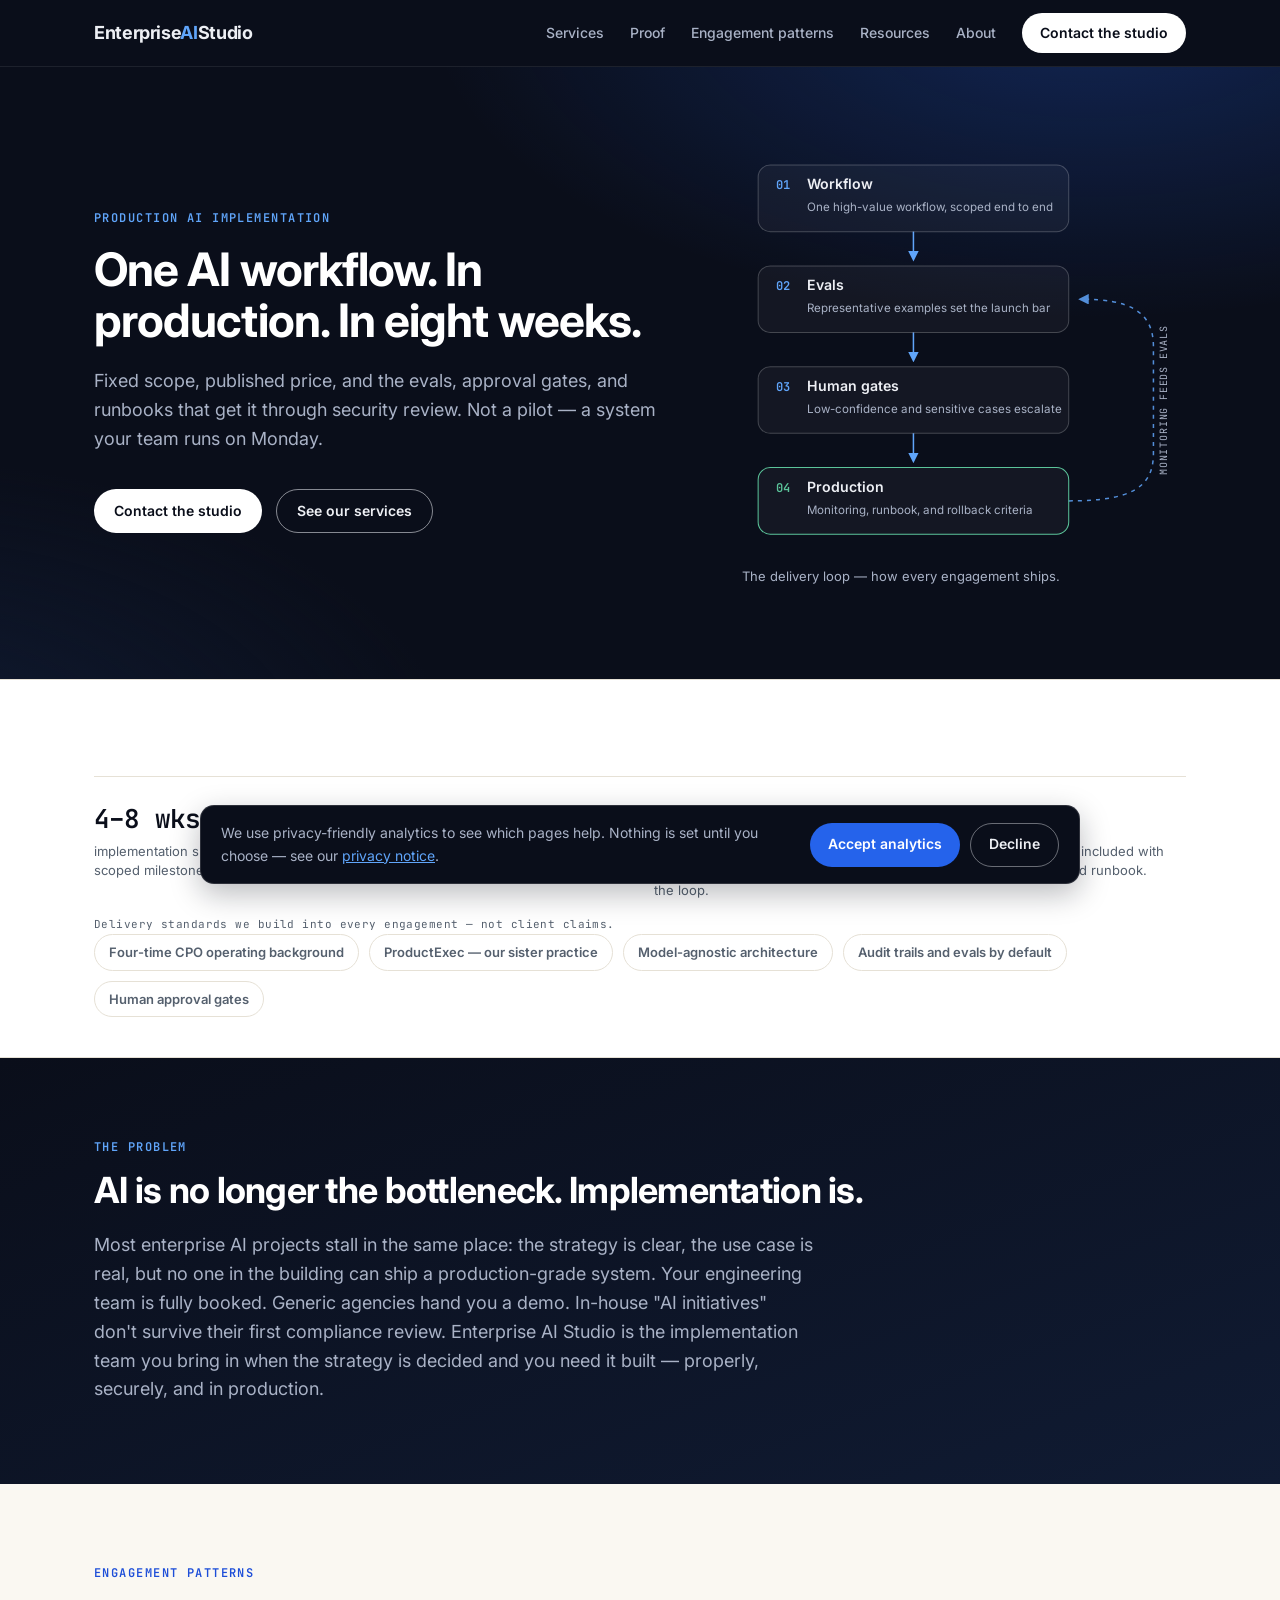
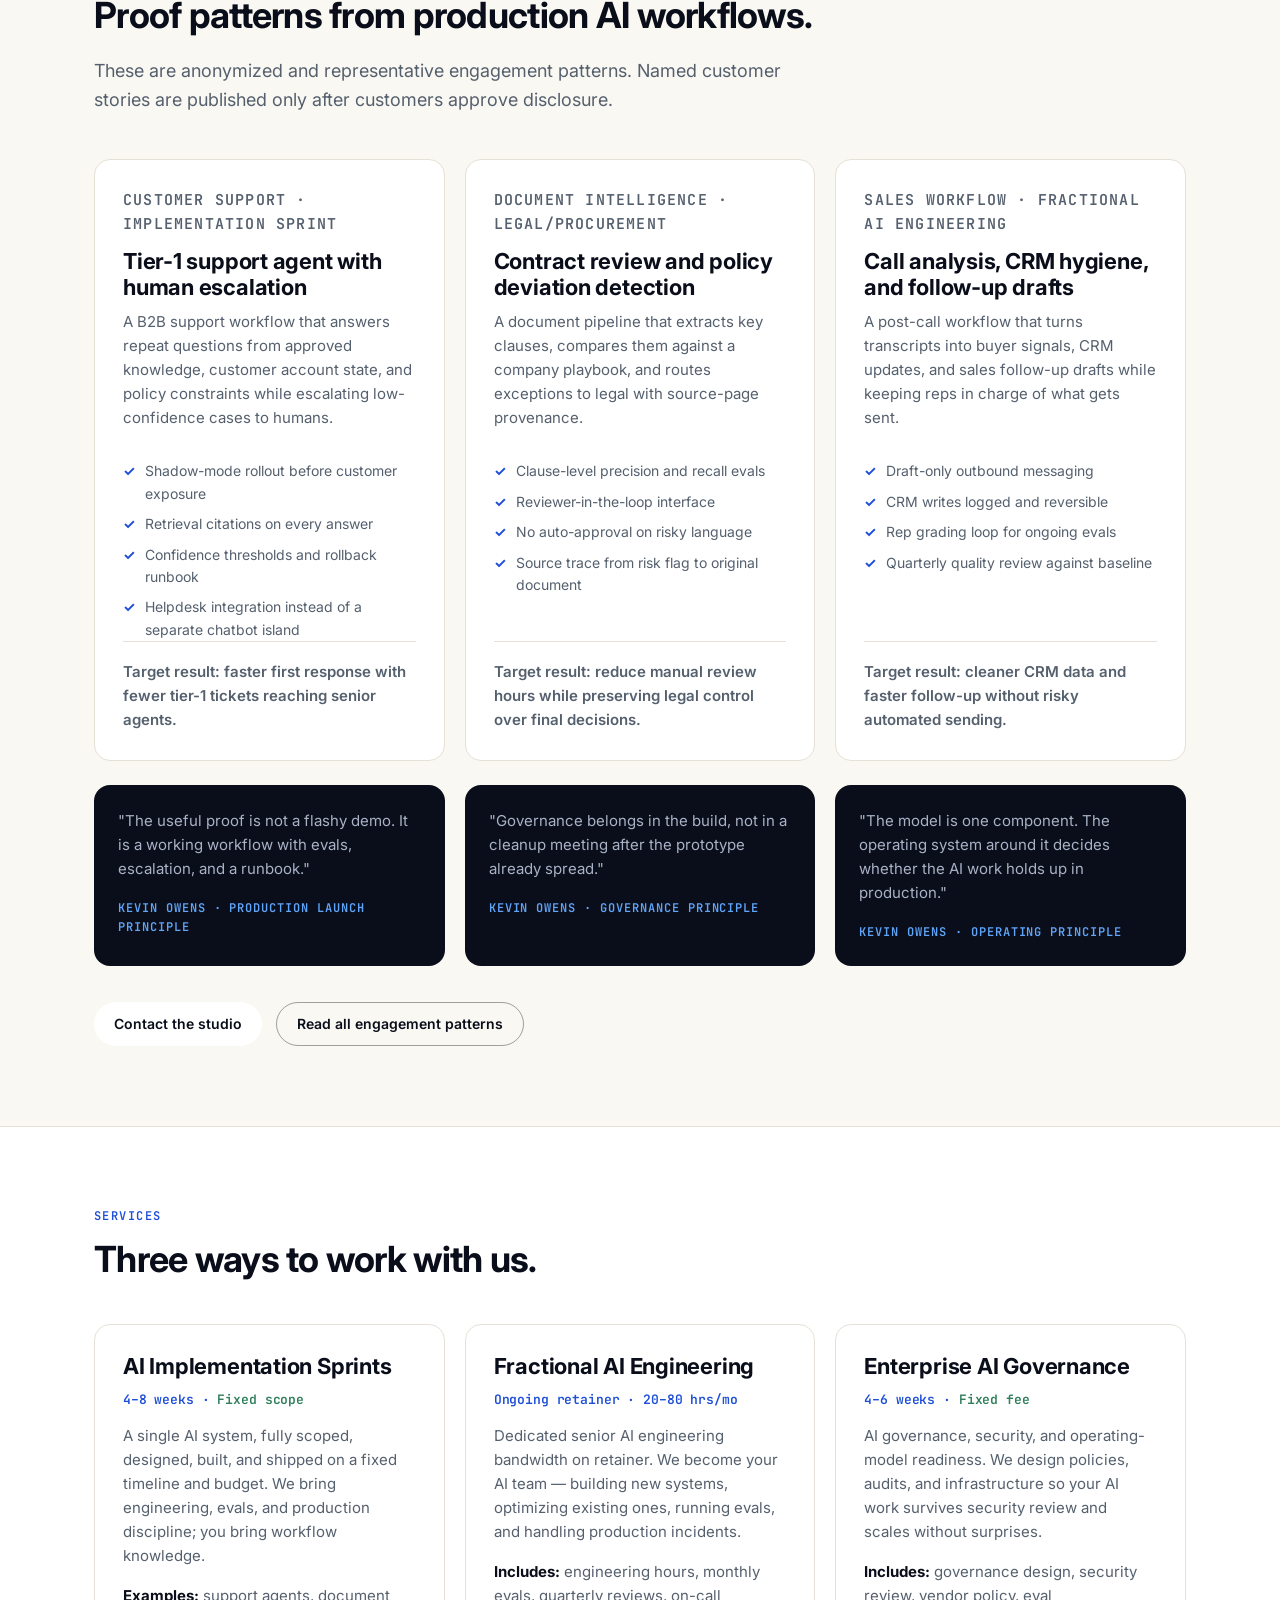
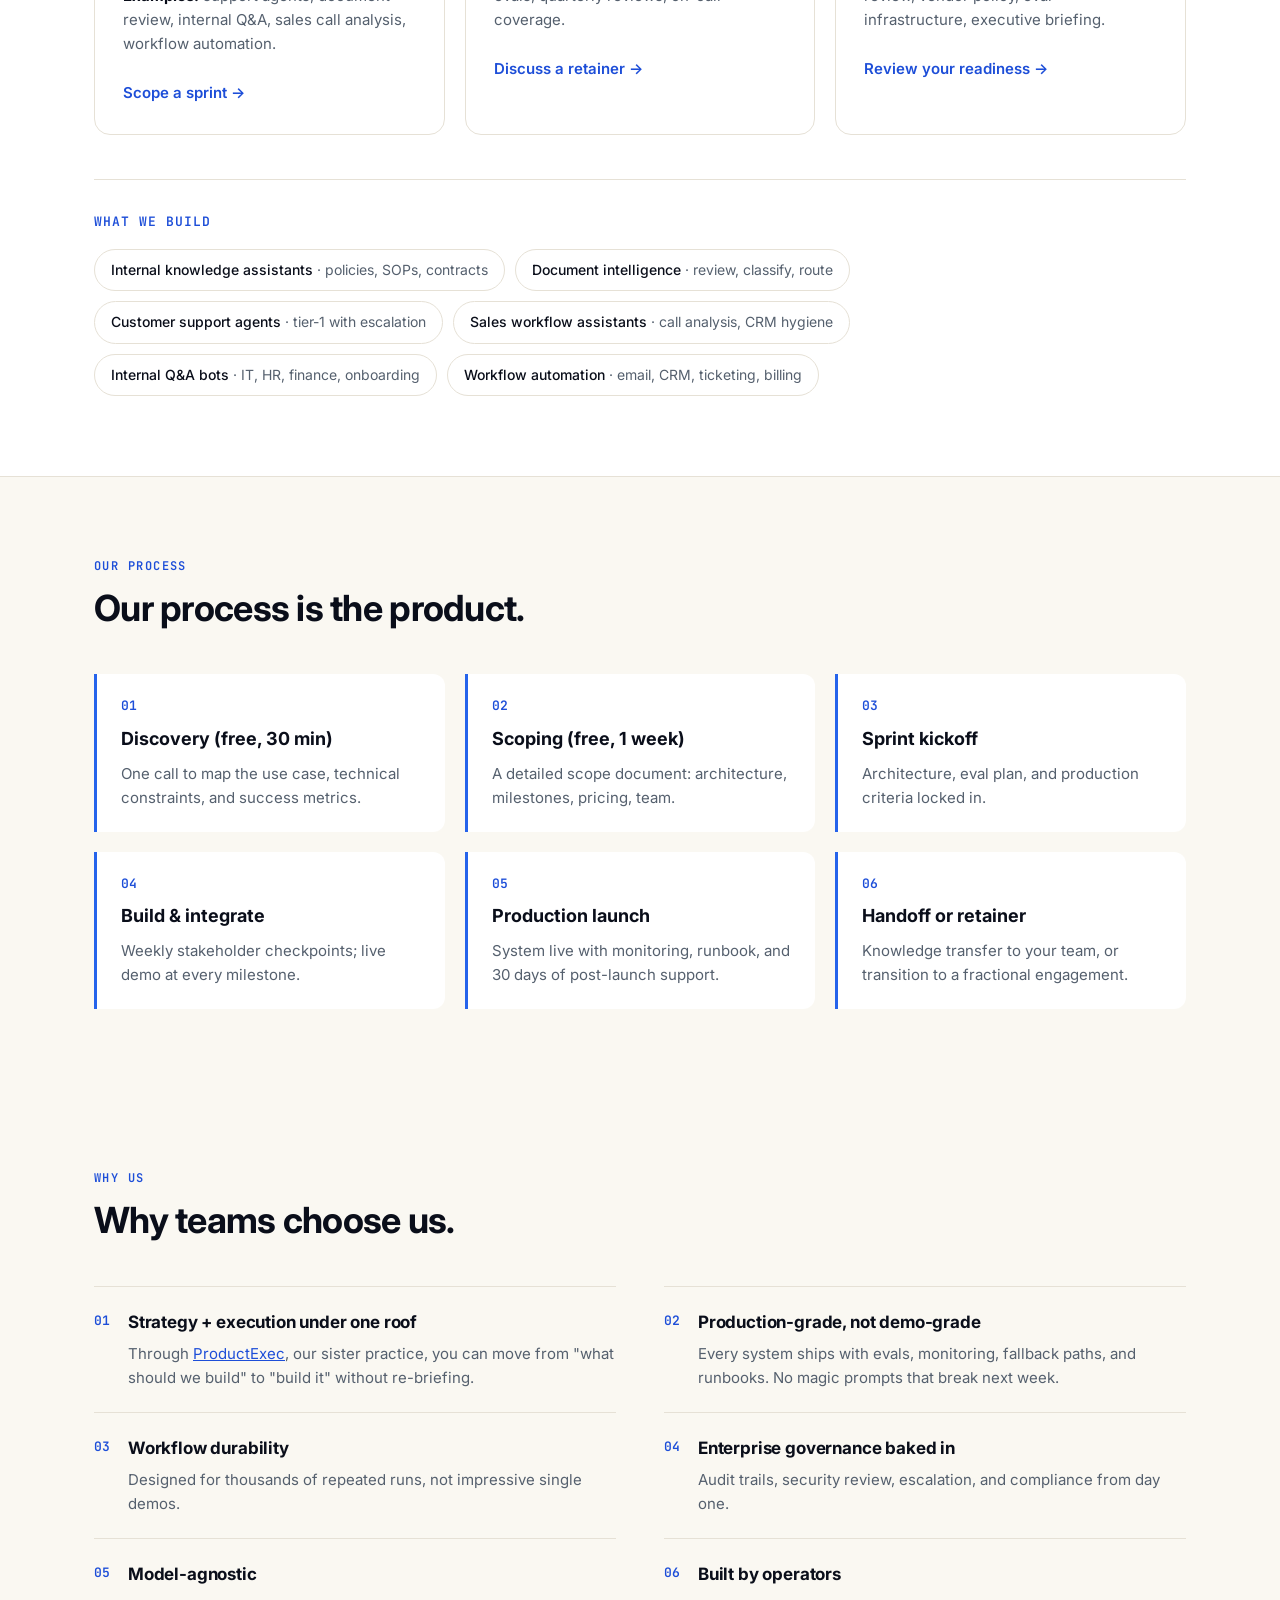
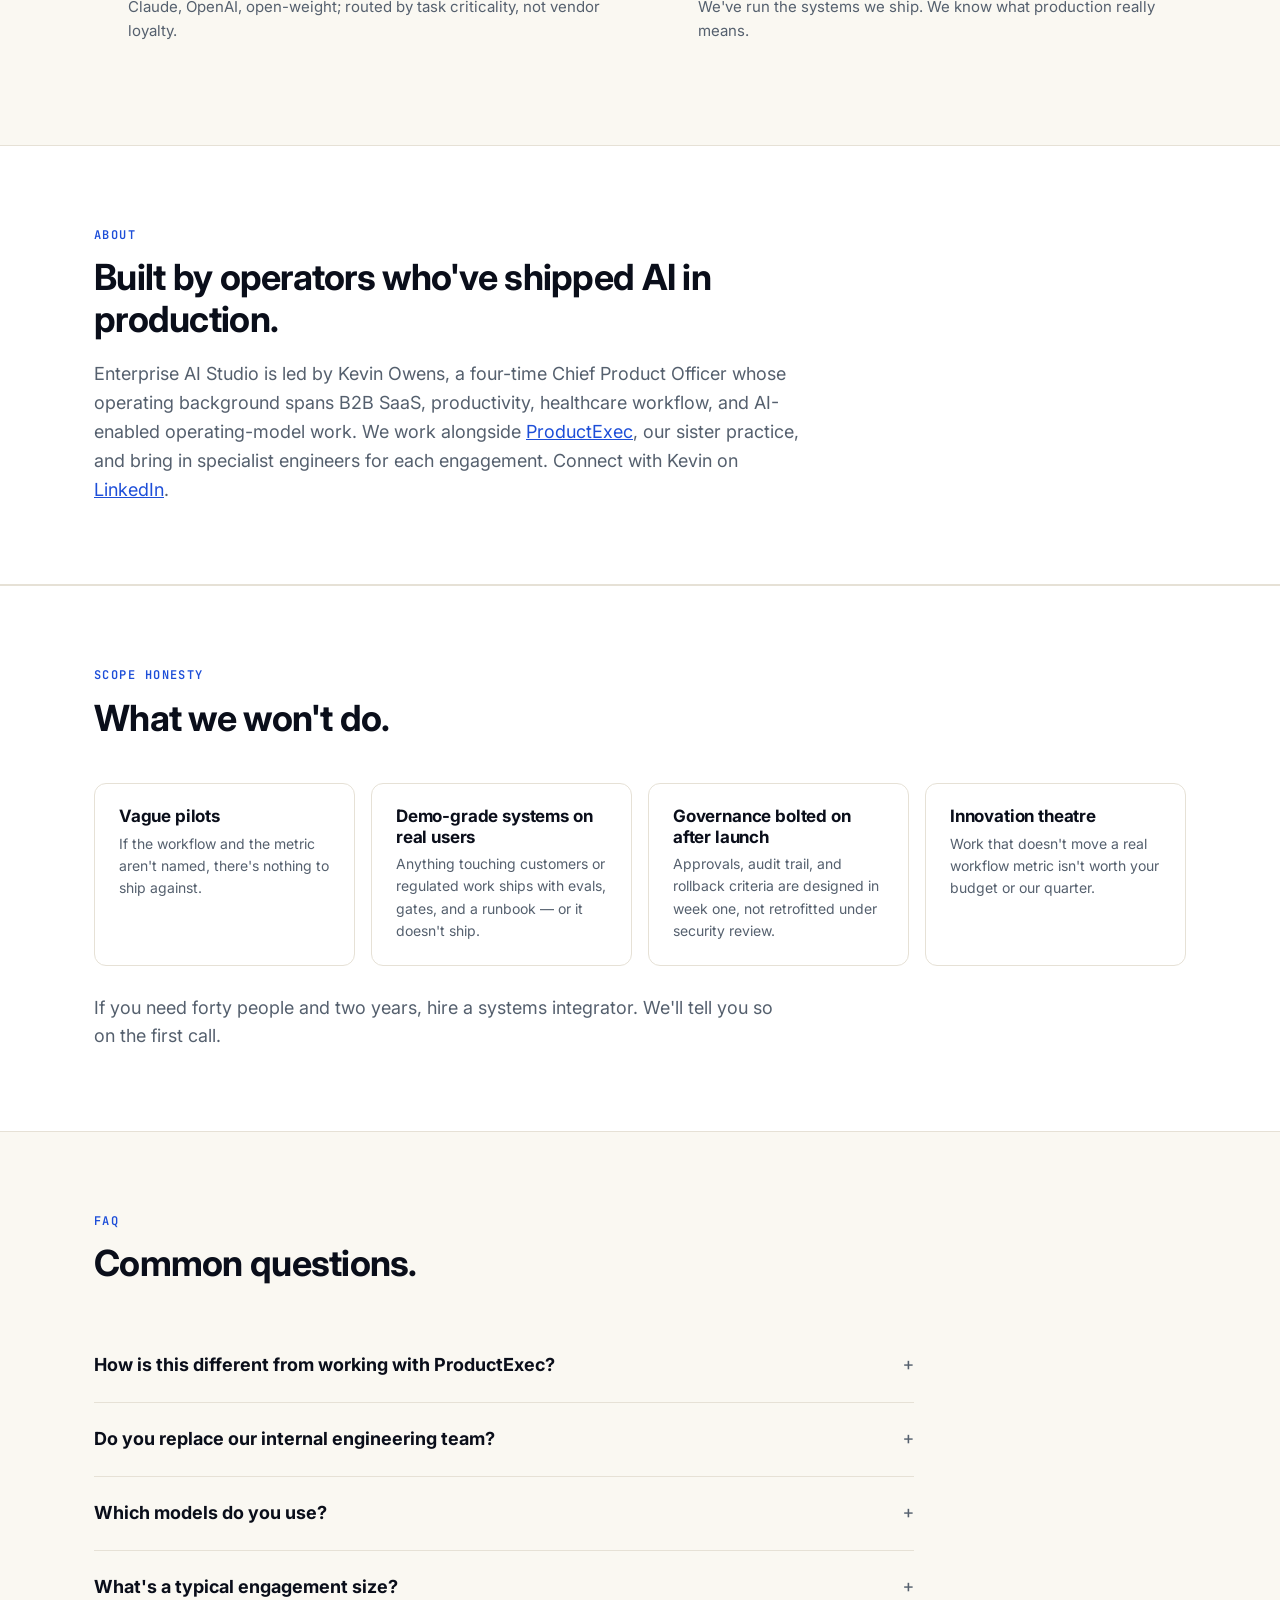
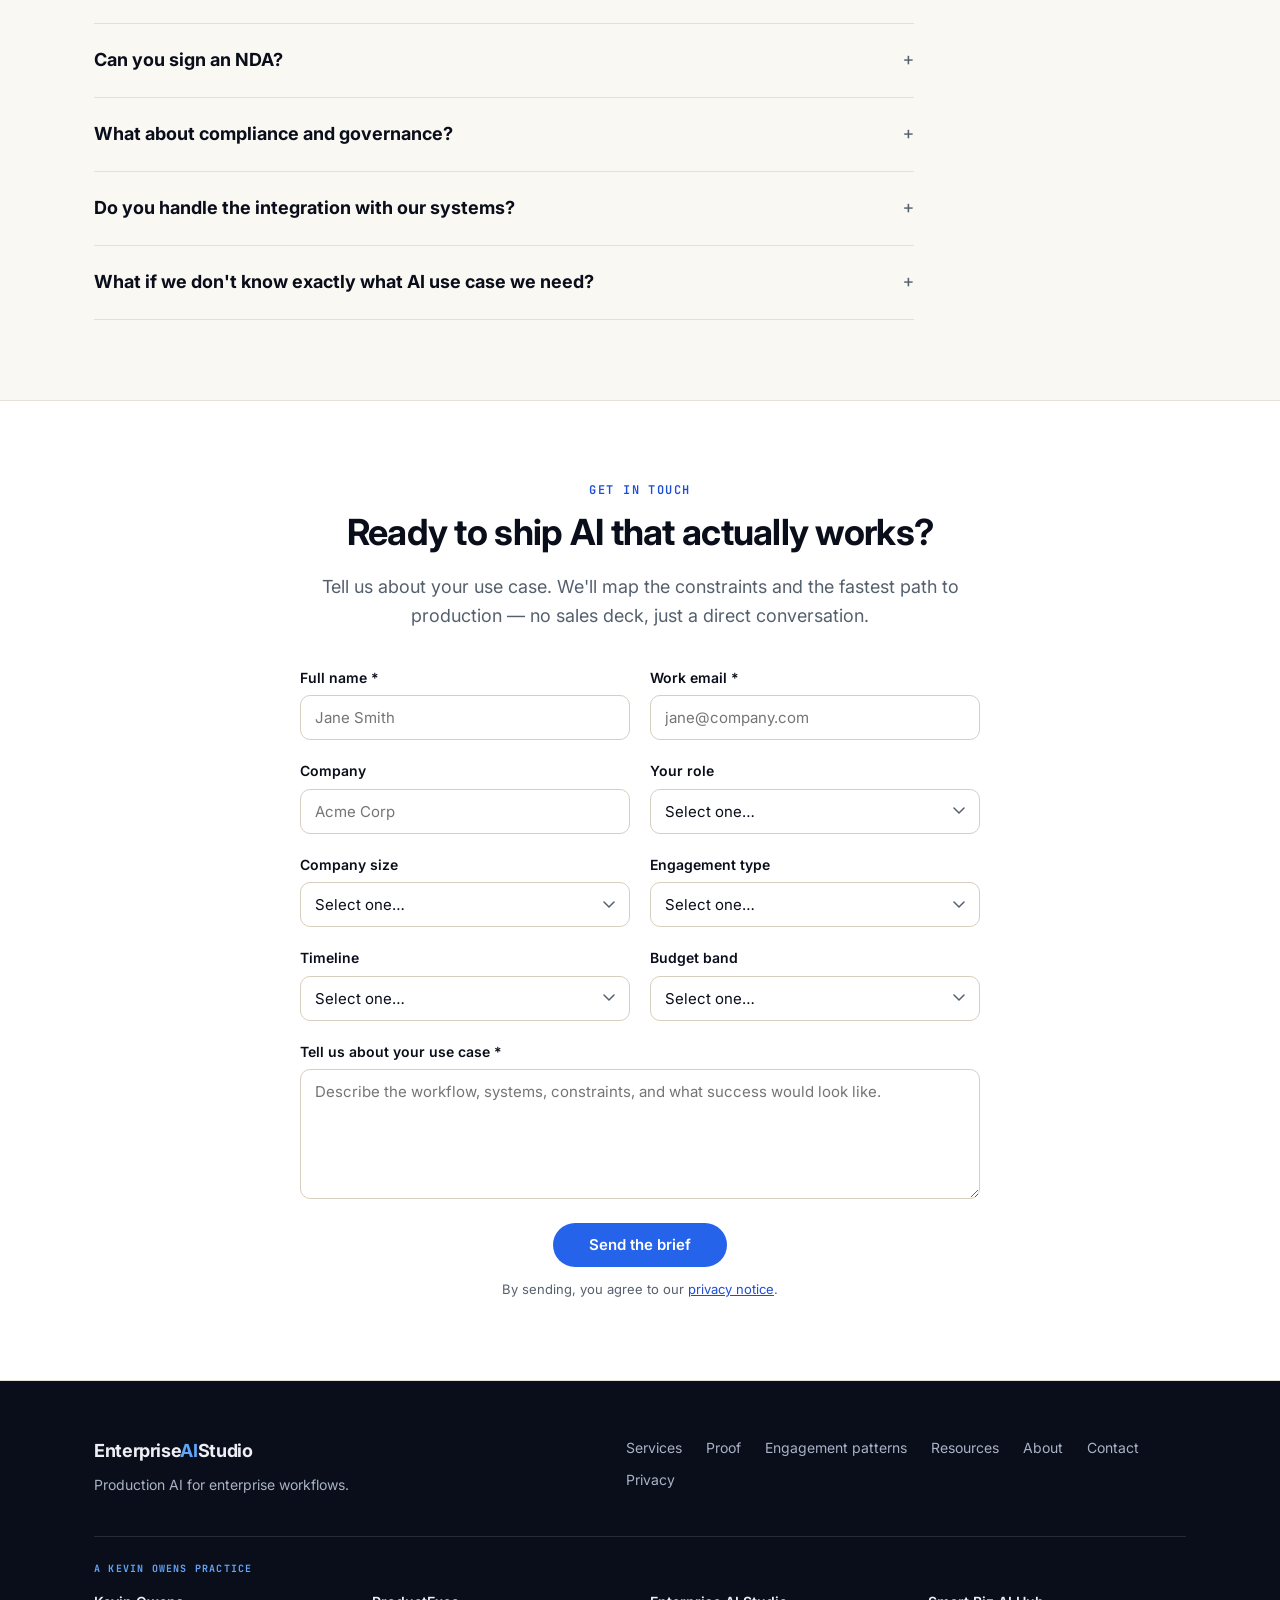
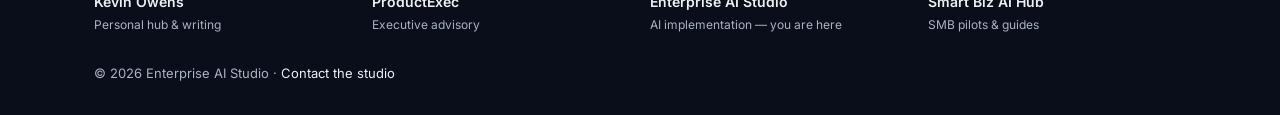
==== index.html @ 4c993a7f "Reframe case studies as engagement patterns; fix iOS form zoom Rename the visible "Case Studies" nav" ====
<!DOCTYPE html>
<html lang="en">
<head>
  <meta charset="UTF-8">
  <meta name="viewport" content="width=device-width, initial-scale=1.0">
  <title>Enterprise AI Studio — Production AI implementation</title>
  <meta name="description" content="We design, build, and operate production AI systems for enterprise teams. Implementation sprints, fractional AI engineering, and governance frameworks.">
  <meta property="og:title" content="Enterprise AI Studio — Production AI implementation">
  <meta property="og:description" content="Production AI implementation for enterprise workflows.">
  <meta property="og:type" content="website">
  <meta property="og:url" content="https://enterpriseaistudio.com/">
  <meta property="og:image" content="https://enterpriseaistudio.com/og-image.png">
  <meta property="og:image:width" content="1200">
  <meta property="og:image:height" content="630">
  <meta name="twitter:card" content="summary_large_image">
  <meta name="twitter:title" content="Enterprise AI Studio — Production AI implementation">
  <meta name="twitter:description" content="We design, build, and operate production AI systems for enterprise teams.">
  <meta name="twitter:image" content="https://enterpriseaistudio.com/og-image.png">
  <link rel="canonical" href="https://enterpriseaistudio.com/">
  <link rel="icon" href="/favicon.ico" sizes="32x32">
  <link rel="icon" href="/favicon.svg" type="image/svg+xml">
  <link rel="apple-touch-icon" href="/apple-touch-icon.png">
  <!-- Google tag (gtag.js) with Consent Mode v2 — default denied until the visitor chooses -->
  <script>
    window.dataLayer=window.dataLayer||[];function gtag(){dataLayer.push(arguments);}
    gtag('consent','default',{analytics_storage:'denied',ad_storage:'denied',ad_user_data:'denied',ad_personalization:'denied',wait_for_update:500});
    try{if(localStorage.getItem('eas_consent')==='granted'){gtag('consent','update',{analytics_storage:'granted'});}}catch(e){}
  </script>
  <script async src="https://www.googletagmanager.com/gtag/js?id=G-DPS2MFLM6Q"></script>
  <script>gtag('js',new Date());gtag('config','G-DPS2MFLM6Q');</script>
  <script type="module">import{onLCP,onCLS,onINP,onFCP,onTTFB}from'/assets/web-vitals.js';function send(m){if(typeof gtag!=='function')return;gtag('event',m.name,{value:Math.round(m.name==='CLS'?m.value*1000:m.value),metric_id:m.id,metric_value:m.value,metric_delta:m.delta,metric_rating:m.rating,non_interaction:true});}onLCP(send);onCLS(send);onINP(send);onFCP(send);onTTFB(send);</script>
  <link rel="preconnect" href="https://fonts.googleapis.com">
  <link rel="preconnect" href="https://fonts.gstatic.com" crossorigin>
  <link rel="stylesheet" href="https://fonts.googleapis.com/css2?family=Inter:wght@400;500;600;700&family=JetBrains+Mono:wght@400;600&display=swap" media="print" onload="this.media='all'">
  <noscript><link rel="stylesheet" href="https://fonts.googleapis.com/css2?family=Inter:wght@400;500;600;700&family=JetBrains+Mono:wght@400;600&display=swap"></noscript>
  <link rel="stylesheet" href="/assets/site.css">
  <!-- Structured Data: Organization -->
  <script type="application/ld+json">
  {
    "@context": "https://schema.org",
    "@type": "Organization",
    "name": "Enterprise AI Studio",
    "url": "https://enterpriseaistudio.com",
    "logo": "https://enterpriseaistudio.com/og-image.png",
    "description": "Production AI implementation for enterprise workflows. We design, build, and operate AI systems that scale in production.",
    "founder": { "@id": "https://kevinowens.com/#person" },
    "contactPoint": {
      "@type": "ContactPoint",
      "contactType": "Customer Service",
      "url": "https://enterpriseaistudio.com/contact"
    },
    "sameAs": [
      "https://kevinowens.com",
      "https://productexec.co",
      "https://smartbizaihub.com",
      "https://www.linkedin.com/in/kevinaowens"
    ],
    "foundingDate": "2025"
  }
  </script>
  <!-- Structured Data: Person -->
  <script type="application/ld+json">
  {
    "@context": "https://schema.org",
    "@type": "Person",
    "@id": "https://kevinowens.com/#person",
    "name": "Kevin Owens",
    "url": "https://kevinowens.com",
    "jobTitle": "Founder, Enterprise AI Studio",
    "description": "Four-time Chief Product Officer who builds and operates production AI systems for enterprise teams.",
    "sameAs": [
      "https://www.linkedin.com/in/kevinaowens",
      "https://kevinowens.com",
      "https://productexec.co",
      "https://smartbizaihub.com"
    ]
  }
  </script>
  <!-- Structured Data: Services -->
  <script type="application/ld+json">
  {
    "@context": "https://schema.org",
    "@type": "ProfessionalService",
    "@id": "https://enterpriseaistudio.com/#business",
    "name": "Enterprise AI Studio",
    "url": "https://enterpriseaistudio.com",
    "image": "https://enterpriseaistudio.com/og-image.png",
    "description": "Production AI implementation consulting for enterprise teams",
    "areaServed": "US",
    "offers": [
      {
        "@type": "Service",
        "@id": "https://enterpriseaistudio.com/services/ai-implementation-sprints",
        "name": "AI Implementation Sprints",
        "description": "A single AI system, fully scoped, designed, built, and shipped on a fixed timeline and budget. 4-8 weeks, fixed scope.",
        "provider": { "@type": "Organization", "name": "Enterprise AI Studio" },
        "areaServed": "US",
        "offers": { "@type": "AggregateOffer", "priceCurrency": "USD", "lowPrice": 40000, "highPrice": 120000 }
      },
      {
        "@type": "Service",
        "@id": "https://enterpriseaistudio.com/services/fractional-ai-engineering",
        "name": "Fractional AI Engineering",
        "description": "Dedicated senior AI engineering bandwidth on retainer. Ongoing engagement, 20-80 hours per month.",
        "provider": { "@type": "Organization", "name": "Enterprise AI Studio" },
        "areaServed": "US",
        "offers": { "@type": "AggregateOffer", "priceCurrency": "USD", "lowPrice": 8000, "highPrice": 30000 }
      },
      {
        "@type": "Service",
        "@id": "https://enterpriseaistudio.com/services/enterprise-ai-governance",
        "name": "Enterprise AI Governance",
        "description": "AI governance, security, and operating-model readiness. Design policies, audits, and infrastructure. 4-6 weeks, fixed fee.",
        "provider": { "@type": "Organization", "name": "Enterprise AI Studio" },
        "areaServed": "US",
        "offers": { "@type": "AggregateOffer", "priceCurrency": "USD", "lowPrice": 25000, "highPrice": 60000 }
      }
    ]
  }
  </script>
  <!-- Structured Data: FAQPage -->
  <script type="application/ld+json">
  {
    "@context": "https://schema.org",
    "@type": "FAQPage",
    "mainEntity": [
      {
        "@type": "Question",
        "name": "How is this different from working with ProductExec?",
        "acceptedAnswer": { "@type": "Answer", "text": "ProductExec helps you decide what AI to build and how it fits your operating model. Enterprise AI Studio is the team that builds it. Many clients work with both — strategy first, then implementation." }
      },
      {
        "@type": "Question",
        "name": "Do you replace our internal engineering team?",
        "acceptedAnswer": { "@type": "Answer", "text": "No. We augment your team. We typically build the AI core, integrate it with your systems, and hand off to your team or stay on retainer for continued AI work." }
      },
      {
        "@type": "Question",
        "name": "Which models do you use?",
        "acceptedAnswer": { "@type": "Answer", "text": "We're model-agnostic. We pick the right model for each task — frontier models for judgment-heavy work, cheaper long-context options for synthesis, open-weight where appropriate." }
      },
      {
        "@type": "Question",
        "name": "What's a typical engagement size?",
        "acceptedAnswer": { "@type": "Answer", "text": "Implementation sprints range from $40K-$120K. Retainers from $8K-$30K/month. Governance projects from $25K-$60K." }
      },
      {
        "@type": "Question",
        "name": "Can you sign an NDA?",
        "acceptedAnswer": { "@type": "Answer", "text": "Yes. We sign mutual NDAs before any scoping conversation." }
      },
      {
        "@type": "Question",
        "name": "What about compliance and governance?",
        "acceptedAnswer": { "@type": "Answer", "text": "Governance is baked into everything we build. We include audit trails, security reviews, role-based access control, and escalation protocols from day one. If your organization has compliance requirements (SOC 2, HIPAA, etc.), we design the AI system to support them, not work around them." }
      },
      {
        "@type": "Question",
        "name": "Do you handle the integration with our systems?",
        "acceptedAnswer": { "@type": "Answer", "text": "Yes. We typically own the entire integration — APIs, webhooks, database connections, CRM/ERP linking, whatever your stack requires. We ensure the AI system fits seamlessly into your workflows without requiring your team to rewire their operations." }
      },
      {
        "@type": "Question",
        "name": "What if we don't know exactly what AI use case we need?",
        "acceptedAnswer": { "@type": "Answer", "text": "That's common. Our discovery call is free and specifically designed to map your constraints and uncover high-leverage use cases. We help you prioritize what to build first, then scope the work you want to move forward on." }
      }
    ]
  }
  </script>
</head>
<body>

<a class="skip-link" href="#main">Skip to content</a>

<header class="site-header">
  <nav class="nav container" aria-label="Main">
    <a class="logo" href="/">Enterprise<span>AI</span>Studio</a>
    <button class="nav-toggle" type="button" aria-expanded="false" aria-controls="site-menu">
      <span class="visually-hidden">Menu</span>
      <span class="bar" aria-hidden="true"></span>
      <span class="bar" aria-hidden="true"></span>
      <span class="bar" aria-hidden="true"></span>
    </button>
    <ul class="nav-links" id="site-menu">
      <li><a href="/services">Services</a></li>
      <li><a href="/proof">Proof</a></li>
      <li><a href="/case-studies">Engagement patterns</a></li>
      <li><a href="/resources">Resources</a></li>
      <li><a href="/about">About</a></li>
      <li><a href="/contact" class="btn-nav">Contact the studio</a></li>
    </ul>
  </nav>
</header>

<main id="main">

<section class="hero">
  <div class="container">
    <div class="hero-grid">
      <div>
        <p class="eyebrow">Production AI implementation</p>
        <h1>One AI workflow. In production. In eight weeks.</h1>
        <p class="lede">Fixed scope, published price, and the evals, approval gates, and runbooks that get it through security review. Not a pilot — a system your team runs on Monday.</p>
        <div class="cta-row">
          <a href="/contact" class="btn btn-on-navy">Contact the studio</a>
          <a href="/services" class="btn btn-ghost">See our services</a>
        </div>
      </div>
      <figure class="loop-figure">
        <svg viewBox="0 0 440 396" role="img" aria-labelledby="loop-title loop-desc">
          <title id="loop-title">The delivery loop</title>
          <desc id="loop-desc">Schematic of how every engagement ships: workflow, then evals, then human gates, then production — with monitoring feeding back into evals.</desc>
          <defs>
            <marker id="loop-arrow" viewBox="0 0 8 8" refX="6" refY="4" markerWidth="7" markerHeight="7" orient="auto-start-reverse">
              <path d="M0,0 L8,4 L0,8 Z" fill="#60A5FA"/>
            </marker>
          </defs>
          <!-- connectors -->
          <line x1="170" y1="76" x2="170" y2="103" stroke="#60A5FA" stroke-width="1.5" marker-end="url(#loop-arrow)"/>
          <line x1="170" y1="176" x2="170" y2="203" stroke="#60A5FA" stroke-width="1.5" marker-end="url(#loop-arrow)"/>
          <line x1="170" y1="276" x2="170" y2="303" stroke="#60A5FA" stroke-width="1.5" marker-end="url(#loop-arrow)"/>
          <!-- feedback loop: production monitoring feeds the eval set -->
          <path d="M 324 343 C 384 343 408 331 408 296 L 408 190 C 408 155 384 143 336 143"
                fill="none" stroke="#60A5FA" stroke-width="1.5" stroke-dasharray="4 5" marker-end="url(#loop-arrow)" opacity=".85"/>
          <text x="421" y="243" fill="#A9B2C6" font-family="'JetBrains Mono', Menlo, monospace" font-size="10" letter-spacing=".08em" text-anchor="middle" transform="rotate(-90 421 243)">MONITORING FEEDS EVALS</text>
          <!-- nodes -->
          <g>
            <rect x="16" y="10" width="308" height="66" rx="12" fill="rgba(255,255,255,.04)" stroke="rgba(255,255,255,.22)"/>
            <text x="34" y="34" fill="#60A5FA" font-family="'JetBrains Mono', Menlo, monospace" font-size="12" font-weight="600">01</text>
            <text x="64" y="34" fill="#EDEFF4" font-family="Inter, sans-serif" font-size="14" font-weight="600">Workflow</text>
            <text x="64" y="56" fill="#A9B2C6" font-family="Inter, sans-serif" font-size="11.5">One high-value workflow, scoped end to end</text>
          </g>
          <g>
            <rect x="16" y="110" width="308" height="66" rx="12" fill="rgba(255,255,255,.04)" stroke="rgba(255,255,255,.22)"/>
            <text x="34" y="134" fill="#60A5FA" font-family="'JetBrains Mono', Menlo, monospace" font-size="12" font-weight="600">02</text>
            <text x="64" y="134" fill="#EDEFF4" font-family="Inter, sans-serif" font-size="14" font-weight="600">Evals</text>
            <text x="64" y="156" fill="#A9B2C6" font-family="Inter, sans-serif" font-size="11.5">Representative examples set the launch bar</text>
          </g>
          <g>
            <rect x="16" y="210" width="308" height="66" rx="12" fill="rgba(255,255,255,.04)" stroke="rgba(255,255,255,.22)"/>
            <text x="34" y="234" fill="#60A5FA" font-family="'JetBrains Mono', Menlo, monospace" font-size="12" font-weight="600">03</text>
            <text x="64" y="234" fill="#EDEFF4" font-family="Inter, sans-serif" font-size="14" font-weight="600">Human gates</text>
            <text x="64" y="256" fill="#A9B2C6" font-family="Inter, sans-serif" font-size="11.5">Low-confidence and sensitive cases escalate</text>
          </g>
          <g>
            <rect x="16" y="310" width="308" height="66" rx="12" fill="rgba(255,255,255,.04)" stroke="#5BC49A"/>
            <text x="34" y="334" fill="#5BC49A" font-family="'JetBrains Mono', Menlo, monospace" font-size="12" font-weight="600">04</text>
            <text x="64" y="334" fill="#EDEFF4" font-family="Inter, sans-serif" font-size="14" font-weight="600">Production</text>
            <text x="64" y="356" fill="#A9B2C6" font-family="Inter, sans-serif" font-size="11.5">Monitoring, runbook, and rollback criteria</text>
          </g>
        </svg>
        <figcaption>The delivery loop — how every engagement ships.</figcaption>
      </figure>
    </div>
  </div>
</section>

<section id="proof" class="band" style="padding: 40px 0;">
  <div class="container">
    <h2 class="visually-hidden">Credibility signals</h2>
    <div class="hero-stats" aria-label="Production readiness signals">
      <div class="hero-stat"><strong>4–8 wks</strong><span>implementation sprint window with scoped milestones and launch criteria.</span></div>
      <div class="hero-stat"><strong>250+</strong><span>representative eval examples before a regulated or customer-facing launch.</span></div>
      <div class="hero-stat"><strong>Zero</strong><span>auto-send or auto-approve defaults on sensitive workflows — humans stay in the loop.</span></div>
      <div class="hero-stat"><strong>30 days</strong><span>of post-launch support included with every sprint handoff and runbook.</span></div>
    </div>
    <p class="hero-stats-note">Delivery standards we build into every engagement — not client claims.</p>
    <div class="badge-row" style="margin-top:0;" aria-label="Credibility signals">
      <span class="badge">Four-time CPO operating background</span>
      <span class="badge">ProductExec — our sister practice</span>
      <span class="badge">Model-agnostic architecture</span>
      <span class="badge">Audit trails and evals by default</span>
      <span class="badge">Human approval gates</span>
    </div>
  </div>
</section>

<section class="navy-band" id="problem">
  <div class="container">
    <p class="section-eyebrow">The Problem</p>
    <h2 class="section-headline">AI is no longer the bottleneck. Implementation is.</h2>
    <p class="section-body">Most enterprise AI projects stall in the same place: the strategy is clear, the use case is real, but no one in the building can ship a production-grade system. Your engineering team is fully booked. Generic agencies hand you a demo. In-house "AI initiatives" don't survive their first compliance review. Enterprise AI Studio is the implementation team you bring in when the strategy is decided and you need it built — properly, securely, and in production.</p>
  </div>
</section>

<section id="case-studies">
  <div class="container">
    <p class="section-eyebrow">Engagement patterns</p>
    <h2 class="section-headline">Proof patterns from production AI workflows.</h2>
    <p class="section-body">These are anonymized and representative engagement patterns. Named customer stories are published only after customers approve disclosure.</p>

    <div class="grid-3">
      <article class="card case-card-flex">
        <p class="case-meta">Customer Support · Implementation Sprint</p>
        <h3>Tier-1 support agent with human escalation</h3>
        <p style="margin-bottom:16px;">A B2B support workflow that answers repeat questions from approved knowledge, customer account state, and policy constraints while escalating low-confidence cases to humans.</p>
        <ul class="case-proof-list">
          <li>Shadow-mode rollout before customer exposure</li>
          <li>Retrieval citations on every answer</li>
          <li>Confidence thresholds and rollback runbook</li>
          <li>Helpdesk integration instead of a separate chatbot island</li>
        </ul>
        <p class="case-outcome">Target result: faster first response with fewer tier-1 tickets reaching senior agents.</p>
      </article>

      <article class="card case-card-flex">
        <p class="case-meta">Document Intelligence · Legal/Procurement</p>
        <h3>Contract review and policy deviation detection</h3>
        <p style="margin-bottom:16px;">A document pipeline that extracts key clauses, compares them against a company playbook, and routes exceptions to legal with source-page provenance.</p>
        <ul class="case-proof-list">
          <li>Clause-level precision and recall evals</li>
          <li>Reviewer-in-the-loop interface</li>
          <li>No auto-approval on risky language</li>
          <li>Source trace from risk flag to original document</li>
        </ul>
        <p class="case-outcome">Target result: reduce manual review hours while preserving legal control over final decisions.</p>
      </article>

      <article class="card case-card-flex">
        <p class="case-meta">Sales Workflow · Fractional AI Engineering</p>
        <h3>Call analysis, CRM hygiene, and follow-up drafts</h3>
        <p style="margin-bottom:16px;">A post-call workflow that turns transcripts into buyer signals, CRM updates, and sales follow-up drafts while keeping reps in charge of what gets sent.</p>
        <ul class="case-proof-list">
          <li>Draft-only outbound messaging</li>
          <li>CRM writes logged and reversible</li>
          <li>Rep grading loop for ongoing evals</li>
          <li>Quarterly quality review against baseline</li>
        </ul>
        <p class="case-outcome">Target result: cleaner CRM data and faster follow-up without risky automated sending.</p>
      </article>
    </div>

    <div class="grid-3" style="margin-top: 24px;">
      <div class="quote-card">
        <p>"The useful proof is not a flashy demo. It is a working workflow with evals, escalation, and a runbook."</p>
        <strong>Kevin Owens · Production launch principle</strong>
      </div>
      <div class="quote-card">
        <p>"Governance belongs in the build, not in a cleanup meeting after the prototype already spread."</p>
        <strong>Kevin Owens · Governance principle</strong>
      </div>
      <div class="quote-card">
        <p>"The model is one component. The operating system around it decides whether the AI work holds up in production."</p>
        <strong>Kevin Owens · Operating principle</strong>
      </div>
    </div>

    <div class="cta-row" style="margin-top: 36px;">
      <a href="/contact" class="btn btn-on-navy">Contact the studio</a>
      <a href="/case-studies" class="btn btn-ghost">Read all engagement patterns</a>
    </div>
  </div>
</section>

<section id="services" class="band">
  <div class="container">
    <p class="section-eyebrow">Services</p>
    <h2 class="section-headline">Three ways to work with us.</h2>
    <div class="grid-3">

      <div class="card card-hover">
        <h3>AI Implementation Sprints</h3>
        <p class="card-sub">4–8 weeks · <span class="fixed-note">Fixed scope</span></p>
        <p style="margin-bottom:16px;">A single AI system, fully scoped, designed, built, and shipped on a fixed timeline and budget. We bring engineering, evals, and production discipline; you bring workflow knowledge.</p>
        <p style="margin-bottom:24px;"><strong style="color:var(--ink);">Examples:</strong> support agents, document review, internal Q&amp;A, sales call analysis, workflow automation.</p>
        <a class="card-link" href="/services/ai-implementation-sprints">Scope a sprint</a>
      </div>

      <div class="card card-hover">
        <h3>Fractional AI Engineering</h3>
        <p class="card-sub">Ongoing retainer · 20–80 hrs/mo</p>
        <p style="margin-bottom:16px;">Dedicated senior AI engineering bandwidth on retainer. We become your AI team — building new systems, optimizing existing ones, running evals, and handling production incidents.</p>
        <p style="margin-bottom:24px;"><strong style="color:var(--ink);">Includes:</strong> engineering hours, monthly evals, quarterly reviews, on-call coverage.</p>
        <a class="card-link" href="/services/fractional-ai-engineering">Discuss a retainer</a>
      </div>

      <div class="card card-hover">
        <h3>Enterprise AI Governance</h3>
        <p class="card-sub">4–6 weeks · <span class="fixed-note">Fixed fee</span></p>
        <p style="margin-bottom:16px;">AI governance, security, and operating-model readiness. We design policies, audits, and infrastructure so your AI work survives security review and scales without surprises.</p>
        <p style="margin-bottom:24px;"><strong style="color:var(--ink);">Includes:</strong> governance design, security review, vendor policy, eval infrastructure, executive briefing.</p>
        <a class="card-link" href="/services/enterprise-ai-governance">Review your readiness</a>
      </div>

    </div>

    <div class="usecase-strip" id="use-cases">
      <h3>What we build</h3>
      <ul class="chip-list">
        <li>Internal knowledge assistants <span>· policies, SOPs, contracts</span></li>
        <li>Document intelligence <span>· review, classify, route</span></li>
        <li>Customer support agents <span>· tier-1 with escalation</span></li>
        <li>Sales workflow assistants <span>· call analysis, CRM hygiene</span></li>
        <li>Internal Q&amp;A bots <span>· IT, HR, finance, onboarding</span></li>
        <li>Workflow automation <span>· email, CRM, ticketing, billing</span></li>
      </ul>
    </div>
  </div>
</section>

<section id="process">
  <div class="container">
    <p class="section-eyebrow">Our Process</p>
    <h2 class="section-headline">Our process is the product.</h2>
    <div class="grid-3">
      <div class="process-step">
        <p class="num">01</p>
        <h3>Discovery (free, 30 min)</h3>
        <p>One call to map the use case, technical constraints, and success metrics.</p>
      </div>
      <div class="process-step">
        <p class="num">02</p>
        <h3>Scoping (free, 1 week)</h3>
        <p>A detailed scope document: architecture, milestones, pricing, team.</p>
      </div>
      <div class="process-step">
        <p class="num">03</p>
        <h3>Sprint kickoff</h3>
        <p>Architecture, eval plan, and production criteria locked in.</p>
      </div>
      <div class="process-step">
        <p class="num">04</p>
        <h3>Build &amp; integrate</h3>
        <p>Weekly stakeholder checkpoints; live demo at every milestone.</p>
      </div>
      <div class="process-step">
        <p class="num">05</p>
        <h3>Production launch</h3>
        <p>System live with monitoring, runbook, and 30 days of post-launch support.</p>
      </div>
      <div class="process-step">
        <p class="num">06</p>
        <h3>Handoff or retainer</h3>
        <p>Knowledge transfer to your team, or transition to a fractional engagement.</p>
      </div>
    </div>
  </div>
</section>

<section id="why-us">
  <div class="container">
    <p class="section-eyebrow">Why Us</p>
    <h2 class="section-headline">Why teams choose us.</h2>
    <ol class="why-list">
      <li>
        <span class="why-num" aria-hidden="true">01</span>
        <div>
          <h3>Strategy + execution under one roof</h3>
          <p>Through <a href="https://productexec.co" style="color:var(--accent-text);">ProductExec</a>, our sister practice, you can move from "what should we build" to "build it" without re-briefing.</p>
        </div>
      </li>
      <li>
        <span class="why-num" aria-hidden="true">02</span>
        <div>
          <h3>Production-grade, not demo-grade</h3>
          <p>Every system ships with evals, monitoring, fallback paths, and runbooks. No magic prompts that break next week.</p>
        </div>
      </li>
      <li>
        <span class="why-num" aria-hidden="true">03</span>
        <div>
          <h3>Workflow durability</h3>
          <p>Designed for thousands of repeated runs, not impressive single demos.</p>
        </div>
      </li>
      <li>
        <span class="why-num" aria-hidden="true">04</span>
        <div>
          <h3>Enterprise governance baked in</h3>
          <p>Audit trails, security review, escalation, and compliance from day one.</p>
        </div>
      </li>
      <li>
        <span class="why-num" aria-hidden="true">05</span>
        <div>
          <h3>Model-agnostic</h3>
          <p>Claude, OpenAI, open-weight; routed by task criticality, not vendor loyalty.</p>
        </div>
      </li>
      <li>
        <span class="why-num" aria-hidden="true">06</span>
        <div>
          <h3>Built by operators</h3>
          <p>We've run the systems we ship. We know what production really means.</p>
        </div>
      </li>
    </ol>
  </div>
</section>

<section id="about" class="band">
  <div class="container">
    <p class="section-eyebrow">About</p>
    <h2 class="section-headline">Built by operators who've shipped AI in production.</h2>
    <p class="section-body">Enterprise AI Studio is led by Kevin Owens, a four-time Chief Product Officer whose operating background spans B2B SaaS, productivity, healthcare workflow, and AI-enabled operating-model work. We work alongside <a href="https://productexec.co">ProductExec</a>, our sister practice, and bring in specialist engineers for each engagement. Connect with Kevin on <a href="https://www.linkedin.com/in/kevinaowens">LinkedIn</a>.</p>
  </div>
</section>

<section id="wont-do" class="band">
  <div class="container">
    <p class="section-eyebrow">Scope honesty</p>
    <h2 class="section-headline">What we won't do.</h2>
    <div class="grid-4" style="margin-top:44px;">
      <article class="card card-sm">
        <h3>Vague pilots</h3>
        <p>If the workflow and the metric aren't named, there's nothing to ship against.</p>
      </article>
      <article class="card card-sm">
        <h3>Demo-grade systems on real users</h3>
        <p>Anything touching customers or regulated work ships with evals, gates, and a runbook — or it doesn't ship.</p>
      </article>
      <article class="card card-sm">
        <h3>Governance bolted on after launch</h3>
        <p>Approvals, audit trail, and rollback criteria are designed in week one, not retrofitted under security review.</p>
      </article>
      <article class="card card-sm">
        <h3>Innovation theatre</h3>
        <p>Work that doesn't move a real workflow metric isn't worth your budget or our quarter.</p>
      </article>
    </div>
    <p class="section-body" style="margin-top:28px;">If you need forty people and two years, hire a systems integrator. We'll tell you so on the first call.</p>
  </div>
</section>

<section id="faq">
  <div class="container">
    <p class="section-eyebrow">FAQ</p>
    <h2 class="section-headline">Common questions.</h2>
    <div class="faq-list">
      <details class="faq-item">
        <summary>How is this different from working with ProductExec?</summary>
        <p>ProductExec helps you decide what AI to build and how it fits your operating model. Enterprise AI Studio is the team that builds it. Many clients work with both — strategy first, then implementation.</p>
      </details>
      <details class="faq-item">
        <summary>Do you replace our internal engineering team?</summary>
        <p>No. We augment your team. We typically build the AI core, integrate it with your systems, and hand off to your team or stay on retainer for continued AI work.</p>
      </details>
      <details class="faq-item">
        <summary>Which models do you use?</summary>
        <p>We're model-agnostic. We pick the right model for each task — frontier models for judgment-heavy work, cheaper long-context options for synthesis, open-weight where appropriate.</p>
      </details>
      <details class="faq-item">
        <summary>What's a typical engagement size?</summary>
        <p>Implementation sprints range from $40K-$120K. Retainers from $8K-$30K/month. Governance projects from $25K-$60K.</p>
      </details>
      <details class="faq-item">
        <summary>Can you sign an NDA?</summary>
        <p>Yes. We sign mutual NDAs before any scoping conversation.</p>
      </details>
      <details class="faq-item">
        <summary>What about compliance and governance?</summary>
        <p>Governance is baked into everything we build. We include audit trails, security reviews, role-based access control, and escalation protocols from day one. If your organization has compliance requirements (SOC 2, HIPAA, etc.), we design the AI system to support them, not work around them.</p>
      </details>
      <details class="faq-item">
        <summary>Do you handle the integration with our systems?</summary>
        <p>Yes. We typically own the entire integration — APIs, webhooks, database connections, CRM/ERP linking, whatever your stack requires. We ensure the AI system fits seamlessly into your workflows without requiring your team to rewire their operations.</p>
      </details>
      <details class="faq-item">
        <summary>What if we don't know exactly what AI use case we need?</summary>
        <p>That's common. Our discovery call is free and specifically designed to map your constraints and uncover high-leverage use cases. We help you prioritize what to build first, then scope the work you want to move forward on.</p>
      </details>
    </div>
  </div>
</section>

<section id="contact" class="band">
  <div class="container">
    <div class="contact-form-wrap" style="text-align:center;">
      <p class="section-eyebrow">Get in Touch</p>
      <h2 class="section-headline" style="max-width:100%;">Ready to ship AI that actually works?</h2>
      <p class="section-body" style="margin:0 auto;">Tell us about your use case. We'll map the constraints and the fastest path to production — no sales deck, just a direct conversation.</p>

      <form class="contact-form" data-contact-form="contact_home" action="/api/inquiry" method="post">
        <input type="hidden" name="form_name" value="contact_home">
        <input type="hidden" name="inquiry_type" value="general">
        <input type="hidden" name="page_source" value="/">
        <input type="hidden" name="utm_source" value="" data-utm="utm_source">
        <input type="hidden" name="utm_medium" value="" data-utm="utm_medium">
        <input type="hidden" name="utm_campaign" value="" data-utm="utm_campaign">
        <div class="form-row">
          <div class="form-field">
            <label for="name">Full name *</label>
            <input type="text" id="name" name="name" autocomplete="name" placeholder="Jane Smith" required>
          </div>
          <div class="form-field">
            <label for="email">Work email *</label>
            <input type="email" id="email" name="email" autocomplete="email" placeholder="jane@company.com" required>
          </div>
        </div>
        <div class="form-row">
          <div class="form-field">
            <label for="company">Company</label>
            <input type="text" id="company" name="company" autocomplete="organization" placeholder="Acme Corp">
          </div>
          <div class="form-field">
            <label for="role">Your role</label>
            <select id="role" name="role">
              <option value="">Select one…</option>
              <option value="cto-cio">CTO / CIO</option>
              <option value="vp-engineering">VP Engineering</option>
              <option value="vp-operations">VP Operations</option>
              <option value="head-of-data">Head of Data</option>
              <option value="other">Other</option>
            </select>
          </div>
        </div>
        <div class="form-row">
          <div class="form-field">
            <label for="company_size">Company size</label>
            <select id="company_size" name="company_size">
              <option value="">Select one…</option>
              <option value="lt-200">Under 200</option>
              <option value="200-1000">200–1,000</option>
              <option value="1000-5000">1,000–5,000</option>
              <option value="5000-plus">5,000+</option>
            </select>
          </div>
          <div class="form-field">
            <label for="service">Engagement type</label>
            <select id="service" name="service">
              <option value="">Select one…</option>
              <option value="implementation-sprint">AI implementation sprint (4–8 weeks)</option>
              <option value="fractional-engineering">Fractional AI engineering (retainer)</option>
              <option value="governance">Enterprise AI governance</option>
              <option value="not-sure">Not sure yet</option>
            </select>
          </div>
        </div>
        <div class="form-row">
          <div class="form-field">
            <label for="timeline">Timeline</label>
            <select id="timeline" name="timeline">
              <option value="">Select one…</option>
              <option value="now">Now</option>
              <option value="this-quarter">This quarter</option>
              <option value="next-quarter">Next quarter</option>
              <option value="exploring">Exploring</option>
            </select>
          </div>
          <div class="form-field">
            <label for="budget">Budget band</label>
            <select id="budget" name="budget">
              <option value="">Select one…</option>
              <option value="25k-60k">$25K–$60K (governance)</option>
              <option value="40k-120k">$40K–$120K (sprint)</option>
              <option value="8k-30k-month">$8K–$30K / month (retainer)</option>
              <option value="not-sure">Not sure yet</option>
            </select>
          </div>
        </div>
        <div class="form-field">
          <label for="message">Tell us about your use case *</label>
          <textarea id="message" name="message" placeholder="Describe the workflow, systems, constraints, and what success would look like." required></textarea>
        </div>
        <input class="visually-hidden" type="text" name="website" tabindex="-1" aria-hidden="true" autocomplete="off">
        <div class="form-submit">
          <button type="submit" class="btn btn-primary btn-form-submit">Send the brief</button>
          <p class="form-consent">By sending, you agree to our <a href="/privacy">privacy notice</a>.</p>
          <p class="form-status success" role="status">✓ Brief sent. We'll be in touch within one business day.</p>
          <p class="form-status error" role="alert">Try again in a few minutes, or <a href="https://www.linkedin.com/in/kevinaowens">message Kevin on LinkedIn</a>.</p>
        </div>
      </form>
    </div>
  </div>
</section>

</main>

<footer class="site-footer">
  <div class="container">
    <div class="footer-content">
      <div>
        <a class="logo" href="/">Enterprise<span>AI</span>Studio</a>
        <p class="footer-tagline-line">Production AI for enterprise workflows.</p>
      </div>
      <nav class="footer-links" aria-label="Footer">
        <a href="/services">Services</a>
        <a href="/proof">Proof</a>
        <a href="/case-studies">Engagement patterns</a>
        <a href="/resources">Resources</a>
        <a href="/about">About</a>
        <a href="/contact">Contact</a>
        <a href="/privacy">Privacy</a>
      </nav>
    </div>
    <div class="family-strip">
      <span class="family-eyebrow">A KEVIN OWENS PRACTICE</span>
      <ul>
        <li><a href="https://kevinowens.com">Kevin Owens</a><span>Personal hub &amp; writing</span></li>
        <li><a href="https://productexec.co">ProductExec</a><span>Executive advisory</span></li>
        <li><span class="here">Enterprise AI Studio</span><span>AI implementation — you are here</span></li>
        <li><a href="https://smartbizaihub.com">Smart Biz AI Hub</a><span>SMB pilots &amp; guides</span></li>
      </ul>
    </div>
    <p class="footer-meta">© 2026 Enterprise AI Studio · <a href="/contact#form">Contact the studio</a></p>
  </div>
</footer>

<div class="consent-bar" id="consent-bar" role="region" aria-label="Analytics consent" hidden>
  <p class="consent-bar-text">We use privacy-friendly analytics to see which pages help. Nothing is set until you choose — see our <a href="/privacy">privacy notice</a>.</p>
  <div class="consent-bar-actions">
    <button type="button" class="btn btn-primary consent-accept" data-consent="granted">Accept analytics</button>
    <button type="button" class="btn btn-ghost consent-decline" data-consent="denied">Decline</button>
  </div>
</div>

<script src="/assets/site.js" defer></script>
</body>
</html>
---- assets/site.css ----
/* ============================================================
   Enterprise AI Studio — shared stylesheet
   Family design system: Direction B "Navy Anchor, Paper Body"
   Shared across every page; do not fork per-page styles.
   ============================================================ */

:root {
  --family-navy: #0A0E1A;   /* hero + footer ground, family signature */
  --family-navy-2: #101B33; /* gradient partner on navy bands */
  --paper: #FAF8F2;         /* body ground */
  --surface: #FFFFFF;       /* cards on paper */
  --ink: #0A0E1A;           /* text on paper */
  --ink-muted: #55606E;     /* secondary text on paper (AA vs paper) */
  --line: #E6E1D6;          /* hairlines on paper */
  --on-navy: #EDEFF4;       /* text on navy */
  --on-navy-muted: #A9B2C6; /* muted text on navy (AA on navy) */
  --accent: #2563EB;        /* site accent (buttons, fills) */
  --accent-hover: #1D4ED8;
  --accent-text: #1D4ED8;   /* accent for small text/links on paper (AA-safe) */
  --accent-on-navy: #60A5FA;/* accent for text on navy (AA-safe) */
  --success: #2E7D5B;
  --success-on-navy: #5BC49A; /* success tint that passes AA on navy */
  --warning: #A87717;
  --warning-on-navy: #E4C889;
  --danger: #B3402A;
  --nav-h: 66px;
  --mono: 'JetBrains Mono', ui-monospace, SFMono-Regular, Menlo, Consolas, monospace;
}

*, *::before, *::after { box-sizing: border-box; margin: 0; padding: 0; }
html { scroll-behavior: smooth; }
body {
  font-family: 'Inter', -apple-system, BlinkMacSystemFont, sans-serif;
  color: var(--ink);
  background: var(--paper);
  font-size: 16px;
  line-height: 1.6;
  -webkit-font-smoothing: antialiased;
}
.container { max-width: 1140px; margin: 0 auto; padding: 0 24px; }
img { max-width: 100%; height: auto; }

.visually-hidden {
  position: absolute; width: 1px; height: 1px; padding: 0; margin: -1px;
  overflow: hidden; clip: rect(0 0 0 0); white-space: nowrap; border: 0;
}

/* Skip link */
.skip-link {
  position: absolute; left: 16px; top: -56px; z-index: 300;
  background: var(--accent); color: #fff; padding: 12px 20px;
  border-radius: 999px; font-weight: 600; font-size: 14px;
  text-decoration: none; transition: top .15s ease;
}
.skip-link:focus { top: 12px; }

/* Focus */
:focus-visible { outline: 2px solid var(--accent); outline-offset: 2px; }
.site-header :focus-visible, .hero :focus-visible,
.navy-band :focus-visible, .site-footer :focus-visible { outline-color: var(--accent-on-navy); }

/* ---------- Header / nav ---------- */
.site-header {
  position: sticky; top: 0; z-index: 100;
  background: var(--family-navy);
  border-bottom: 1px solid rgba(255,255,255,.08);
}
.nav { display: flex; align-items: center; justify-content: space-between; min-height: var(--nav-h); gap: 16px; }
.logo { font-weight: 700; font-size: 18px; letter-spacing: -0.02em; color: var(--on-navy); text-decoration: none; white-space: nowrap; }
.logo span { color: var(--accent-on-navy); }
.nav-links { display: flex; align-items: center; gap: 26px; list-style: none; }
.nav-links a { color: var(--on-navy-muted); text-decoration: none; font-size: 14px; font-weight: 500; transition: color .15s; }
.nav-links a:hover { color: var(--on-navy); }
.nav-links a[aria-current="page"] { color: var(--on-navy); }
.nav-links a.btn-nav {
  display: inline-flex; align-items: center; justify-content: center;
  min-height: 40px; padding: 8px 18px; border-radius: 999px;
  background: #fff; color: var(--family-navy); font-weight: 600;
}
.nav-links a.btn-nav:hover { background: var(--on-navy); color: var(--family-navy); }

.nav-toggle { display: none; }

@media (max-width: 767px) {
  .nav { min-height: var(--nav-h); }
  .nav-toggle {
    display: inline-flex; flex-direction: column; align-items: center; justify-content: center;
    gap: 5px; width: 44px; height: 44px;
    background: transparent; border: 1px solid rgba(255,255,255,.25);
    border-radius: 10px; cursor: pointer;
  }
  .nav-toggle .bar { display: block; width: 18px; height: 2px; background: var(--on-navy); border-radius: 1px; transition: transform .2s, opacity .2s; }
  .nav-toggle[aria-expanded="true"] .bar:nth-child(1) { transform: translateY(7px) rotate(45deg); }
  .nav-toggle[aria-expanded="true"] .bar:nth-child(2) { opacity: 0; }
  .nav-toggle[aria-expanded="true"] .bar:nth-child(3) { transform: translateY(-7px) rotate(-45deg); }

  .nav-links { display: none; }
  body.menu-open { overflow: hidden; }
  .nav-links.open {
    display: flex; flex-direction: column; align-items: stretch; gap: 0;
    position: fixed; top: var(--nav-h); left: 0; right: 0; bottom: 0;
    background: var(--family-navy); padding: 12px 24px 40px;
    overflow-y: auto; z-index: 99;
  }
  .nav-links.open li { border-bottom: 1px solid rgba(255,255,255,.08); }
  .nav-links.open li:last-child { border-bottom: 0; }
  .nav-links.open a { display: block; padding: 16px 4px; font-size: 17px; color: var(--on-navy); }
  .nav-links.open a.btn-nav { margin-top: 20px; text-align: center; background: #fff; color: var(--family-navy); padding: 12px 18px; }
}

/* ---------- Buttons ---------- */
.btn {
  display: inline-flex; align-items: center; justify-content: center;
  min-height: 44px; padding: 10px 20px; border-radius: 999px;
  font-family: inherit; font-size: 14px; font-weight: 600; line-height: 1.2;
  text-decoration: none; cursor: pointer; border: 0;
  transition: transform .15s, box-shadow .15s, background .15s, color .15s, border-color .15s;
}
.btn:hover { transform: translateY(-1px); box-shadow: 0 4px 14px rgba(10,14,26,.16); }
.btn-primary { background: var(--accent); color: #fff; }
.btn-primary:hover { background: var(--accent-hover); }
.btn-on-navy { background: #fff; color: var(--family-navy); }
.btn-on-navy:hover { background: var(--on-navy); }
.btn-ghost { background: transparent; border: 1px solid rgba(10,14,26,.38); color: var(--ink); }
.btn-ghost:hover { border-color: var(--ink); }
.hero .btn-ghost, .navy-band .btn-ghost, .site-footer .btn-ghost, .checklist-results .btn-ghost {
  border-color: rgba(237,239,244,.55); color: var(--on-navy);
}
.hero .btn-ghost:hover, .navy-band .btn-ghost:hover, .checklist-results .btn-ghost:hover { border-color: var(--on-navy); }
.cta-row { display: flex; gap: 14px; flex-wrap: wrap; }

/* ---------- Hero (navy band) ---------- */
.hero {
  background:
    radial-gradient(1100px 520px at 85% -10%, rgba(37,99,235,.28), transparent 60%),
    radial-gradient(900px 480px at -10% 115%, var(--family-navy-2), transparent 65%),
    var(--family-navy);
  color: var(--on-navy);
  padding: 88px 0 92px;
}
.hero .eyebrow { color: var(--accent-on-navy); font-family: var(--mono); font-weight: 600; font-size: 12px; letter-spacing: .12em; text-transform: uppercase; margin-bottom: 16px; }
.hero h1 {
  font-size: clamp(36px, 4.5vw, 56px); font-weight: 700;
  letter-spacing: -0.02em; line-height: 1.12;
  margin-bottom: 20px; max-width: 840px; color: #fff;
}
.hero .lede { font-size: 18px; color: var(--on-navy-muted); max-width: 680px; margin-bottom: 36px; }
.hero .cta-row { margin-bottom: 0; }
.hero .hero-note { margin-top: 28px; font-size: 14px; color: var(--on-navy-muted); }

/* Hero with delivery-loop schematic (home + proof) */
.hero-grid { display: grid; grid-template-columns: minmax(0, 1.15fr) minmax(0, .85fr); gap: 48px; align-items: center; }
.hero-grid h1 { font-size: clamp(34px, 3.6vw, 48px); }
@media (max-width: 960px) { .hero-grid { grid-template-columns: 1fr; gap: 40px; } }
.loop-figure { margin: 0; }
.loop-figure svg { display: block; width: 100%; height: auto; }
.loop-figure figcaption { margin-top: 12px; font-size: 13px; color: var(--on-navy-muted); }
.loop-compact svg { max-width: 340px; margin: 0 auto; }
.loop-compact figcaption { text-align: center; }
@media (max-width: 960px) {
  .loop-figure svg { max-width: 420px; margin: 0 auto; }
  .loop-compact svg { max-width: 340px; }
  .loop-figure figcaption { text-align: center; }
}

/* Stat row inside the navy hero band (home) */
.hero-stats {
  display: grid; grid-template-columns: repeat(4, 1fr); gap: 20px 28px;
  margin-top: 56px; padding-top: 28px; border-top: 1px solid rgba(255,255,255,.12);
}
@media (max-width: 900px) { .hero-stats { grid-template-columns: repeat(2, 1fr); } }
@media (max-width: 420px) { .hero-stats { grid-template-columns: 1fr; } }
.hero-stat strong { display: block; font-family: var(--mono); font-size: 26px; font-weight: 600; letter-spacing: -0.03em; line-height: 1.1; color: #fff; margin-bottom: 8px; }
.hero-stat span { display: block; font-size: 13px; color: var(--on-navy-muted); line-height: 1.5; }
.hero-stats-note { font-family: var(--mono); font-size: 11px; letter-spacing: .04em; color: var(--on-navy-muted); margin-top: 16px; }

/* ---------- Sections (paper body) ---------- */
section { padding: 80px 0; }
.band { background: var(--surface); border-top: 1px solid var(--line); border-bottom: 1px solid var(--line); }
.section-eyebrow { color: var(--accent-text); font-family: var(--mono); font-weight: 600; font-size: 12px; letter-spacing: .12em; text-transform: uppercase; margin-bottom: 12px; }
.section-headline { font-size: clamp(28px, 3vw, 36px); font-weight: 700; letter-spacing: -0.02em; line-height: 1.16; margin-bottom: 20px; max-width: 800px; }
.section-body { font-size: 18px; color: var(--ink-muted); max-width: 720px; }
.section-body + .section-body { margin-top: 14px; }
.section-body a, .prose a { color: var(--accent-text); }

/* Navy content band (problem / approach / CTA sections) */
.navy-band { background: linear-gradient(160deg, var(--family-navy), var(--family-navy-2)); color: var(--on-navy); }
.navy-band .section-eyebrow { color: var(--accent-on-navy); }
.navy-band .section-headline { color: #fff; }
.navy-band .section-body { color: var(--on-navy-muted); }
.navy-band .card { background: rgba(255,255,255,.04); border-color: rgba(255,255,255,.12); }
.navy-band .card h3, .navy-band .card h4 { color: var(--on-navy); }
.navy-band .card p, .navy-band .card li { color: var(--on-navy-muted); }

/* ---------- Cards & grids ---------- */
.grid-2 { display: grid; grid-template-columns: repeat(2, 1fr); gap: 20px; margin-top: 44px; }
.grid-3 { display: grid; grid-template-columns: repeat(3, 1fr); gap: 20px; margin-top: 44px; }
.grid-4 { display: grid; grid-template-columns: repeat(4, 1fr); gap: 16px; }
@media (max-width: 900px) { .grid-3, .grid-2 { grid-template-columns: 1fr; } .grid-4 { grid-template-columns: repeat(2, 1fr); } }
@media (max-width: 560px) { .grid-4 { grid-template-columns: 1fr; } }

.card { background: var(--surface); border: 1px solid var(--line); border-radius: 16px; padding: 28px; }
a.card { display: block; text-decoration: none; color: inherit; transition: border-color .2s, transform .2s, box-shadow .2s; }
.card h3 { font-size: 22px; font-weight: 700; letter-spacing: -0.01em; line-height: 1.2; margin-bottom: 10px; }
.card h4 { font-size: 16px; font-weight: 700; margin-bottom: 6px; }
.card p, .card li { color: var(--ink-muted); font-size: 15px; }
.card ul { padding-left: 20px; display: grid; gap: 8px; margin-top: 14px; }
.card .card-sub { color: var(--accent-text); font-weight: 600; font-size: 14px; margin-bottom: 14px; }
.card .card-link { color: var(--accent-text); font-weight: 600; font-size: 15px; text-decoration: none; }
.card .card-link::after { content: " \2192"; }
.card .card-link:hover { text-decoration: underline; }
.card-hover:hover { border-color: var(--accent); transform: translateY(-2px); box-shadow: 0 6px 18px rgba(10,14,26,.06); }

.card-sm { padding: 22px 24px; border-radius: 12px; }
.card-sm h3 { font-size: 17px; margin-bottom: 6px; }
.card-sm p { font-size: 14px; }

/* Stat cards */
.stat-card strong { display: block; font-family: var(--mono); font-size: 26px; font-weight: 600; line-height: 1.1; letter-spacing: -0.03em; color: var(--ink); margin-bottom: 8px; }
.stat-card span { display: block; font-size: 13px; color: var(--ink-muted); font-weight: 500; line-height: 1.5; }

/* Mono micro-labels & pricing bands (family signature) */
.price-band { font-family: var(--mono); font-weight: 600; font-size: .95em; letter-spacing: -0.02em; }
.card .card-sub { font-family: var(--mono); font-weight: 600; font-size: 13px; letter-spacing: -0.01em; }
.fixed-note { color: var(--success); font-weight: 600; }
.navy-band .fixed-note, .hero .fixed-note { color: var(--success-on-navy); }

/* Neutral credibility badges (not links) */
.badge-row { display: flex; flex-wrap: wrap; gap: 10px; margin-top: 24px; }
.badge { padding: 7px 14px; border-radius: 999px; border: 1px solid var(--line); background: var(--surface); color: var(--ink-muted); font-size: 13px; font-weight: 600; }

/* Case study cards */
.case-meta { color: var(--accent-text); font-family: var(--mono); font-weight: 600; font-size: 12px; letter-spacing: .08em; text-transform: uppercase; margin-bottom: 12px; }
.case-proof-list { list-style: none !important; padding-left: 0 !important; display: grid; gap: 8px; margin-top: 4px; }
.case-proof-list li { font-size: 14px; color: var(--ink-muted); padding-left: 22px; position: relative; }
.case-proof-list li::before { content: "\2713"; position: absolute; left: 0; top: 0; color: var(--accent-text); font-weight: 700; }
.case-outcome { margin-top: auto; padding-top: 18px; border-top: 1px solid var(--line); font-size: 14px; color: var(--ink); font-weight: 600; }
.case-card-flex { display: flex; flex-direction: column; }
.results-row { display: grid; grid-template-columns: repeat(3, 1fr); gap: 16px; margin-top: 20px; padding-top: 20px; border-top: 1px solid var(--line); }
@media (max-width: 700px) { .results-row { grid-template-columns: 1fr; } }
.result-stat { font-size: 13px; color: var(--ink-muted); }
.result-stat strong { display: block; font-family: var(--mono); font-size: 17px; color: var(--ink); font-weight: 600; letter-spacing: -0.02em; margin-bottom: 4px; }
.stack-row { display: flex; flex-wrap: wrap; gap: 8px; margin-top: 16px; }
.stack-tag { padding: 4px 10px; background: var(--paper); border: 1px solid var(--line); color: var(--ink-muted); border-radius: 6px; font-size: 12px; font-weight: 600; }

.disclaimer {
  margin-top: 28px; padding: 14px 18px; border-radius: 12px; font-size: 14px;
  background: rgba(168,119,23,.08); border: 1px solid rgba(168,119,23,.35); color: #7A5A14;
}
.hero .disclaimer { background: rgba(168,119,23,.16); border-color: rgba(214,171,84,.45); color: #E4C889; }

/* Quote cards */
.quote-card { padding: 24px; border-radius: 16px; background: var(--family-navy); color: var(--on-navy); }
.quote-card p { color: var(--on-navy-muted); font-size: 15px; }
.quote-card strong { display: block; margin-top: 18px; color: var(--accent-on-navy); font-family: var(--mono); font-weight: 600; font-size: 12px; text-transform: uppercase; letter-spacing: .08em; }

/* Process steps */
.process-step { padding: 22px 24px; border-left: 3px solid var(--accent); background: var(--surface); border-radius: 0 12px 12px 0; }
.process-step .num { color: var(--accent-text); font-family: var(--mono); font-weight: 600; font-size: 13px; margin-bottom: 8px; }
.process-step h3 { font-size: 18px; font-weight: 700; margin-bottom: 8px; }
.process-step p { color: var(--ink-muted); font-size: 15px; }

/* "What we build" chip strip (home) */
.usecase-strip { margin-top: 44px; padding-top: 32px; border-top: 1px solid var(--line); }
.usecase-strip h3 { font-family: var(--mono); font-weight: 600; font-size: 13px; letter-spacing: .08em; text-transform: uppercase; color: var(--accent-text); margin-bottom: 16px; }
.chip-list { list-style: none; display: flex; flex-wrap: wrap; gap: 10px; }
.chip-list li { padding: 9px 16px; border-radius: 999px; border: 1px solid var(--line); background: var(--surface); color: var(--ink); font-size: 14px; font-weight: 500; }
.chip-list li span { color: var(--ink-muted); font-weight: 400; }

/* "Why teams choose us" numbered rows (home) */
.why-list { list-style: none; margin-top: 44px; display: grid; grid-template-columns: 1fr 1fr; gap: 0 48px; }
@media (max-width: 900px) { .why-list { grid-template-columns: 1fr; } }
.why-list li { display: flex; gap: 18px; padding: 22px 0; border-top: 1px solid var(--line); }
.why-list .why-num { flex: 0 0 auto; font-family: var(--mono); font-weight: 600; font-size: 13px; color: var(--accent-text); line-height: 1.9; }
.why-list h3 { font-size: 17px; font-weight: 700; letter-spacing: -0.01em; margin-bottom: 6px; }
.why-list p { color: var(--ink-muted); font-size: 15px; }

/* Sample eval-plan excerpt card (proof) */
.eval-excerpt { margin-top: 44px; padding: 0; overflow: hidden; }
.eval-excerpt .eval-head { display: flex; align-items: baseline; justify-content: space-between; gap: 16px; flex-wrap: wrap; padding: 22px 28px 14px; }
.eval-excerpt .eval-head h3 { font-size: 18px; margin-bottom: 0; }
.eval-excerpt .eval-tag { font-family: var(--mono); font-weight: 600; font-size: 11px; letter-spacing: .08em; text-transform: uppercase; color: var(--ink-muted); }
.eval-table-wrap { overflow-x: auto; }
.eval-table { width: 100%; border-collapse: collapse; font-size: 14px; min-width: 560px; }
.eval-table th, .eval-table td { text-align: left; vertical-align: top; padding: 12px 16px; border-top: 1px solid var(--line); }
.eval-table th:first-child, .eval-table td:first-child { padding-left: 28px; }
.eval-table th:last-child, .eval-table td:last-child { padding-right: 28px; }
.eval-table thead th { font-family: var(--mono); font-weight: 600; font-size: 11px; letter-spacing: .06em; text-transform: uppercase; color: var(--ink-muted); background: var(--paper); }
.eval-table tbody th { font-weight: 600; color: var(--ink); }
.eval-table td { color: var(--ink-muted); }
.eval-table .gate { font-family: var(--mono); font-weight: 600; font-size: 12px; white-space: nowrap; color: var(--accent-text); }
.eval-table .gate.block { color: var(--danger); }
.eval-excerpt .eval-foot { padding: 14px 28px 20px; font-size: 13px; color: var(--ink-muted); border-top: 1px solid var(--line); }
/* <640px: eval excerpt restacks — dimension, test, gate as one block per row */
@media (max-width: 640px) {
  .eval-table { min-width: 0; }
  .eval-table thead { display: none; }
  .eval-table tbody tr, .eval-table tbody th, .eval-table td { display: block; }
  .eval-table tbody tr { border-top: 1px solid var(--line); padding: 14px 0; }
  .eval-table tbody th, .eval-table td { border-top: 0; padding: 0 22px; }
  .eval-table tbody th:first-child, .eval-table td:first-child { padding-left: 22px; }
  .eval-table tbody th { margin-bottom: 4px; }
  .eval-table td { margin-top: 4px; }
  .eval-excerpt .eval-head, .eval-excerpt .eval-foot { padding-left: 22px; padding-right: 22px; }
}

/* FAQ */
.faq-list { margin-top: 44px; max-width: 760px; }
.faq-item { border-bottom: 1px solid var(--line); padding: 22px 0; }
.faq-item h3 { font-size: 18px; font-weight: 700; margin-bottom: 8px; }
.faq-item p { color: var(--ink-muted); font-size: 16px; }
/* Accordion variant (home page): <details class="faq-item"><summary>…</summary><p>…</p></details> */
details.faq-item { padding: 0; }
details.faq-item summary {
  display: flex; align-items: baseline; justify-content: space-between; gap: 16px;
  cursor: pointer; padding: 22px 0; font-size: 18px; font-weight: 700; color: var(--ink);
  list-style: none;
}
details.faq-item summary::-webkit-details-marker { display: none; }
details.faq-item summary::after { content: "+"; font-family: var(--mono); font-size: 18px; font-weight: 400; color: var(--ink-muted); flex: none; }
details.faq-item[open] summary::after { content: "−"; }
details.faq-item > p { padding-bottom: 22px; max-width: 680px; }

/* Detail sections (service pages) */
.detail-section { margin-top: 44px; padding: 32px; background: var(--surface); border: 1px solid var(--line); border-radius: 16px; }
.detail-section + .detail-section { margin-top: 24px; }
.detail-section h3 { font-size: 22px; font-weight: 700; margin-bottom: 16px; }
.detail-section p { color: var(--ink-muted); font-size: 16px; margin-bottom: 12px; }
.detail-section p:last-child { margin-bottom: 0; }
.detail-section strong { color: var(--ink); }

/* ---------- Comparison table ---------- */
.compare-wrap {
  overflow-x: auto; margin-top: 44px; border: 1px solid var(--line); border-radius: 16px;
  /* scroll shadows: signal horizontal overflow between 560-820px */
  background:
    linear-gradient(90deg, var(--surface) 30%, rgba(255,255,255,0)) left/40px 100%,
    linear-gradient(270deg, var(--surface) 30%, rgba(255,255,255,0)) right/40px 100%,
    radial-gradient(farthest-side at 0 50%, rgba(10,14,26,.14), transparent) left/14px 100%,
    radial-gradient(farthest-side at 100% 50%, rgba(10,14,26,.14), transparent) right/14px 100%,
    var(--surface);
  background-repeat: no-repeat;
  background-attachment: local, local, scroll, scroll, scroll;
}
.compare { border-collapse: collapse; width: 100%; min-width: 780px; font-size: 14px; }
.compare caption { text-align: left; padding: 18px 20px 6px; font-weight: 700; font-size: 16px; }
.compare th, .compare td { padding: 14px 20px; text-align: left; vertical-align: top; border-top: 1px solid var(--line); }
.compare thead th { border-top: 0; font-size: 13px; letter-spacing: .02em; color: var(--ink); background: var(--paper); }
.compare thead th:first-child { background: transparent; }
.compare tbody th { font-weight: 600; color: var(--ink); white-space: nowrap; font-size: 13px; }
/* translucent header tint so the scroll shadows stay visible behind it */
.compare thead th { background: rgba(10,14,26,.035); }
.compare thead th:first-child { background: transparent; }
.compare td { color: var(--ink-muted); line-height: 1.5; }
.compare td strong { color: var(--ink); }

/* <560px: the comparison restacks as one card per service */
.compare-cards { display: none; }
@media (max-width: 560px) {
  .compare-wrap { display: none; }
  .compare-cards { display: grid; gap: 16px; margin-top: 36px; }
  .compare-card h3 { font-size: 19px; margin-bottom: 14px; }
  .compare-card dl { display: grid; gap: 12px; }
  .compare-card dt { font-family: var(--mono); font-weight: 600; font-size: 11px; letter-spacing: .06em; text-transform: uppercase; color: var(--ink-muted); }
  .compare-card dd { margin: 2px 0 0; font-size: 14px; color: var(--ink); line-height: 1.5; }
  .compare-card .card-link { display: inline-block; margin-top: 16px; }
}

/* ---------- Interactive checklist ---------- */
.checklist-card { padding: 32px; background: var(--surface); border: 1px solid var(--line); border-radius: 16px; margin-top: 32px; }
.checklist-card > h3 { font-size: 22px; font-weight: 700; margin-bottom: 4px; }
.checklist-hint { color: var(--ink-muted); font-size: 14px; margin-bottom: 8px; }
.checklist-pillar { margin-top: 24px; }
.checklist-pillar h4 { font-family: var(--mono); font-size: 13px; font-weight: 600; color: var(--accent-text); letter-spacing: .04em; text-transform: uppercase; margin-bottom: 6px; }
.checklist-pillar ul { list-style: none; }
.checklist-pillar li { border-bottom: 1px solid #F1EDE3; }
.checklist-pillar li:last-child { border-bottom: none; }
.checklist-pillar label {
  display: flex; gap: 12px; align-items: flex-start; padding: 12px 8px;
  color: var(--ink); font-size: 15px; line-height: 1.5; cursor: pointer; border-radius: 8px;
}
.checklist-pillar label:hover { background: var(--paper); }
.checklist-pillar input[type="checkbox"] {
  flex: 0 0 18px; width: 18px; height: 18px; margin-top: 3px; accent-color: var(--accent); cursor: pointer;
}
.checklist-results { margin-top: 28px; padding: 28px; border-radius: 16px; background: linear-gradient(160deg, var(--family-navy), var(--family-navy-2)); color: var(--on-navy); }
.checklist-results h3 { font-size: 18px; font-weight: 700; color: #fff; margin-bottom: 16px; }
.checklist-score { font-family: var(--mono); font-size: 42px; font-weight: 600; letter-spacing: -0.04em; line-height: 1; color: #fff; }
.checklist-score span { font-size: 20px; color: var(--on-navy-muted); font-weight: 600; }
/* semantic score states (set by site.js) */
.checklist-results[data-level="high"] .checklist-score { color: var(--success-on-navy); }
.checklist-results[data-level="low"] .checklist-score { color: var(--warning-on-navy); }
.checklist-verdict { margin-top: 10px; font-size: 15px; color: var(--on-navy); max-width: 640px; }
.checklist-pillar-scores { list-style: none; display: grid; grid-template-columns: repeat(5, 1fr); gap: 12px; margin-top: 20px; }
@media (max-width: 700px) { .checklist-pillar-scores { grid-template-columns: repeat(2, 1fr); } }
.checklist-pillar-scores li { font-size: 12px; color: var(--on-navy-muted); }
.checklist-pillar-scores li strong { display: block; font-family: var(--mono); font-weight: 600; font-size: 15px; color: #fff; margin-bottom: 2px; }
.checklist-meter { display: block; height: 4px; border-radius: 2px; background: rgba(255,255,255,.15); margin-top: 6px; overflow: hidden; }
.checklist-meter b { display: block; height: 100%; width: 0; background: var(--accent-on-navy); border-radius: 2px; transition: width .25s, background .25s; }
.checklist-meter b.full { background: var(--success-on-navy); }
li[data-pillar-score] strong.full { color: var(--success-on-navy); }
.checklist-actions { display: flex; gap: 12px; flex-wrap: wrap; margin-top: 24px; }
.checklist-reset { background: transparent; border: 1px solid rgba(237,239,244,.4); color: var(--on-navy); }
.checklist-reset:hover { border-color: var(--on-navy); }

/* ---------- Forms ---------- */
.contact-form-wrap { max-width: 680px; margin: 0 auto; }
.contact-form { display: grid; gap: 20px; margin-top: 36px; text-align: left; }
.form-row { display: grid; grid-template-columns: 1fr 1fr; gap: 20px; }
@media (max-width: 640px) { .form-row { grid-template-columns: 1fr; } }
.form-field { display: flex; flex-direction: column; gap: 6px; }
.form-field label { font-size: 14px; font-weight: 600; color: var(--ink); }
.form-field input, .form-field select, .form-field textarea {
  padding: 12px 14px; border: 1px solid #D5CFC0; border-radius: 10px;
  font-family: inherit; font-size: 15px; color: var(--ink); background: var(--surface);
  transition: border-color .15s, box-shadow .15s; outline: none; width: 100%;
}
.form-field input:focus, .form-field select:focus, .form-field textarea:focus {
  border-color: var(--accent); box-shadow: 0 0 0 3px rgba(37,99,235,.12);
}
.form-field textarea { resize: vertical; min-height: 130px; }
.form-field select {
  appearance: none;
  background-image: url("data:image/svg+xml,%3Csvg xmlns='http://www.w3.org/2000/svg' width='12' height='8' viewBox='0 0 12 8'%3E%3Cpath d='M1 1l5 5 5-5' stroke='%2355606E' stroke-width='1.5' fill='none' stroke-linecap='round'/%3E%3C/svg%3E");
  background-repeat: no-repeat; background-position: right 14px center; padding-right: 40px;
}
/* iOS zooms the viewport when a focused control is under 16px — bump it on small screens only. */
@media (max-width: 640px) {
  .form-field input, .form-field select, .form-field textarea { font-size: 16px; }
}
.form-submit { text-align: center; margin-top: 4px; }
.btn-form-submit { padding: 12px 36px; font-size: 15px; }
.btn-form-submit:disabled { background: var(--ink-muted); transform: none; cursor: not-allowed; box-shadow: none; }
.form-status { margin-top: 16px; padding: 14px 18px; border-radius: 10px; font-size: 15px; font-weight: 500; display: none; text-align: left; }
.form-status.visible { display: block; }
.form-status.success { background: rgba(46,125,91,.1); color: #1F5B42; border: 1px solid rgba(46,125,91,.4); }
.form-status.error { background: rgba(179,64,42,.08); color: #8F3020; border: 1px solid rgba(179,64,42,.4); }
.form-status a { color: inherit; text-decoration: underline; }

/* ---------- Founder / monogram ---------- */
.founder-row { display: flex; gap: 28px; align-items: flex-start; flex-wrap: wrap; margin-top: 36px; }
.monogram {
  flex: 0 0 auto; width: 120px; height: 120px; border-radius: 24px;
  background:
    radial-gradient(140px 90px at 80% -20%, rgba(37,99,235,.45), transparent 70%),
    linear-gradient(150deg, var(--family-navy), var(--family-navy-2));
  color: var(--on-navy); display: grid; place-items: center;
  font-weight: 700; font-size: 34px; letter-spacing: .02em;
  border: 1px solid rgba(16,27,51,.6);
}
.founder-row .founder-copy { flex: 1 1 360px; }

/* ---------- Footer + family strip ---------- */
.site-footer { background: var(--family-navy); color: var(--on-navy-muted); padding: 56px 0 32px; }
.footer-content { display: flex; justify-content: space-between; align-items: flex-start; flex-wrap: wrap; gap: 28px; }
.footer-content .logo { color: var(--on-navy); }
.footer-tagline-line { margin-top: 8px; font-size: 14px; color: var(--on-navy-muted); }
.footer-links { display: flex; gap: 10px 24px; flex-wrap: wrap; max-width: 560px; }
.footer-links a { color: var(--on-navy-muted); text-decoration: none; font-size: 14px; }
.footer-links a:hover { color: var(--on-navy); }
.footer-meta { font-size: 13px; margin-top: 28px; color: var(--on-navy-muted); }
.footer-meta a { color: var(--on-navy); text-decoration: none; }
.footer-meta a:hover { text-decoration: underline; }

.family-strip { border-top: 1px solid rgba(255,255,255,.12); margin-top: 40px; padding-top: 24px; }
.family-eyebrow { display: block; font-family: var(--mono); font-size: 10px; font-weight: 700; letter-spacing: .12em; color: var(--accent-on-navy); margin-bottom: 14px; }
.family-strip ul { list-style: none; display: grid; grid-template-columns: repeat(4, 1fr); gap: 28px 20px; /* 20px column x 28px row */ }
@media (max-width: 640px) { .family-strip ul { grid-template-columns: 1fr 1fr; } }
.family-strip li a, .family-strip li .here { display: block; font-weight: 600; font-size: 14px; color: #EDEFF4; text-decoration: none; }
.family-strip li a:hover { color: #fff; text-decoration: underline; }
.family-strip li span:not(.here) { display: block; font-size: 12px; color: #A9B2C6; margin-top: 2px; }

/* ---------- Reduced motion ---------- */
@media (prefers-reduced-motion: reduce) {
  html { scroll-behavior: auto; }
  *, *::before, *::after { transition-duration: .01ms !important; animation-duration: .01ms !important; }
  .btn:hover, .card-hover:hover { transform: none; box-shadow: none; }
}

/* ---------- Print (resources checklist) ---------- */
@media print {
  .site-header, .hero .cta-row, .site-footer, .cta-section, .checklist-actions, .nav-toggle { display: none !important; }
  body { background: #fff; }
  .checklist-card { border: none; box-shadow: none; }
}

/* ---------- Consent bar ---------- */
.consent-bar {
  position: fixed; left: 16px; right: 16px; bottom: 16px; z-index: 60;
  display: flex; align-items: center; justify-content: space-between; gap: 18px; flex-wrap: wrap;
  max-width: 880px; margin: 0 auto; padding: 16px 20px;
  background: var(--family-navy); color: var(--on-navy);
  border: 1px solid rgba(255,255,255,.14); border-radius: 14px;
  box-shadow: 0 10px 30px rgba(10,14,26,.28);
}
.consent-bar[hidden] { display: none; }
.consent-bar-text { font-size: 14px; color: var(--on-navy-muted); max-width: 540px; margin: 0; }
.consent-bar-text a { color: var(--accent-on-navy); }
.consent-bar-actions { display: flex; gap: 10px; flex-wrap: wrap; }
.consent-bar .btn { padding: 9px 18px; font-size: 14px; }
.consent-bar .btn-ghost { border-color: rgba(237,239,244,.42); color: var(--on-navy); }
.consent-bar .btn-ghost:hover { border-color: var(--on-navy); }
@media (max-width: 640px) { .consent-bar { flex-direction: column; align-items: flex-start; } }

/* ---------- Extended contact form (role / size / timeline / budget) ---------- */
.form-consent { margin-top: 12px; font-size: 13px; color: var(--ink-muted); }
.form-consent a { color: var(--accent-text); }

/* ---------- Checklist read-out capture (on navy) ---------- */
.readout-form { margin-top: 24px; padding-top: 22px; border-top: 1px solid rgba(255,255,255,.14); display: grid; gap: 16px; }
.readout-lede { font-size: 14px; color: var(--on-navy-muted); }
.readout-form .form-field label { color: var(--on-navy); }
.check-line { display: flex; gap: 10px; align-items: flex-start; font-size: 14px; color: var(--on-navy-muted); line-height: 1.5; }
.check-line input[type="checkbox"] { margin-top: 3px; width: 17px; height: 17px; accent-color: var(--accent); flex: 0 0 auto; }

/* ---------- Waitlist form ---------- */
.waitlist-form { margin-top: 32px; display: grid; gap: 18px; max-width: 620px; }
.waitlist-picks { border: 0; padding: 0; display: grid; gap: 10px; }
.waitlist-picks legend { font-size: 14px; font-weight: 600; color: var(--ink); padding: 0; margin-bottom: 4px; }
.waitlist-form .check-line { color: var(--ink-muted); }

/* ---------- Hero stats moved onto a light band ---------- */
.band .hero-stats .hero-stat strong { color: var(--ink); }
.band .hero-stats .hero-stat span, .band .hero-stats-note { color: var(--ink-muted); }
.band .hero-stats { border-color: var(--line); }

/* ---------- Also-consider cross-link block ---------- */
#also-consider { padding: 72px 0; }
#also-consider .grid-2 { margin-top: 32px; }
#also-consider .card h3 { font-size: 20px; margin-bottom: 8px; }
#also-consider .card p { color: var(--ink-muted); }

/* ---------- "What we won't do" ---------- */
#wont-do .card-sm h3 { color: var(--ink); }
#wont-do .card-sm p { color: var(--ink-muted); }
#wont-do .section-body { max-width: 680px; }

/* ---------- Breadcrumbs ---------- */
.breadcrumb { margin-bottom: 18px; font-size: 13px; color: var(--ink-muted); }
.breadcrumb ol { list-style: none; display: flex; flex-wrap: wrap; gap: 8px; align-items: center; }
.breadcrumb li { display: flex; align-items: center; gap: 8px; }
.breadcrumb li + li::before { content: "›"; color: var(--line); }
.breadcrumb a { color: var(--ink-muted); text-decoration: none; }
.breadcrumb a:hover { color: var(--accent-text); text-decoration: underline; }
.breadcrumb [aria-current="page"] { color: var(--ink); font-weight: 600; }
.hero .breadcrumb, .hero .breadcrumb a { color: var(--on-navy-muted); }
.hero .breadcrumb [aria-current="page"] { color: var(--on-navy); }

/* ---------- Pricing page ---------- */
.price-card { display: flex; flex-direction: column; }
.price-card .price-band { display: block; font-size: 26px; color: var(--ink); margin: 4px 0 6px; }
.price-card .price-note { font-size: 13px; color: var(--ink-muted); font-family: var(--mono); margin-bottom: 14px; }
.price-card ul { list-style: none; display: grid; gap: 8px; margin-top: 14px; }
.price-card ul li { position: relative; padding-left: 20px; font-size: 15px; color: var(--ink-muted); }
.price-card ul li::before { content: "—"; position: absolute; left: 0; color: var(--accent-text); }
.price-factors { list-style: none; display: grid; gap: 14px; margin-top: 32px; counter-reset: factor; }
.price-factors li { position: relative; padding-left: 40px; color: var(--ink-muted); }
.price-factors li::before {
  counter-increment: factor; content: counter(factor, decimal-leading-zero);
  position: absolute; left: 0; top: 1px; font-family: var(--mono); font-size: 13px;
  font-weight: 700; color: var(--accent-text);
}
.price-factors li strong { color: var(--ink); display: block; font-size: 16px; }
.price-included { display: grid; grid-template-columns: 1fr 1fr; gap: 20px; margin-top: 32px; }
@media (max-width: 760px) { .price-included { grid-template-columns: 1fr; } }

/* ---------- FAQ page ---------- */
.faq-group { margin-top: 48px; }
.faq-group > h2 { font-size: 22px; letter-spacing: -0.02em; margin-bottom: 8px; }
.faq-group > .faq-item:first-of-type { border-top: 1px solid var(--line); }
.faq-list { max-width: 820px; }
.faq-jump { display: flex; flex-wrap: wrap; gap: 10px; margin-top: 28px; }
.faq-jump a {
  font-family: var(--mono); font-size: 12px; font-weight: 600; letter-spacing: -0.01em;
  padding: 7px 14px; border: 1px solid var(--line); border-radius: 999px;
  color: var(--ink-muted); text-decoration: none; background: var(--surface);
}
.faq-jump a:hover { border-color: var(--accent); color: var(--accent-text); }
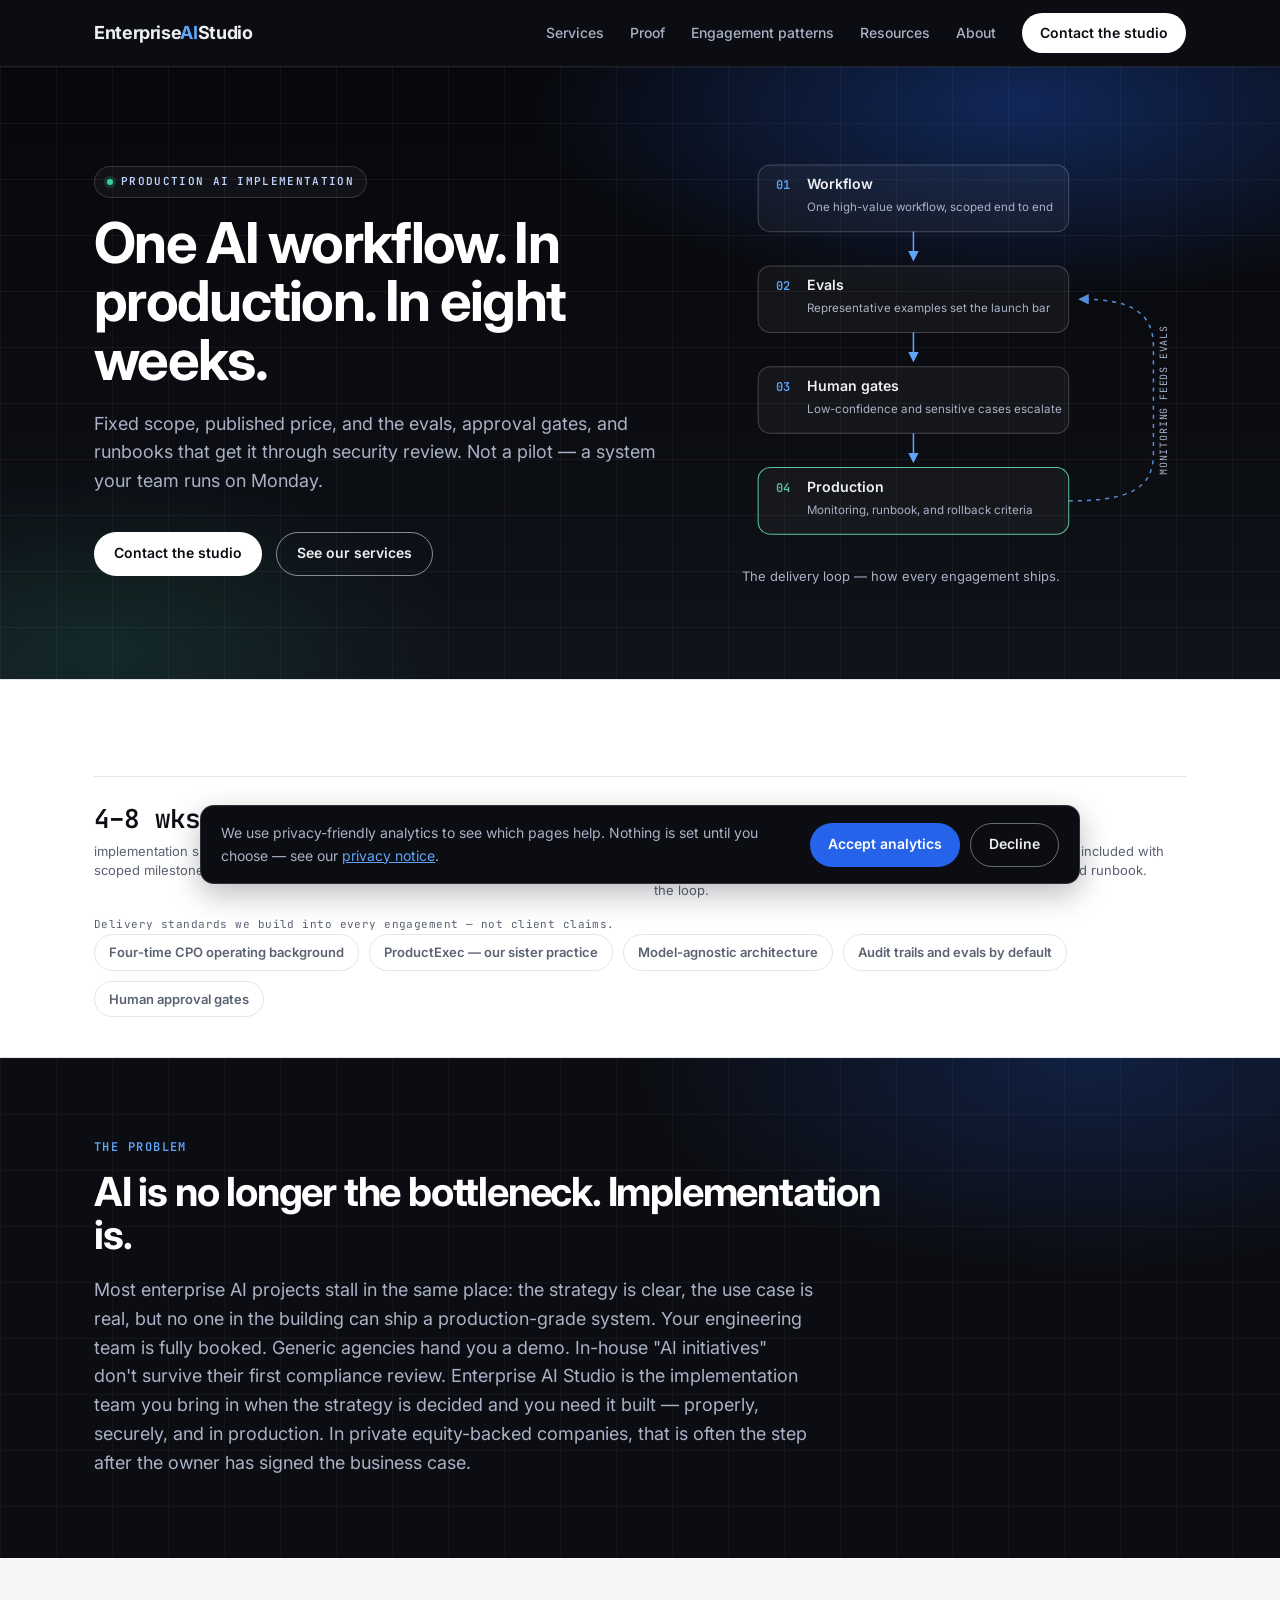
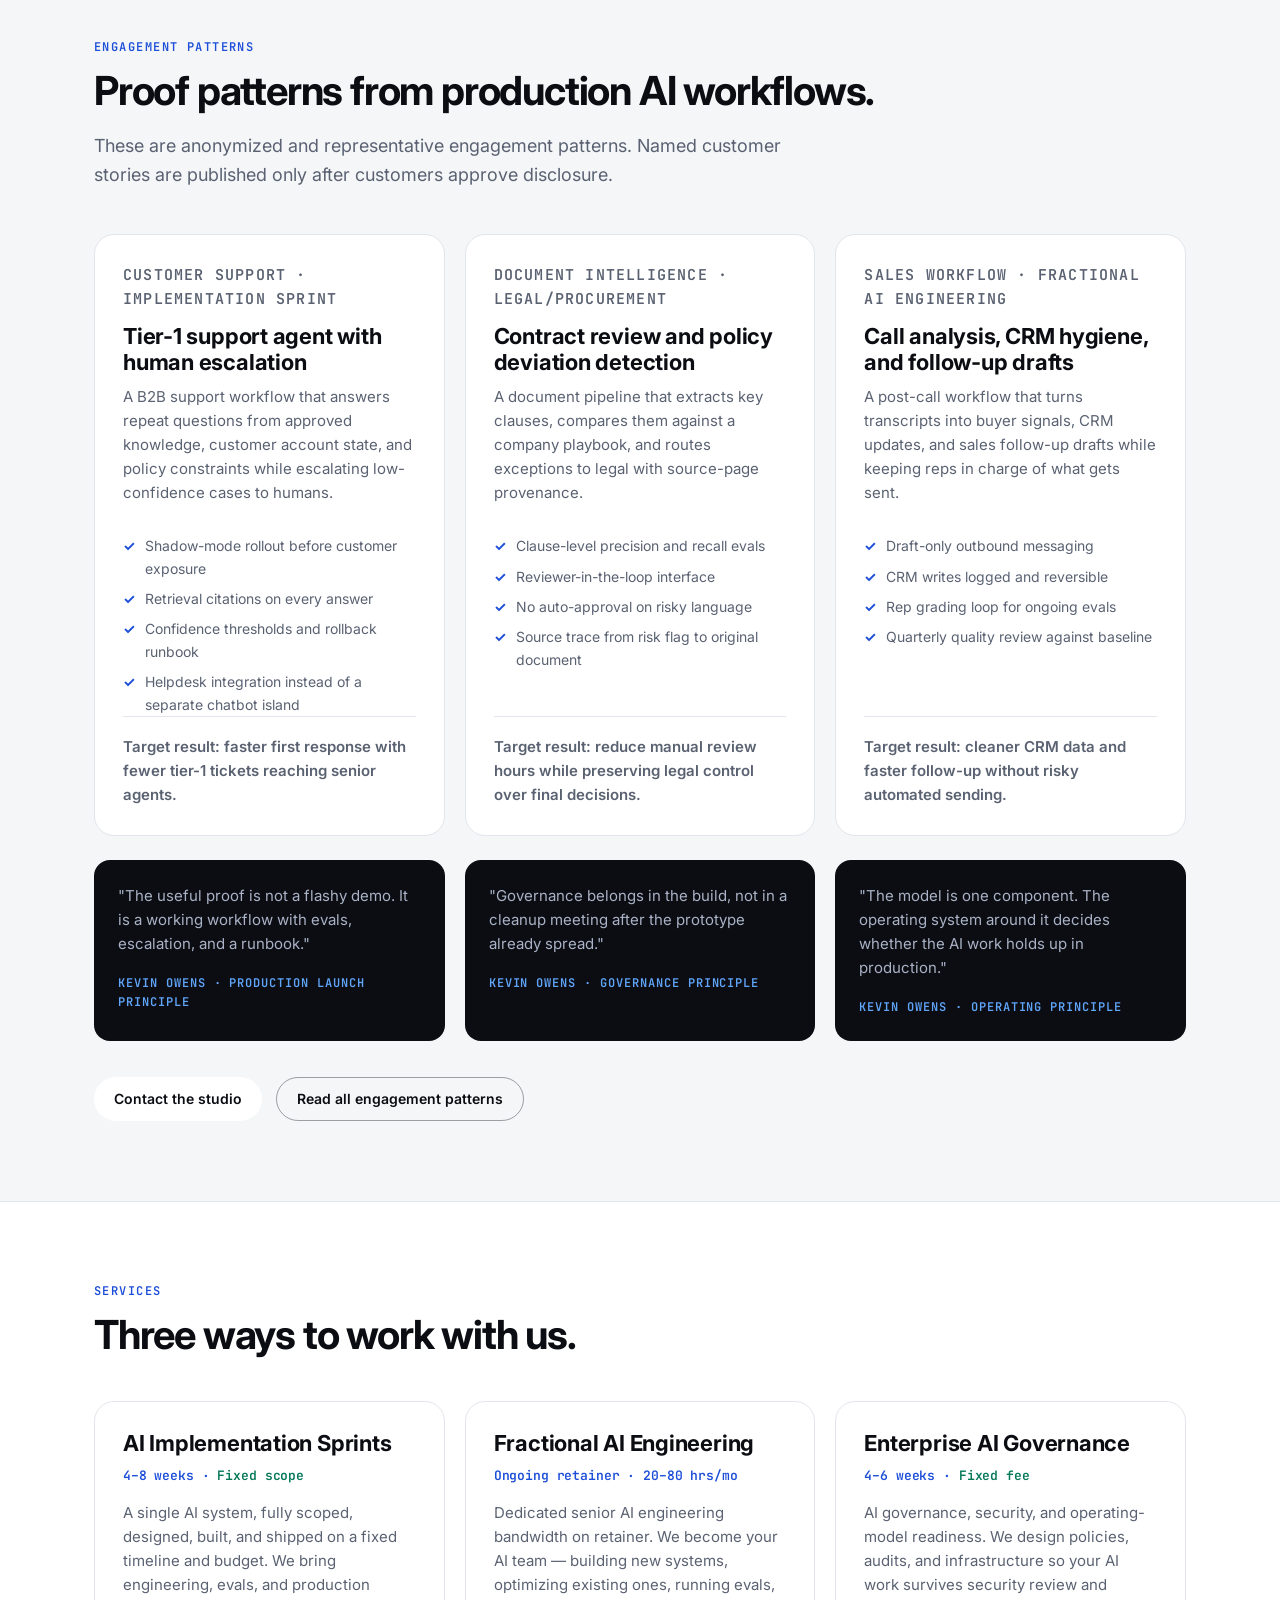
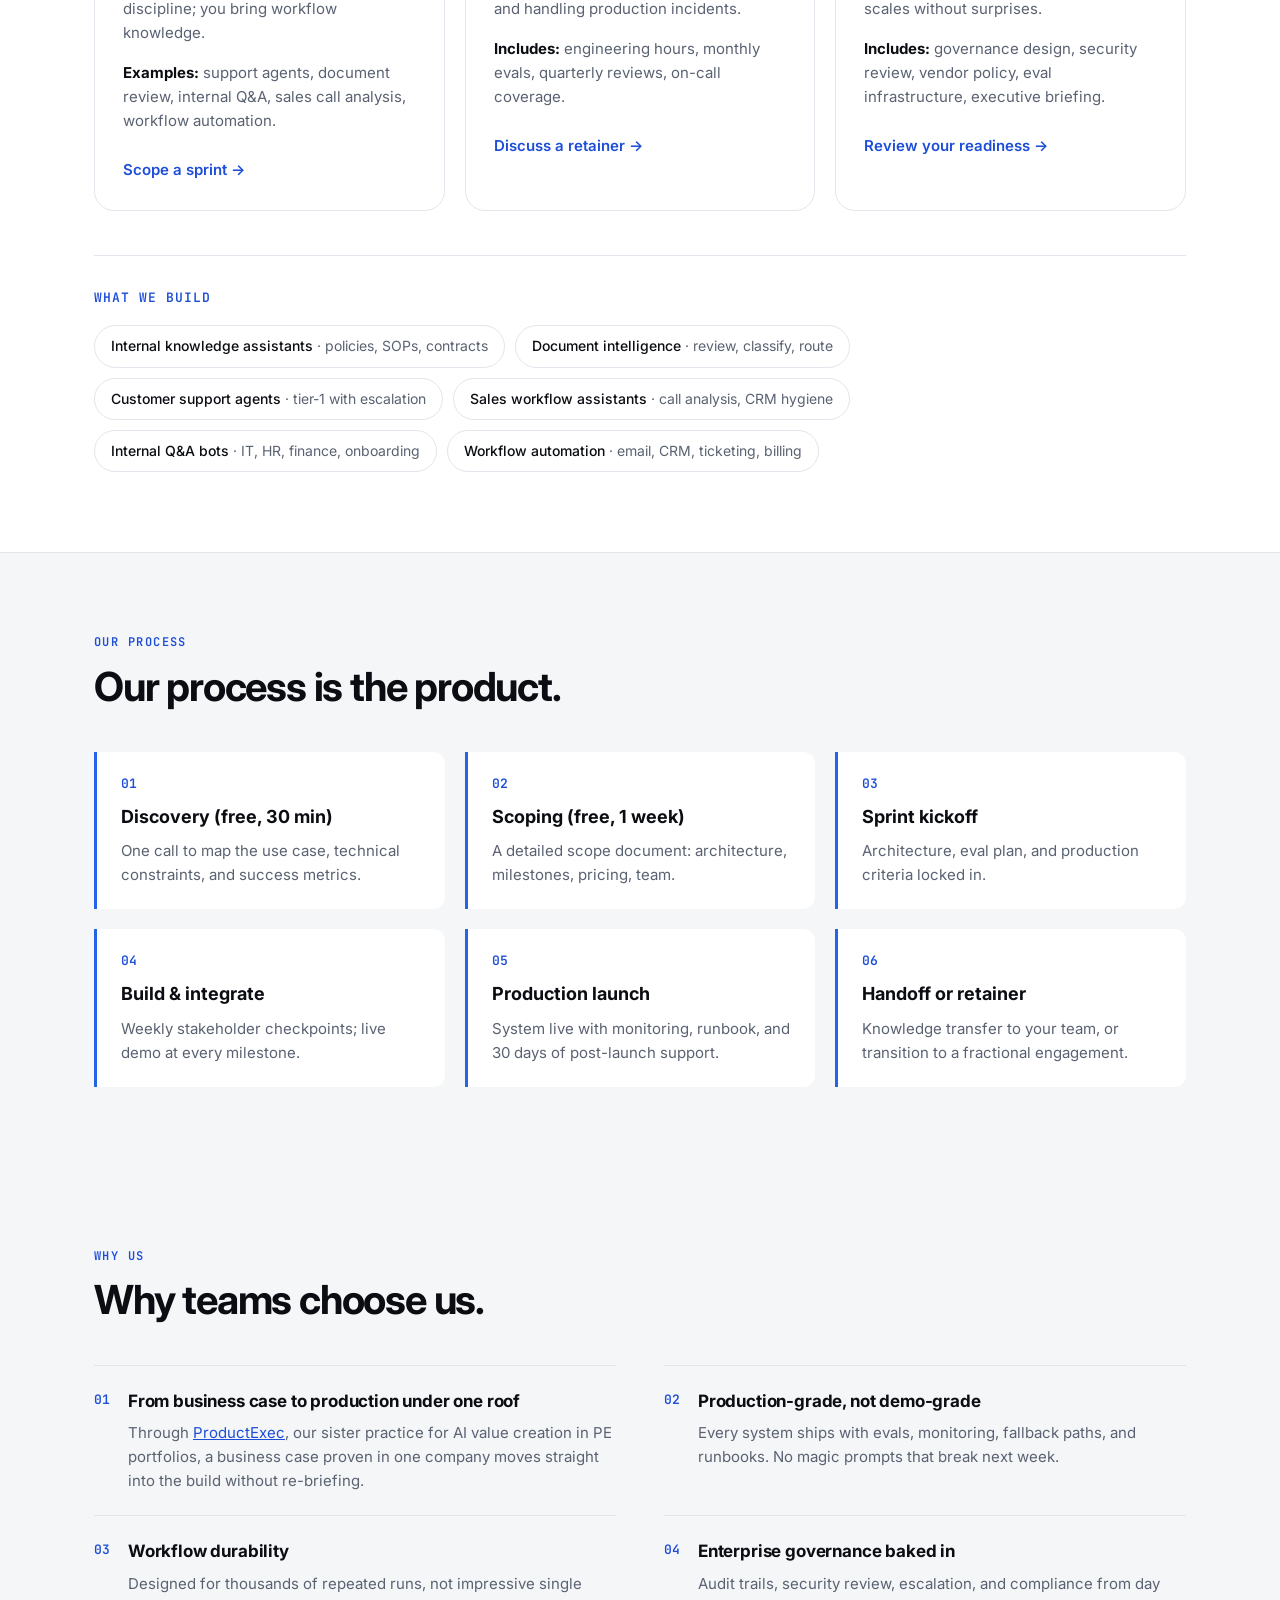
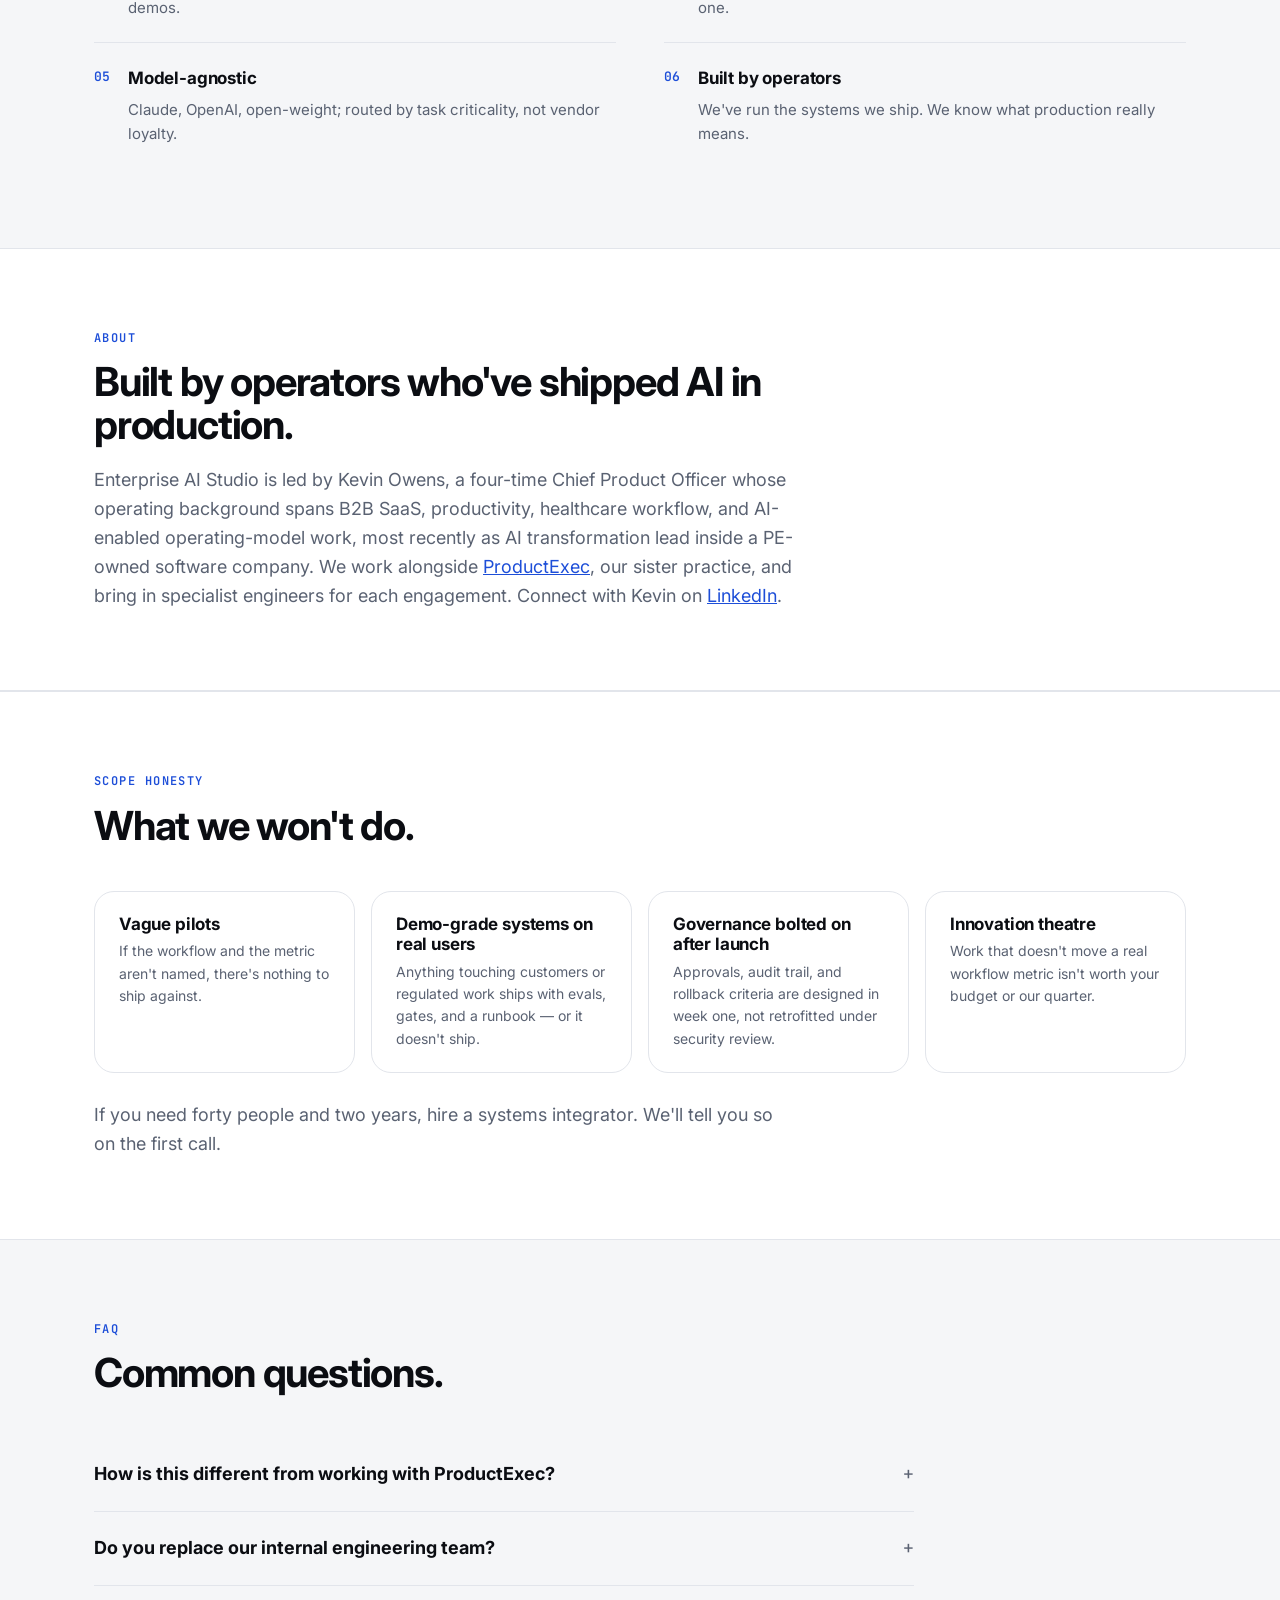
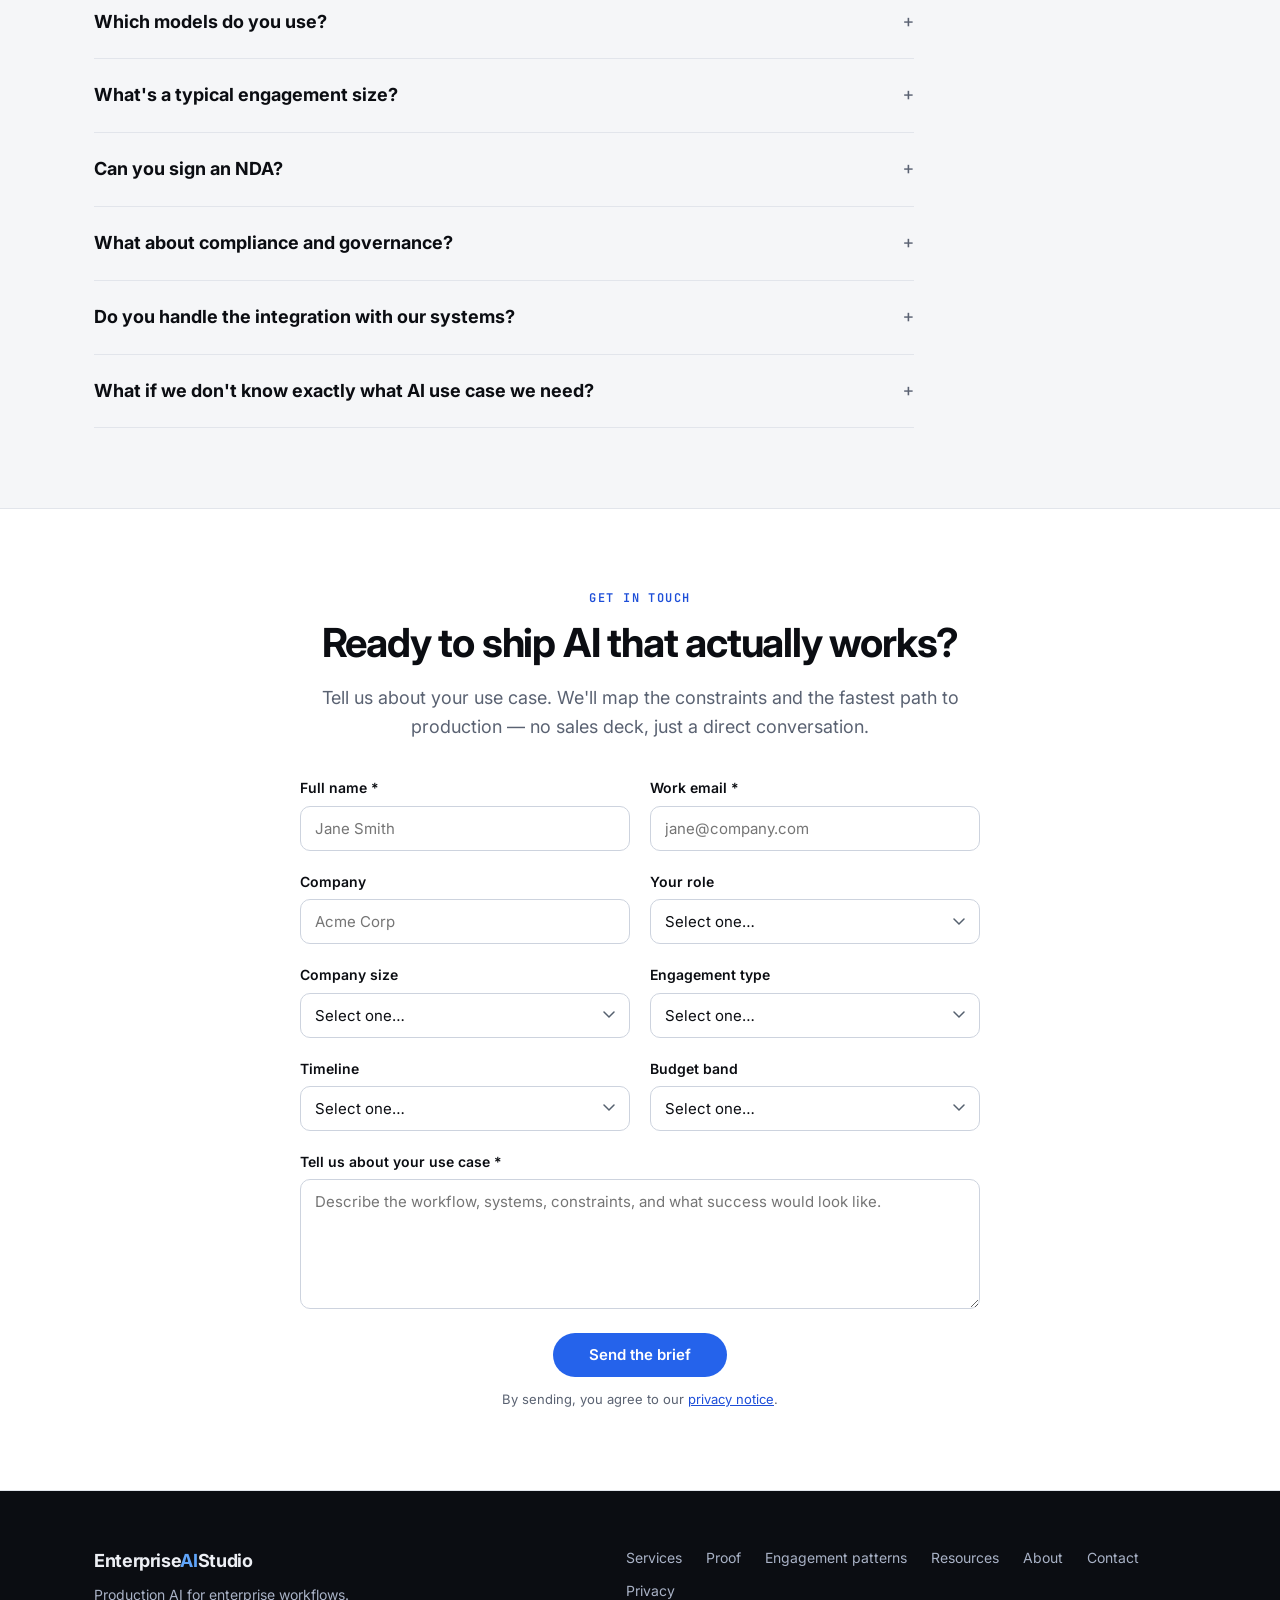
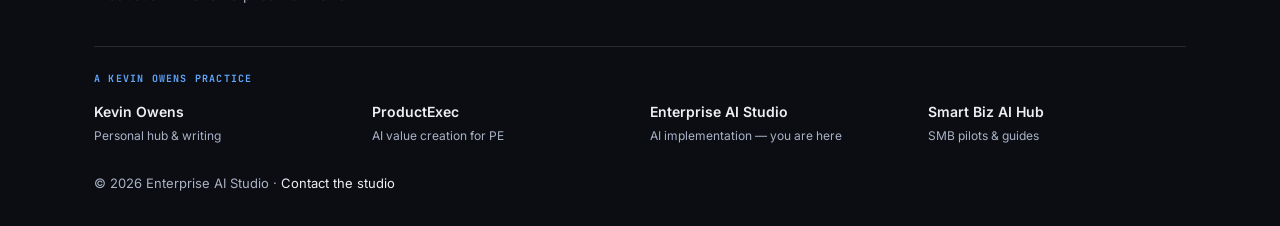
==== commit 329dc5f0: "Describe ProductExec as AI value creation for PE and adopt the refreshed family look Family strip, F" ====
--- a/index.html
+++ b/index.html
@@ -127,7 +127,7 @@
       {
         "@type": "Question",
         "name": "How is this different from working with ProductExec?",
-        "acceptedAnswer": { "@type": "Answer", "text": "ProductExec helps you decide what AI to build and how it fits your operating model. Enterprise AI Studio is the team that builds it. Many clients work with both — strategy first, then implementation." }
+        "acceptedAnswer": { "@type": "Answer", "text": "ProductExec works with private equity firms to find the AI plays that pay back across a portfolio and prove the business case in one company. Enterprise AI Studio is the team that builds it, in PE-backed companies and in enterprises that already know what they need. Many engagements use both: ProductExec proves the case, the Studio ships it." }
       },
       {
         "@type": "Question",
@@ -279,7 +279,7 @@
   <div class="container">
     <p class="section-eyebrow">The Problem</p>
     <h2 class="section-headline">AI is no longer the bottleneck. Implementation is.</h2>
-    <p class="section-body">Most enterprise AI projects stall in the same place: the strategy is clear, the use case is real, but no one in the building can ship a production-grade system. Your engineering team is fully booked. Generic agencies hand you a demo. In-house "AI initiatives" don't survive their first compliance review. Enterprise AI Studio is the implementation team you bring in when the strategy is decided and you need it built — properly, securely, and in production.</p>
+    <p class="section-body">Most enterprise AI projects stall in the same place: the strategy is clear, the use case is real, but no one in the building can ship a production-grade system. Your engineering team is fully booked. Generic agencies hand you a demo. In-house "AI initiatives" don't survive their first compliance review. Enterprise AI Studio is the implementation team you bring in when the strategy is decided and you need it built — properly, securely, and in production. In private equity-backed companies, that is often the step after the owner has signed the business case.</p>
   </div>
 </section>
 
@@ -445,8 +445,8 @@
       <li>
         <span class="why-num" aria-hidden="true">01</span>
         <div>
-          <h3>Strategy + execution under one roof</h3>
-          <p>Through <a href="https://productexec.co" style="color:var(--accent-text);">ProductExec</a>, our sister practice, you can move from "what should we build" to "build it" without re-briefing.</p>
+          <h3>From business case to production under one roof</h3>
+          <p>Through <a href="https://productexec.co" style="color:var(--accent-text);">ProductExec</a>, our sister practice for AI value creation in PE portfolios, a business case proven in one company moves straight into the build without re-briefing.</p>
         </div>
       </li>
       <li>
@@ -492,7 +492,7 @@
   <div class="container">
     <p class="section-eyebrow">About</p>
     <h2 class="section-headline">Built by operators who've shipped AI in production.</h2>
-    <p class="section-body">Enterprise AI Studio is led by Kevin Owens, a four-time Chief Product Officer whose operating background spans B2B SaaS, productivity, healthcare workflow, and AI-enabled operating-model work. We work alongside <a href="https://productexec.co">ProductExec</a>, our sister practice, and bring in specialist engineers for each engagement. Connect with Kevin on <a href="https://www.linkedin.com/in/kevinaowens">LinkedIn</a>.</p>
+    <p class="section-body">Enterprise AI Studio is led by Kevin Owens, a four-time Chief Product Officer whose operating background spans B2B SaaS, productivity, healthcare workflow, and AI-enabled operating-model work, most recently as AI transformation lead inside a PE-owned software company. We work alongside <a href="https://productexec.co">ProductExec</a>, our sister practice, and bring in specialist engineers for each engagement. Connect with Kevin on <a href="https://www.linkedin.com/in/kevinaowens">LinkedIn</a>.</p>
   </div>
 </section>
 
@@ -529,7 +529,7 @@
     <div class="faq-list">
       <details class="faq-item">
         <summary>How is this different from working with ProductExec?</summary>
-        <p>ProductExec helps you decide what AI to build and how it fits your operating model. Enterprise AI Studio is the team that builds it. Many clients work with both — strategy first, then implementation.</p>
+        <p>ProductExec works with private equity firms to find the AI plays that pay back across a portfolio and prove the business case in one company. Enterprise AI Studio is the team that builds it, in PE-backed companies and in enterprises that already know what they need. Many engagements use both: ProductExec proves the case, the Studio ships it.</p>
       </details>
       <details class="faq-item">
         <summary>Do you replace our internal engineering team?</summary>
@@ -687,7 +687,7 @@
       <span class="family-eyebrow">A KEVIN OWENS PRACTICE</span>
       <ul>
         <li><a href="https://kevinowens.com">Kevin Owens</a><span>Personal hub &amp; writing</span></li>
-        <li><a href="https://productexec.co">ProductExec</a><span>Executive advisory</span></li>
+        <li><a href="https://productexec.co">ProductExec</a><span>AI value creation for PE</span></li>
         <li><span class="here">Enterprise AI Studio</span><span>AI implementation — you are here</span></li>
         <li><a href="https://smartbizaihub.com">Smart Biz AI Hub</a><span>SMB pilots &amp; guides</span></li>
       </ul>
--- a/assets/site.css
+++ b/assets/site.css
@@ -1,25 +1,27 @@
 /* ============================================================
    Enterprise AI Studio — shared stylesheet
    Family design system: Direction B "Navy Anchor, Paper Body"
+   2026-11: cool neutrals, gridded navy bands and a mint highlight, matching
+   the refreshed productexec.co. The Studio keeps its own blue accent.
    Shared across every page; do not fork per-page styles.
    ============================================================ */
 
 :root {
-  --family-navy: #0A0E1A;   /* hero + footer ground, family signature */
-  --family-navy-2: #101B33; /* gradient partner on navy bands */
-  --paper: #FAF8F2;         /* body ground */
+  --family-navy: #0B0D12;   /* hero + footer ground, family signature */
+  --family-navy-2: #141A2B; /* gradient partner on navy bands */
+  --paper: #F5F6F8;         /* body ground */
   --surface: #FFFFFF;       /* cards on paper */
-  --ink: #0A0E1A;           /* text on paper */
-  --ink-muted: #55606E;     /* secondary text on paper (AA vs paper) */
-  --line: #E6E1D6;          /* hairlines on paper */
+  --ink: #0B0D12;           /* text on paper */
+  --ink-muted: #5A6272;     /* secondary text on paper (AA vs paper) */
+  --line: #E2E5EB;          /* hairlines on paper */
   --on-navy: #EDEFF4;       /* text on navy */
   --on-navy-muted: #A9B2C6; /* muted text on navy (AA on navy) */
   --accent: #2563EB;        /* site accent (buttons, fills) */
   --accent-hover: #1D4ED8;
   --accent-text: #1D4ED8;   /* accent for small text/links on paper (AA-safe) */
   --accent-on-navy: #60A5FA;/* accent for text on navy (AA-safe) */
-  --success: #2E7D5B;
-  --success-on-navy: #5BC49A; /* success tint that passes AA on navy */
+  --success: #047857;
+  --success-on-navy: #34D399; /* success tint that passes AA on navy */
   --warning: #A87717;
   --warning-on-navy: #E4C889;
   --danger: #B3402A;
@@ -411,7 +413,7 @@
 .form-field { display: flex; flex-direction: column; gap: 6px; }
 .form-field label { font-size: 14px; font-weight: 600; color: var(--ink); }
 .form-field input, .form-field select, .form-field textarea {
-  padding: 12px 14px; border: 1px solid #D5CFC0; border-radius: 10px;
+  padding: 12px 14px; border: 1px solid #CDD3DE; border-radius: 10px;
   font-family: inherit; font-size: 15px; color: var(--ink); background: var(--surface);
   transition: border-color .15s, box-shadow .15s; outline: none; width: 100%;
 }
@@ -576,3 +578,36 @@
   color: var(--ink-muted); text-decoration: none; background: var(--surface);
 }
 .faq-jump a:hover { border-color: var(--accent); color: var(--accent-text); }
+
+/* ============================================================
+   2026-11 family refresh — gridded navy bands with a blue/mint
+   glow, tighter display type, rounder cards that lift on hover.
+   ============================================================ */
+.hero {
+  background:
+    radial-gradient(55% 45% at 80% 6%, rgba(37, 99, 235, 0.34), transparent 70%),
+    radial-gradient(40% 40% at 8% 95%, rgba(52, 211, 153, 0.12), transparent 70%),
+    linear-gradient(rgba(255, 255, 255, 0.045) 1px, transparent 1px) 0 0 / 56px 56px,
+    linear-gradient(90deg, rgba(255, 255, 255, 0.045) 1px, transparent 1px) 0 0 / 56px 56px,
+    linear-gradient(180deg, #07080C 0%, #0B0D12 60%, #10131B 100%);
+}
+.navy-band {
+  background:
+    radial-gradient(50% 60% at 85% 0%, rgba(37, 99, 235, 0.22), transparent 70%),
+    linear-gradient(rgba(255, 255, 255, 0.035) 1px, transparent 1px) 0 0 / 56px 56px,
+    linear-gradient(90deg, rgba(255, 255, 255, 0.035) 1px, transparent 1px) 0 0 / 56px 56px,
+    #0B0D12;
+}
+.hero h1 { letter-spacing: -0.03em; line-height: 1.04; }
+.hero-grid h1 { font-size: clamp(36px, 4.4vw, 58px); }
+.hero .eyebrow {
+  display: inline-flex; align-items: center; gap: 8px;
+  padding: 6px 12px; border: 1px solid rgba(255, 255, 255, 0.14); border-radius: 999px;
+  background: rgba(255, 255, 255, 0.04); color: #BFD3FF; font-size: 11px;
+}
+.hero .eyebrow::before { content: ""; width: 6px; height: 6px; border-radius: 50%; background: #34D399; box-shadow: 0 0 0 3px rgba(52, 211, 153, 0.18); }
+.section-headline { letter-spacing: -0.03em; line-height: 1.08; font-size: clamp(28px, 3.4vw, 40px); }
+.card { border-radius: 20px; transition: transform .2s ease, box-shadow .2s ease, border-color .2s ease; }
+a.card:hover, .card:hover { box-shadow: 0 1px 0 rgba(15, 23, 42, 0.06), 0 12px 28px -10px rgba(15, 23, 42, 0.18); }
+a.card:hover { transform: translateY(-2px); }
+@media (prefers-reduced-motion: reduce) { a.card:hover { transform: none; } }
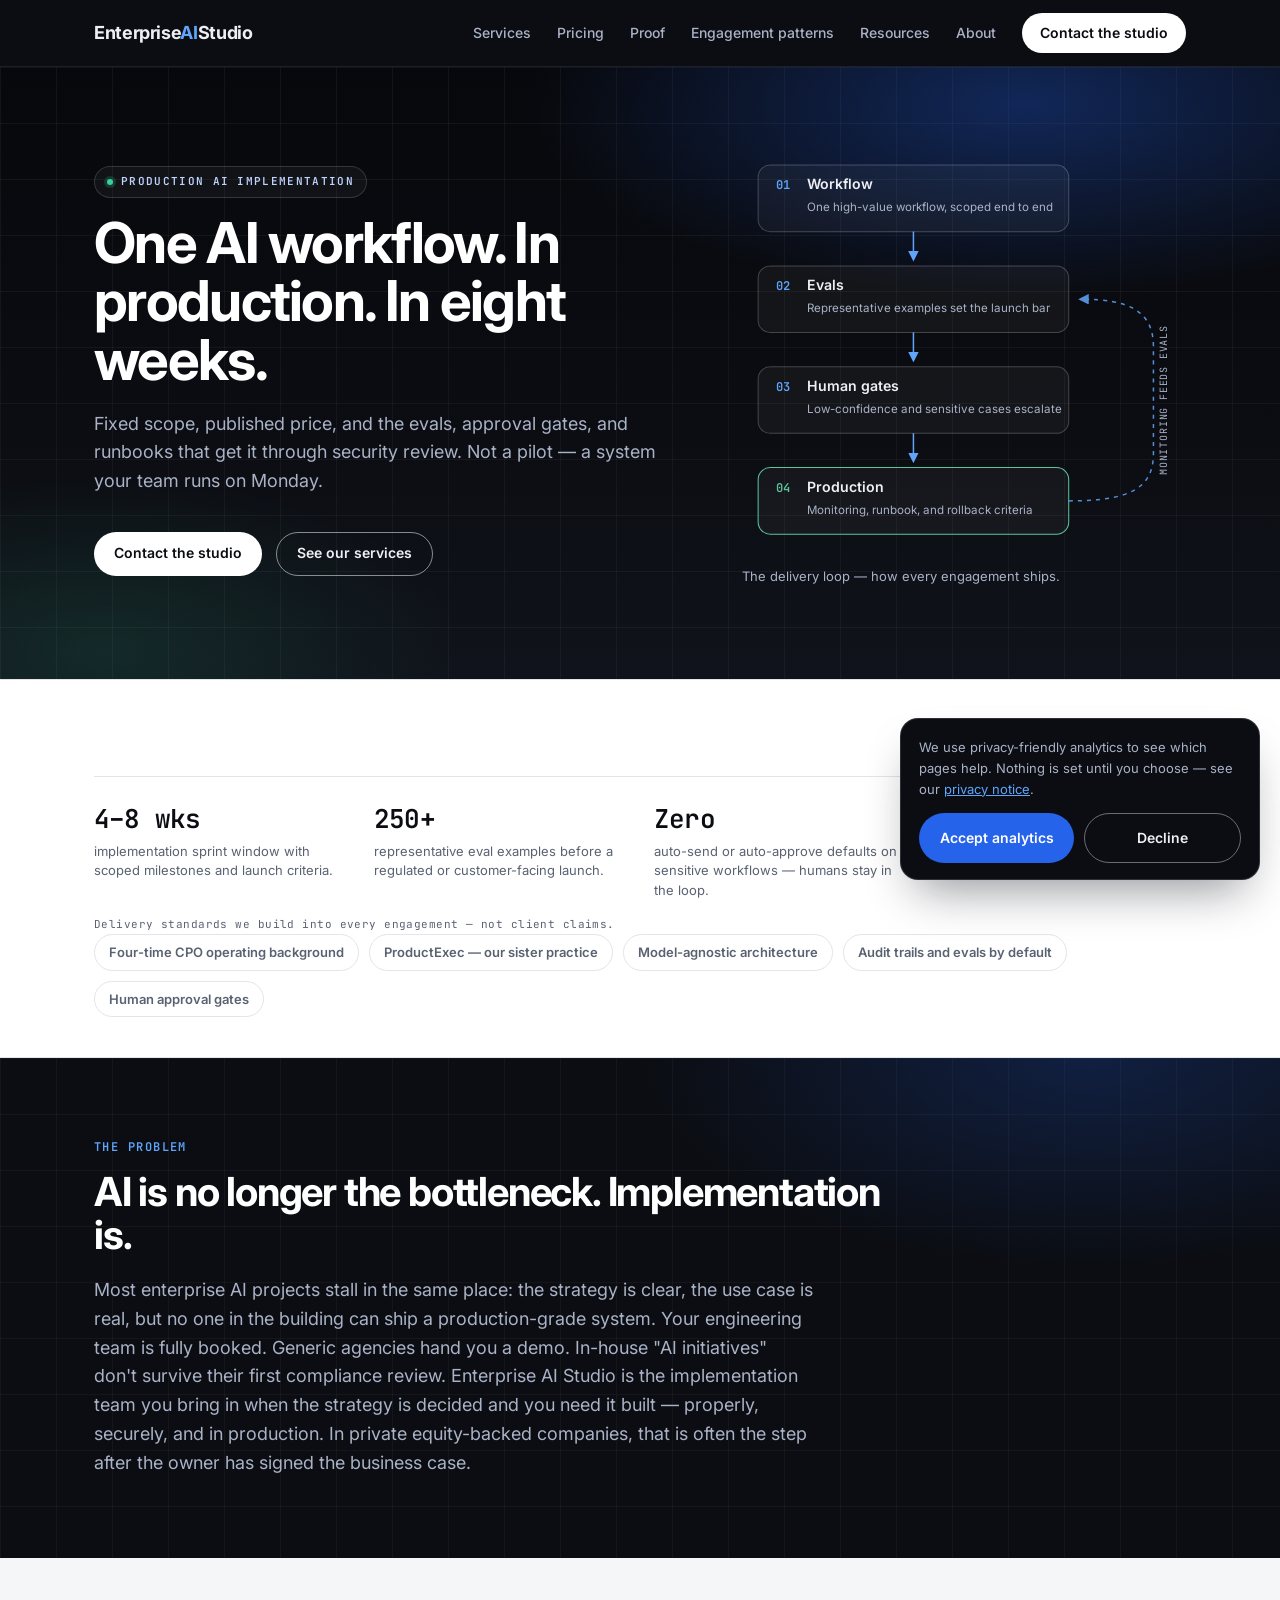
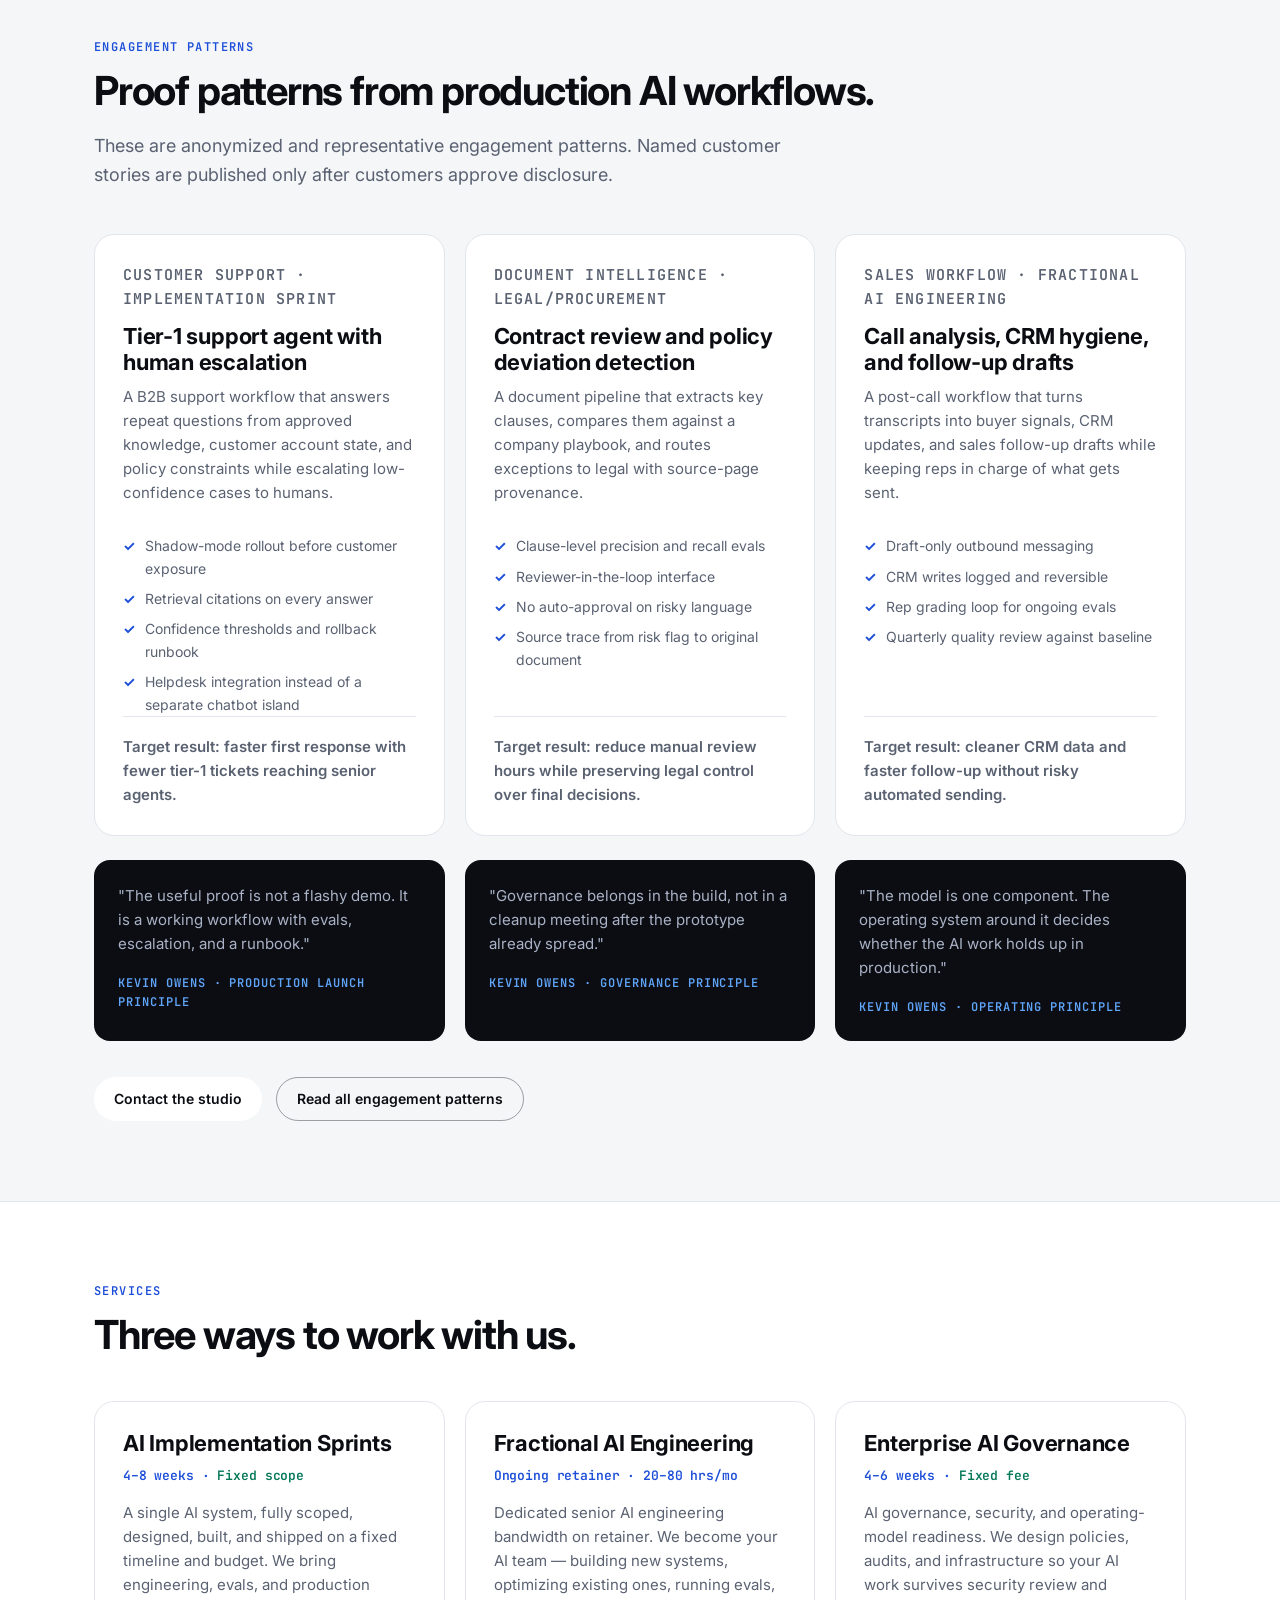
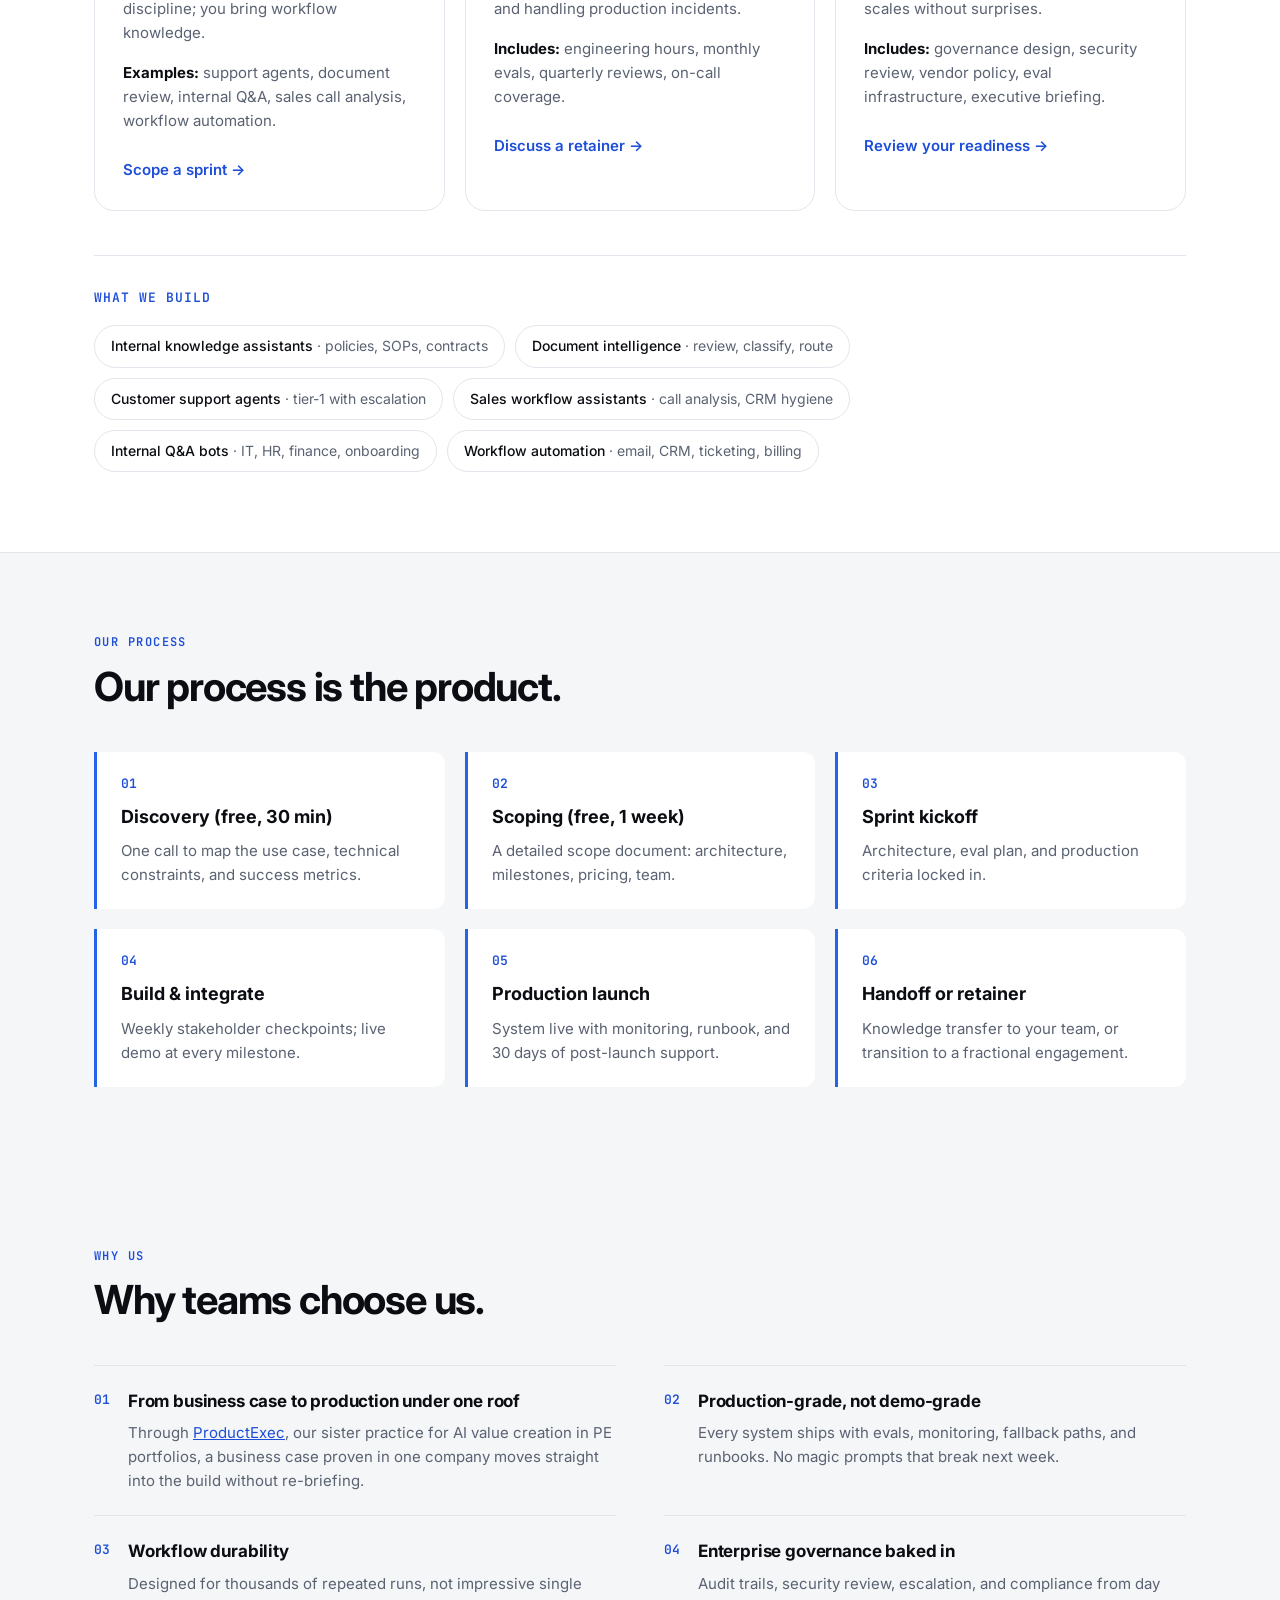
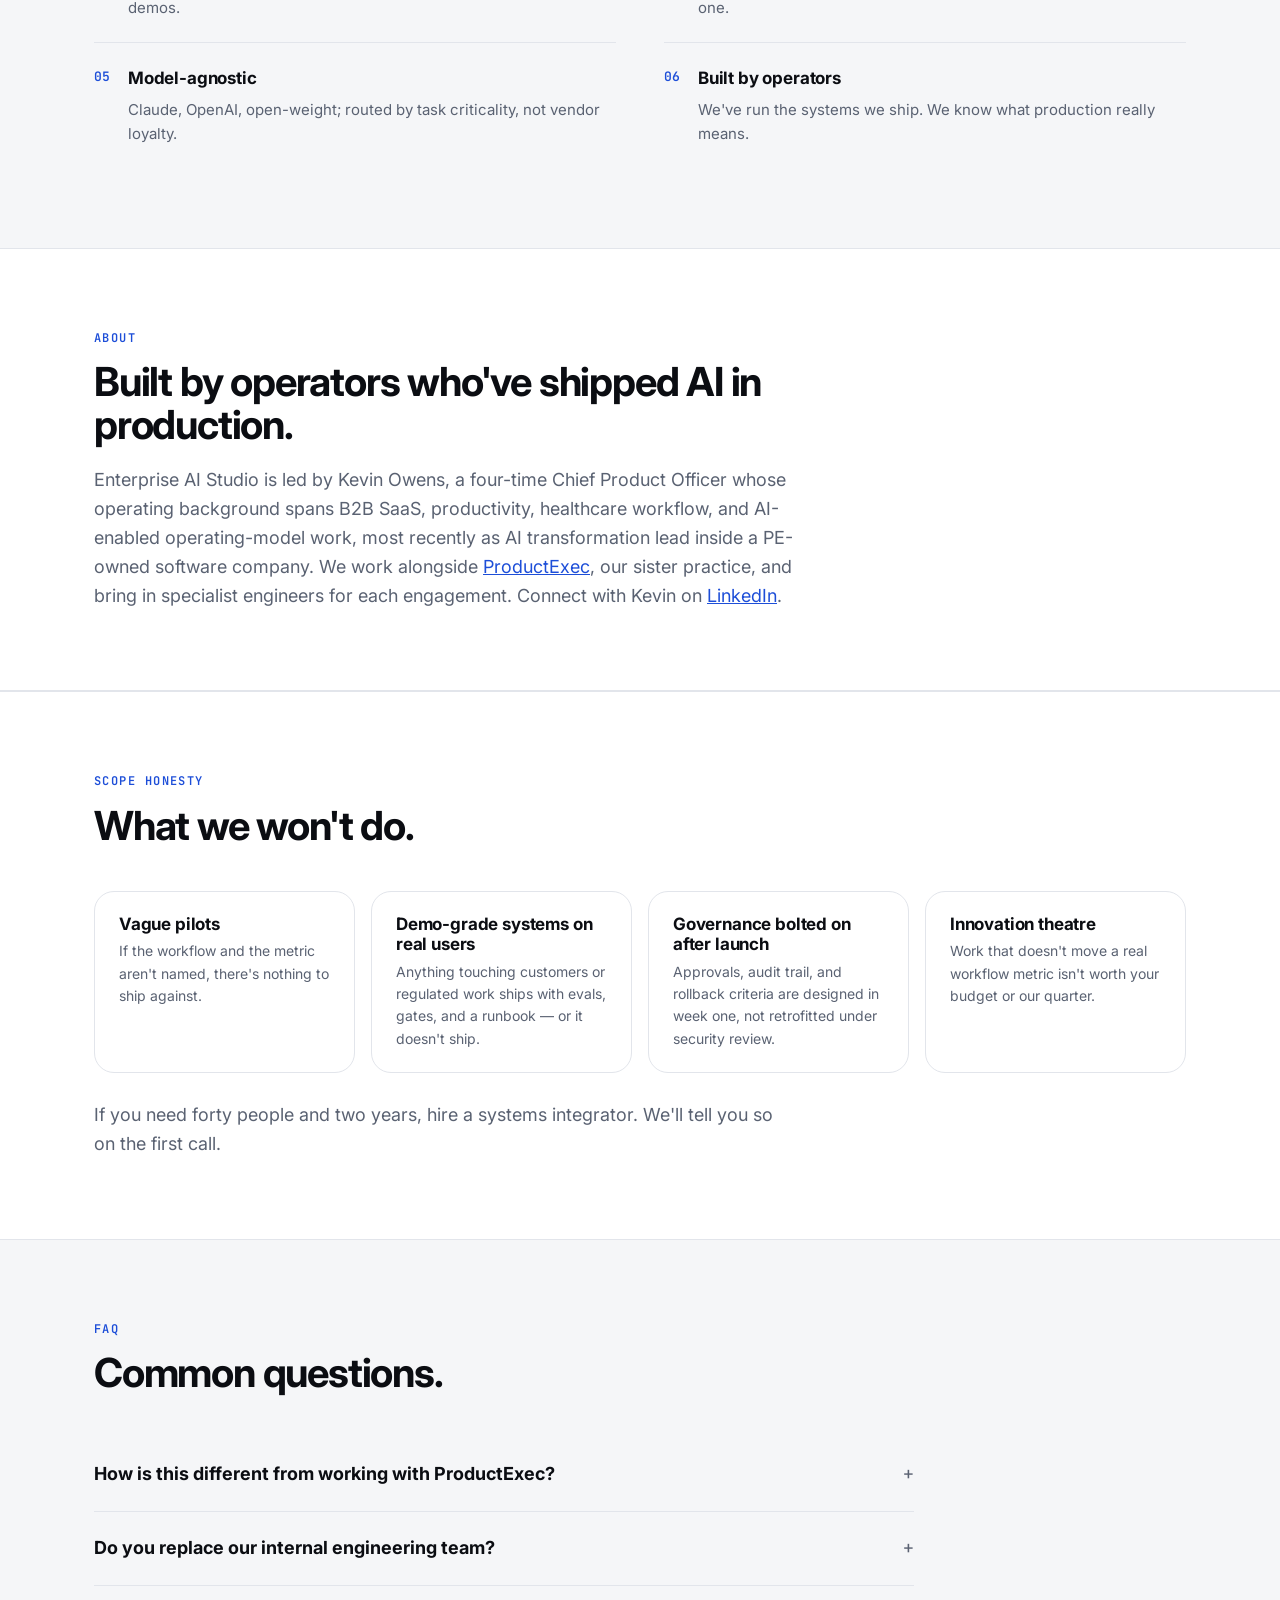
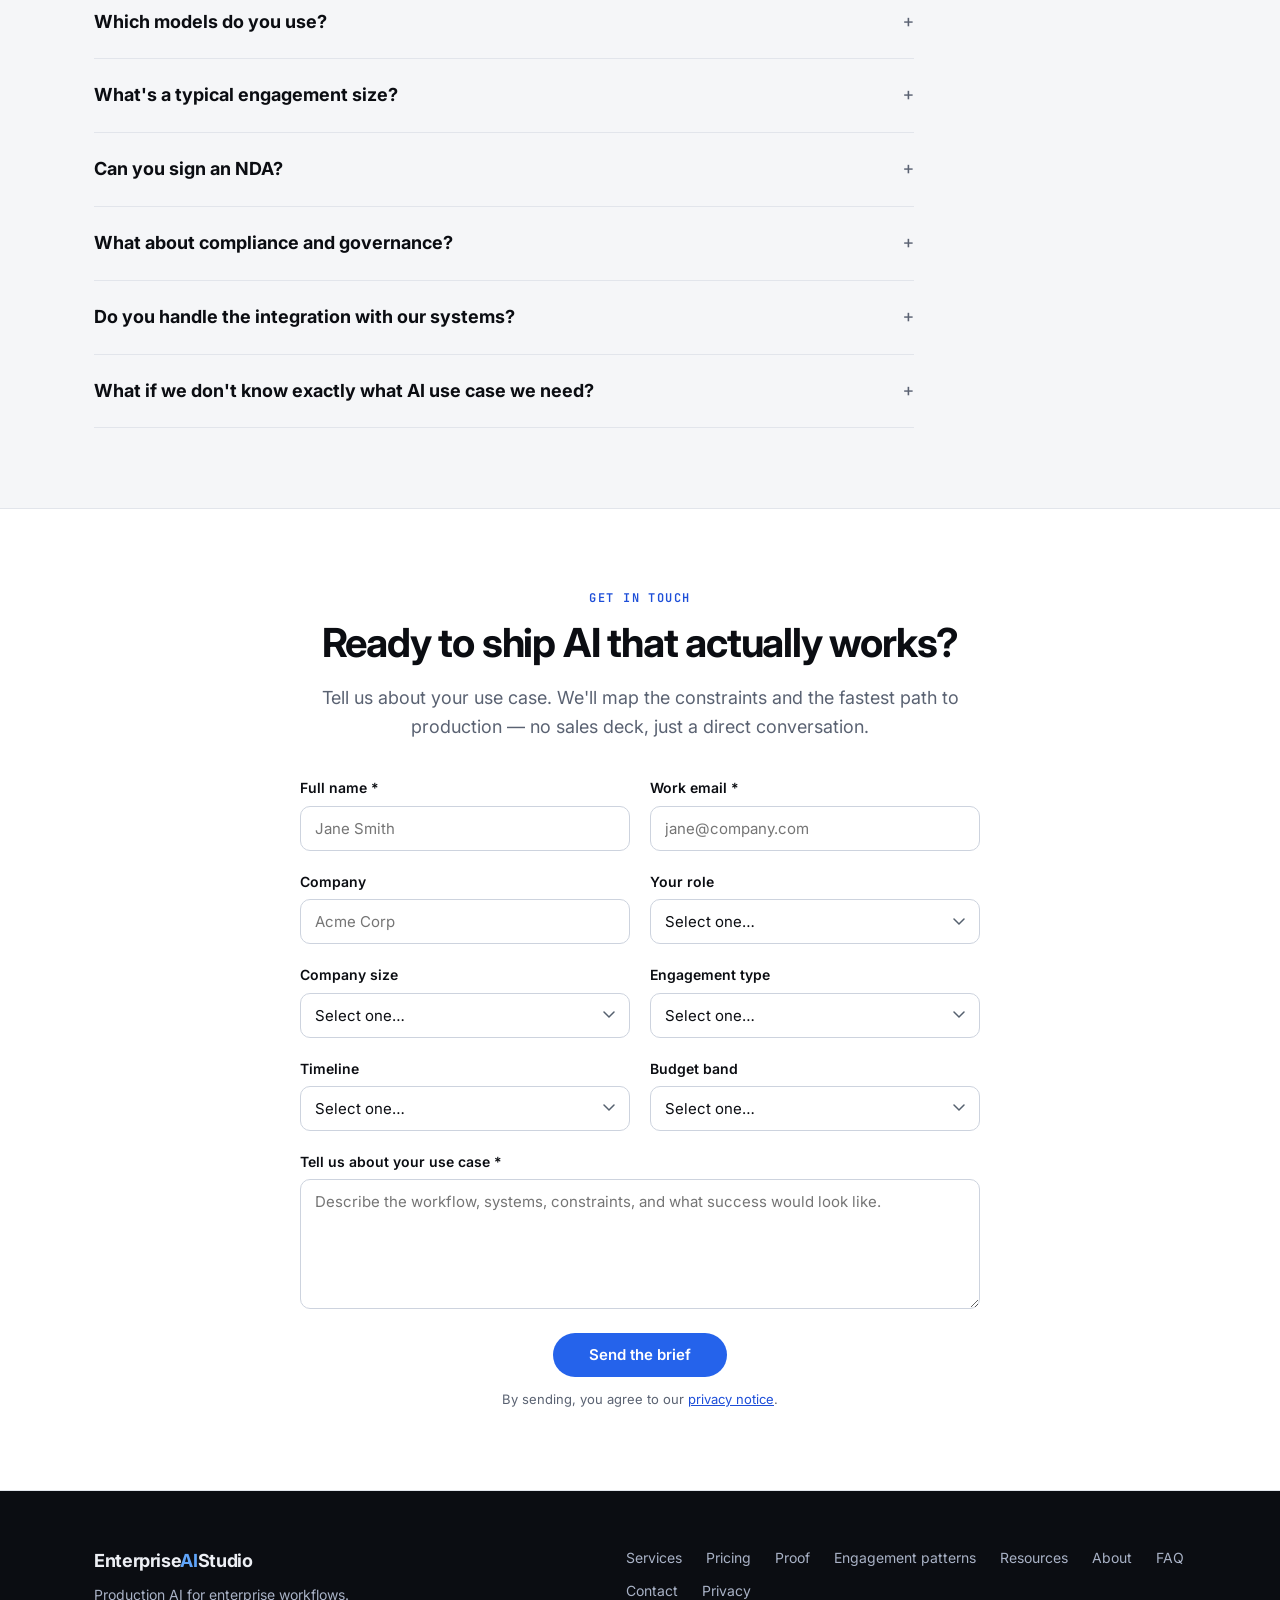
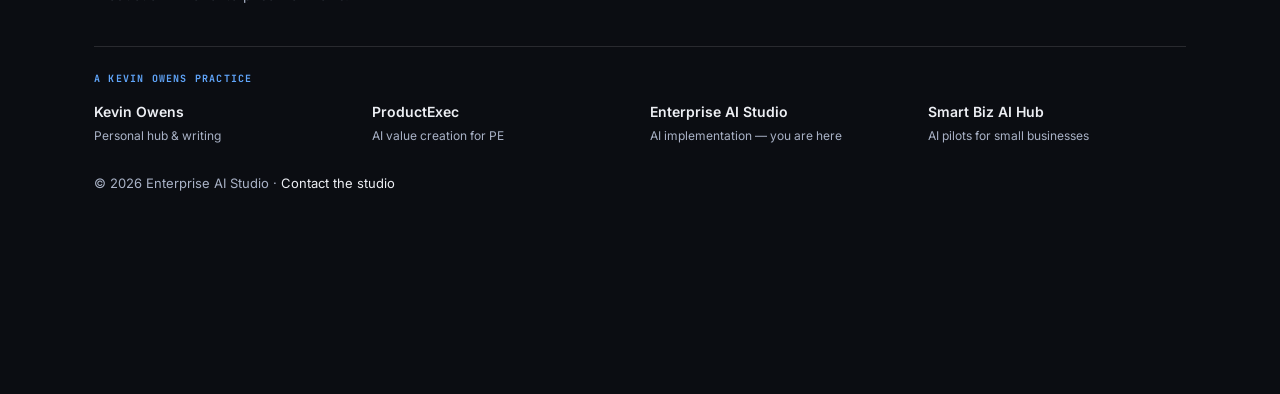
==== commit 9ccd269b: "Fix midmarket-CTO QA findings: CTAs, consent, forms, nav, copy - Style the "Pick a time" buttons (bt" ====
--- a/index.html
+++ b/index.html
@@ -6,10 +6,12 @@
   <title>Enterprise AI Studio — Production AI implementation</title>
   <meta name="description" content="We design, build, and operate production AI systems for enterprise teams. Implementation sprints, fractional AI engineering, and governance frameworks.">
   <meta property="og:title" content="Enterprise AI Studio — Production AI implementation">
-  <meta property="og:description" content="Production AI implementation for enterprise workflows.">
+  <meta property="og:description" content="We design, build, and operate production AI systems for enterprise teams. Implementation sprints, fractional AI engineering, and governance frameworks.">
+  <meta property="og:site_name" content="Enterprise AI Studio">
   <meta property="og:type" content="website">
   <meta property="og:url" content="https://enterpriseaistudio.com/">
   <meta property="og:image" content="https://enterpriseaistudio.com/og-image.png">
+  <meta property="og:image:alt" content="Enterprise AI Studio: production AI implementation for enterprise workflows.">
   <meta property="og:image:width" content="1200">
   <meta property="og:image:height" content="630">
   <meta name="twitter:card" content="summary_large_image">
@@ -67,7 +69,8 @@
     "name": "Kevin Owens",
     "url": "https://kevinowens.com",
     "jobTitle": "Founder, Enterprise AI Studio",
-    "description": "Four-time Chief Product Officer who builds and operates production AI systems for enterprise teams.",
+    "description": "Four-time Chief Product Officer who builds and operates production AI systems for enterprise teams and PE-backed companies.",
+    "knowsAbout": ["Production AI implementation", "AI evals", "AI governance", "Workflow automation", "AI value creation for private equity"],
     "sameAs": [
       "https://www.linkedin.com/in/kevinaowens",
       "https://kevinowens.com",
@@ -81,12 +84,12 @@
   {
     "@context": "https://schema.org",
     "@type": "ProfessionalService",
-    "@id": "https://enterpriseaistudio.com/#business",
+    "@id": "https://enterpriseaistudio.com/#organization",
     "name": "Enterprise AI Studio",
     "url": "https://enterpriseaistudio.com",
     "image": "https://enterpriseaistudio.com/og-image.png",
     "description": "Production AI implementation consulting for enterprise teams",
-    "areaServed": "US",
+    "areaServed": ["United States", "United Kingdom", "European Union"],
     "offers": [
       {
         "@type": "Service",
@@ -94,7 +97,7 @@
         "name": "AI Implementation Sprints",
         "description": "A single AI system, fully scoped, designed, built, and shipped on a fixed timeline and budget. 4-8 weeks, fixed scope.",
         "provider": { "@type": "Organization", "name": "Enterprise AI Studio" },
-        "areaServed": "US",
+        "areaServed": ["United States", "United Kingdom", "European Union"],
         "offers": { "@type": "AggregateOffer", "priceCurrency": "USD", "lowPrice": 40000, "highPrice": 120000 }
       },
       {
@@ -103,7 +106,7 @@
         "name": "Fractional AI Engineering",
         "description": "Dedicated senior AI engineering bandwidth on retainer. Ongoing engagement, 20-80 hours per month.",
         "provider": { "@type": "Organization", "name": "Enterprise AI Studio" },
-        "areaServed": "US",
+        "areaServed": ["United States", "United Kingdom", "European Union"],
         "offers": { "@type": "AggregateOffer", "priceCurrency": "USD", "lowPrice": 8000, "highPrice": 30000 }
       },
       {
@@ -112,7 +115,7 @@
         "name": "Enterprise AI Governance",
         "description": "AI governance, security, and operating-model readiness. Design policies, audits, and infrastructure. 4-6 weeks, fixed fee.",
         "provider": { "@type": "Organization", "name": "Enterprise AI Studio" },
-        "areaServed": "US",
+        "areaServed": ["United States", "United Kingdom", "European Union"],
         "offers": { "@type": "AggregateOffer", "priceCurrency": "USD", "lowPrice": 25000, "highPrice": 60000 }
       }
     ]
@@ -171,6 +174,13 @@
 <body>
 
 <a class="skip-link" href="#main">Skip to content</a>
+<div class="consent-bar" id="consent-bar" role="region" aria-label="Analytics consent" hidden>
+  <p class="consent-bar-text">We use privacy-friendly analytics to see which pages help. Nothing is set until you choose — see our <a href="/privacy">privacy notice</a>.</p>
+  <div class="consent-bar-actions">
+    <button type="button" class="btn btn-primary consent-accept" data-consent="granted">Accept analytics</button>
+    <button type="button" class="btn btn-ghost consent-decline" data-consent="denied">Decline</button>
+  </div>
+</div>
 
 <header class="site-header">
   <nav class="nav container" aria-label="Main">
@@ -183,6 +193,7 @@
     </button>
     <ul class="nav-links" id="site-menu">
       <li><a href="/services">Services</a></li>
+      <li><a href="/pricing">Pricing</a></li>
       <li><a href="/proof">Proof</a></li>
       <li><a href="/case-studies">Engagement patterns</a></li>
       <li><a href="/resources">Resources</a></li>
@@ -675,12 +686,15 @@
       </div>
       <nav class="footer-links" aria-label="Footer">
         <a href="/services">Services</a>
+        <a href="/pricing">Pricing</a>
         <a href="/proof">Proof</a>
         <a href="/case-studies">Engagement patterns</a>
         <a href="/resources">Resources</a>
         <a href="/about">About</a>
+        <a href="/faq">FAQ</a>
         <a href="/contact">Contact</a>
         <a href="/privacy">Privacy</a>
+        <button type="button" class="footer-link-button" data-consent-open hidden>Cookie settings</button>
       </nav>
     </div>
     <div class="family-strip">
@@ -689,20 +703,13 @@
         <li><a href="https://kevinowens.com">Kevin Owens</a><span>Personal hub &amp; writing</span></li>
         <li><a href="https://productexec.co">ProductExec</a><span>AI value creation for PE</span></li>
         <li><span class="here">Enterprise AI Studio</span><span>AI implementation — you are here</span></li>
-        <li><a href="https://smartbizaihub.com">Smart Biz AI Hub</a><span>SMB pilots &amp; guides</span></li>
+        <li><a href="https://smartbizaihub.com">Smart Biz AI Hub</a><span>AI pilots for small businesses</span></li>
       </ul>
     </div>
     <p class="footer-meta">© 2026 Enterprise AI Studio · <a href="/contact#form">Contact the studio</a></p>
   </div>
 </footer>
 
-<div class="consent-bar" id="consent-bar" role="region" aria-label="Analytics consent" hidden>
-  <p class="consent-bar-text">We use privacy-friendly analytics to see which pages help. Nothing is set until you choose — see our <a href="/privacy">privacy notice</a>.</p>
-  <div class="consent-bar-actions">
-    <button type="button" class="btn btn-primary consent-accept" data-consent="granted">Accept analytics</button>
-    <button type="button" class="btn btn-ghost consent-decline" data-consent="denied">Decline</button>
-  </div>
-</div>
 
 <script src="/assets/site.js" defer></script>
 </body>
--- a/assets/site.css
+++ b/assets/site.css
@@ -71,7 +71,7 @@
 .logo { font-weight: 700; font-size: 18px; letter-spacing: -0.02em; color: var(--on-navy); text-decoration: none; white-space: nowrap; }
 .logo span { color: var(--accent-on-navy); }
 .nav-links { display: flex; align-items: center; gap: 26px; list-style: none; }
-.nav-links a { color: var(--on-navy-muted); text-decoration: none; font-size: 14px; font-weight: 500; transition: color .15s; }
+.nav-links a { color: var(--on-navy-muted); text-decoration: none; font-size: 14px; font-weight: 500; white-space: nowrap; transition: color .15s; }
 .nav-links a:hover { color: var(--on-navy); }
 .nav-links a[aria-current="page"] { color: var(--on-navy); }
 .nav-links a.btn-nav {
@@ -83,7 +83,7 @@
 
 .nav-toggle { display: none; }
 
-@media (max-width: 767px) {
+@media (max-width: 1023px) {
   .nav { min-height: var(--nav-h); }
   .nav-toggle {
     display: inline-flex; flex-direction: column; align-items: center; justify-content: center;
@@ -92,9 +92,10 @@
     border-radius: 10px; cursor: pointer;
   }
   .nav-toggle .bar { display: block; width: 18px; height: 2px; background: var(--on-navy); border-radius: 1px; transition: transform .2s, opacity .2s; }
-  .nav-toggle[aria-expanded="true"] .bar:nth-child(1) { transform: translateY(7px) rotate(45deg); }
-  .nav-toggle[aria-expanded="true"] .bar:nth-child(2) { opacity: 0; }
-  .nav-toggle[aria-expanded="true"] .bar:nth-child(3) { transform: translateY(-7px) rotate(-45deg); }
+  /* child 1 is the visually-hidden "Menu" label, so the bars are children 2-4 */
+  .nav-toggle[aria-expanded="true"] .bar:nth-child(2) { transform: translateY(7px) rotate(45deg); }
+  .nav-toggle[aria-expanded="true"] .bar:nth-child(3) { opacity: 0; }
+  .nav-toggle[aria-expanded="true"] .bar:nth-child(4) { transform: translateY(-7px) rotate(-45deg); }
 
   .nav-links { display: none; }
   body.menu-open { overflow: hidden; }
@@ -130,6 +131,8 @@
 }
 .hero .btn-ghost:hover, .navy-band .btn-ghost:hover, .checklist-results .btn-ghost:hover { border-color: var(--on-navy); }
 .cta-row { display: flex; gap: 14px; flex-wrap: wrap; }
+.btn[hidden] { display: none; }
+.cta-row:not(:has(> :not([hidden]))) { display: none; }
 
 /* ---------- Hero (navy band) ---------- */
 .hero {
@@ -460,6 +463,12 @@
 .footer-links { display: flex; gap: 10px 24px; flex-wrap: wrap; max-width: 560px; }
 .footer-links a { color: var(--on-navy-muted); text-decoration: none; font-size: 14px; }
 .footer-links a:hover { color: var(--on-navy); }
+.footer-link-button {
+  background: none; border: 0; padding: 0; margin: 0; cursor: pointer;
+  font: inherit; font-size: 14px; color: var(--on-navy-muted); text-decoration: none;
+}
+.footer-link-button:hover { color: var(--on-navy); text-decoration: underline; }
+.footer-link-button[hidden] { display: none; }
 .footer-meta { font-size: 13px; margin-top: 28px; color: var(--on-navy-muted); }
 .footer-meta a { color: var(--on-navy); text-decoration: none; }
 .footer-meta a:hover { text-decoration: underline; }
@@ -611,3 +620,42 @@
 a.card:hover, .card:hover { box-shadow: 0 1px 0 rgba(15, 23, 42, 0.06), 0 12px 28px -10px rgba(15, 23, 42, 0.18); }
 a.card:hover { transform: translateY(-2px); }
 @media (prefers-reduced-motion: reduce) { a.card:hover { transform: none; } }
+
+/* 2026-11 standout pass: compact consent card in the bottom-right corner on
+   desktop so it no longer floats over the hero stats on first load. */
+@media (min-width: 721px) {
+  .consent-bar {
+    left: auto; right: 20px; bottom: 20px; margin: 0; max-width: 360px;
+    flex-direction: column; align-items: stretch; gap: 14px; padding: 18px 18px 16px;
+    border-radius: 18px; box-shadow: 0 24px 48px -16px rgba(10,14,26,.45);
+  }
+  .consent-bar-text { font-size: 13px; max-width: none; }
+  .consent-bar-actions { flex-wrap: nowrap; }
+  .consent-bar .btn { flex: 1; justify-content: center; padding: 8px 12px; }
+}
+
+/* 2026-11 QA pass: compact consent strip on phones. It sits flush at the
+   bottom (about 100px tall instead of a 163px card) and the page gets matching
+   bottom padding while it is open, so hero CTAs and the last footer links can
+   always be scrolled clear of it. */
+@media (max-width: 720px) {
+  .consent-bar {
+    left: 0; right: 0; bottom: 0; border-radius: 14px 14px 0 0; margin: 0; max-width: none;
+    flex-direction: row; flex-wrap: wrap; align-items: center; gap: 8px 12px;
+    padding: 10px 16px calc(10px + env(safe-area-inset-bottom, 0px));
+  }
+  .consent-bar-text { font-size: 12.5px; line-height: 1.4; flex: 1 1 100%; }
+  .consent-bar-actions { flex: 1 1 100%; flex-wrap: nowrap; gap: 8px; }
+  .consent-bar .btn { flex: 1; min-height: 40px; padding: 6px 12px; font-size: 13px; }
+  body:has(#consent-bar:not([hidden])) .site-footer { padding-bottom: 150px; }
+}
+@media (min-width: 721px) {
+  body:has(#consent-bar:not([hidden])) .site-footer { padding-bottom: 200px; }
+}
+
+/* Checklist reset: quiet text-style button beside the CTAs. */
+.checklist-reset {
+  background: transparent; color: var(--on-navy-muted);
+  border: 1px solid transparent; text-decoration: underline; text-underline-offset: 3px;
+}
+.checklist-reset:hover { color: var(--on-navy); box-shadow: none; }
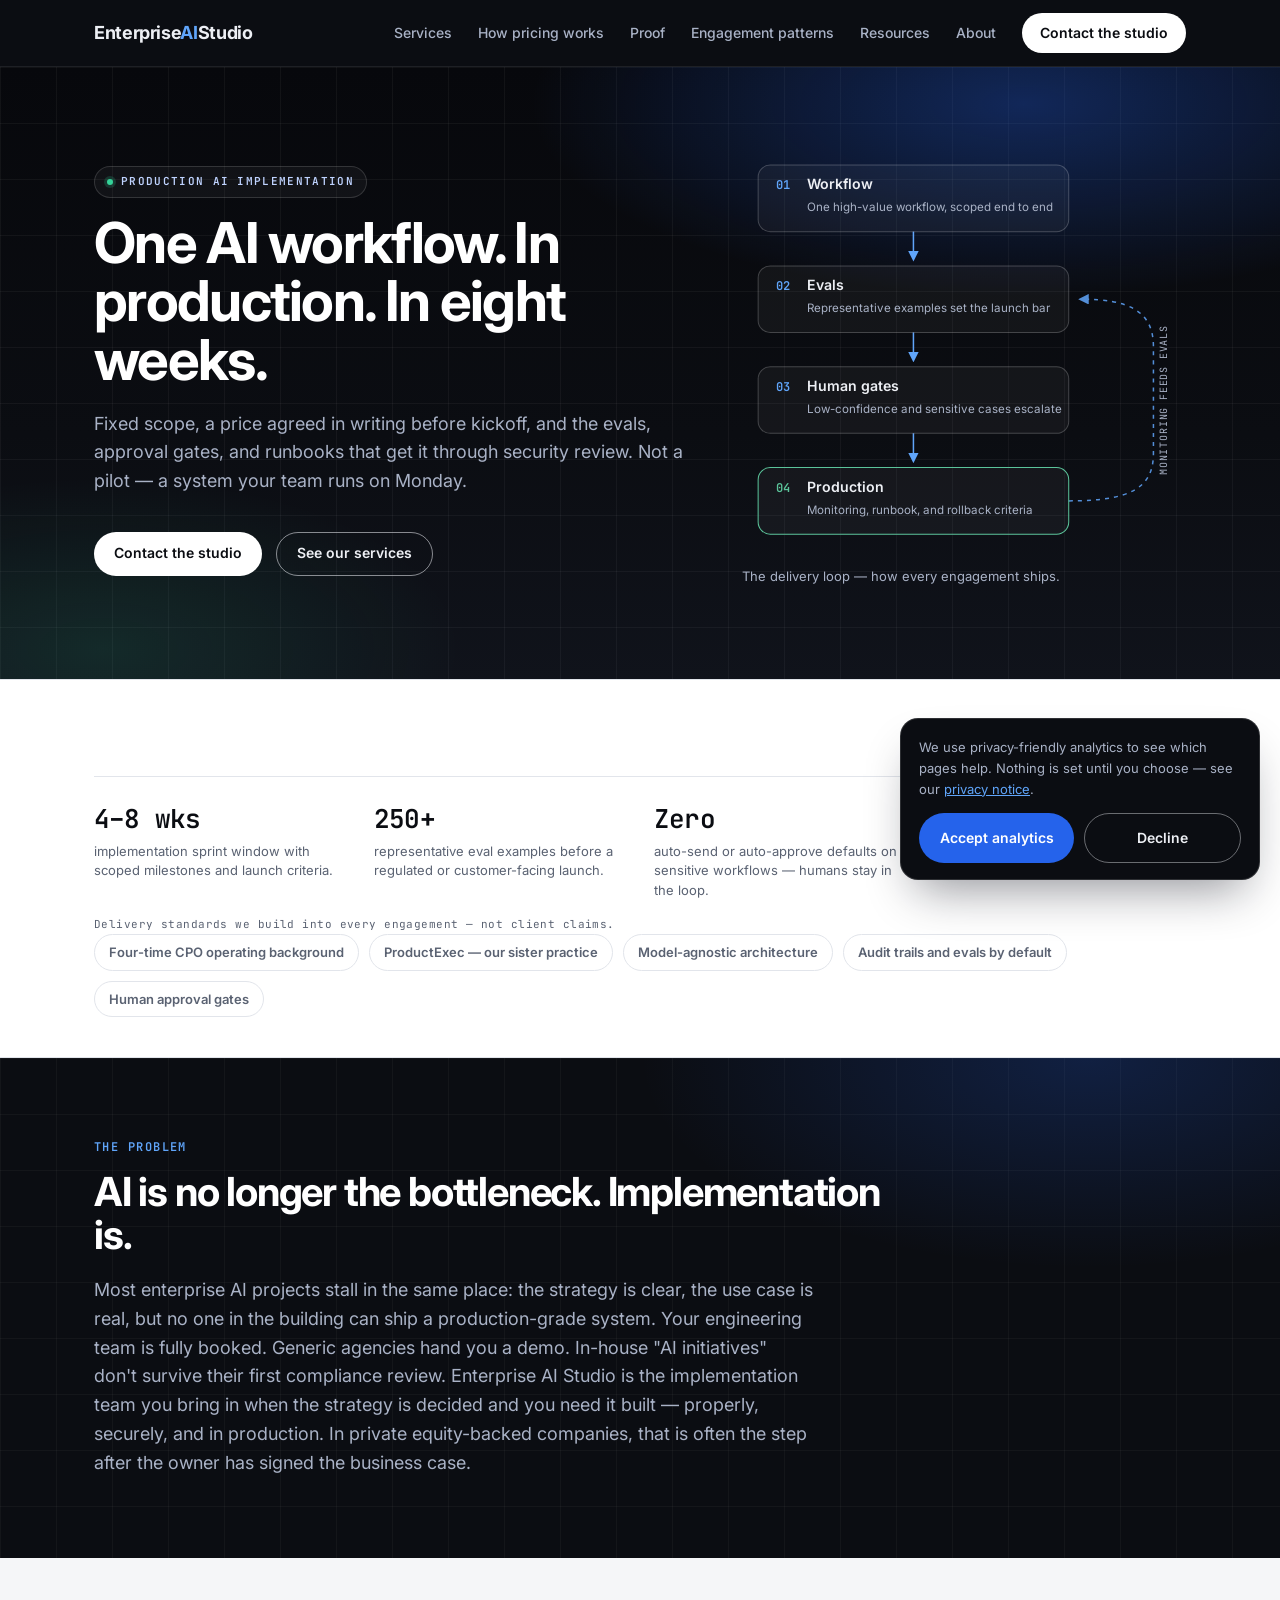
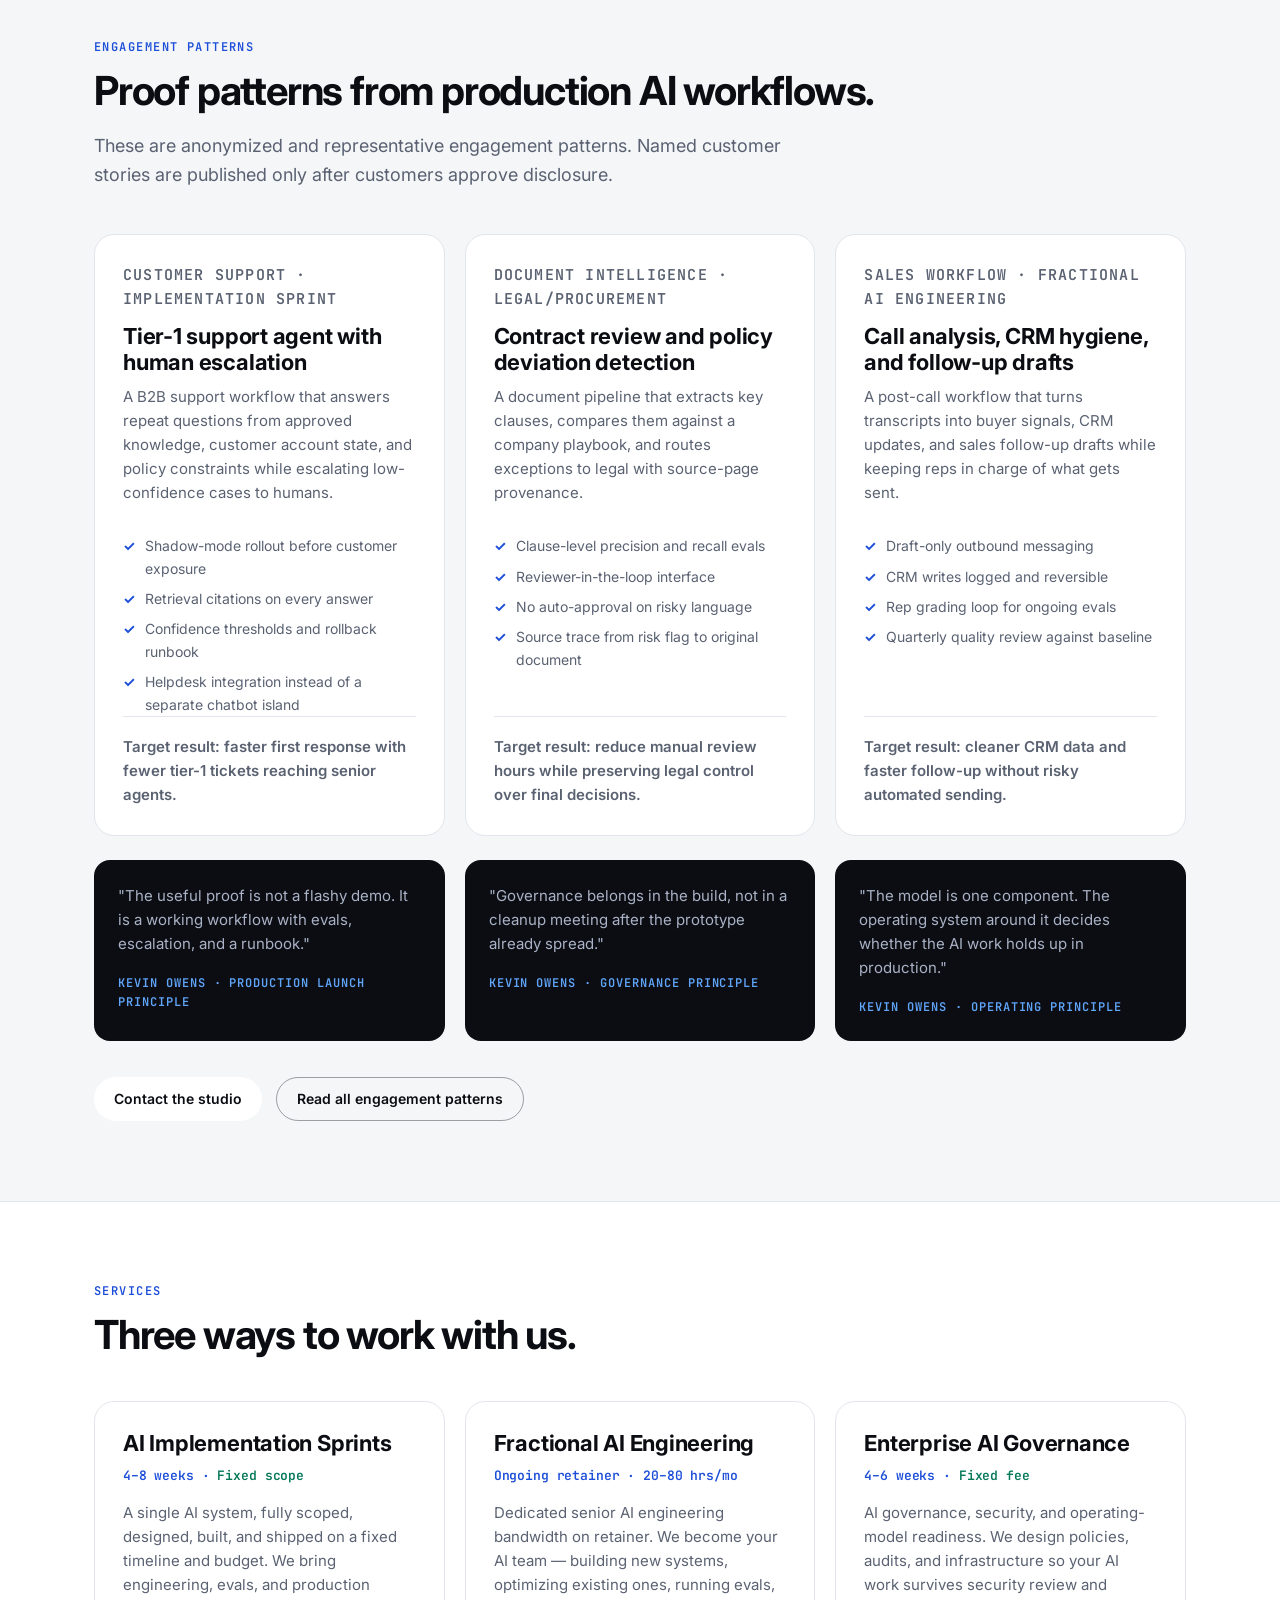
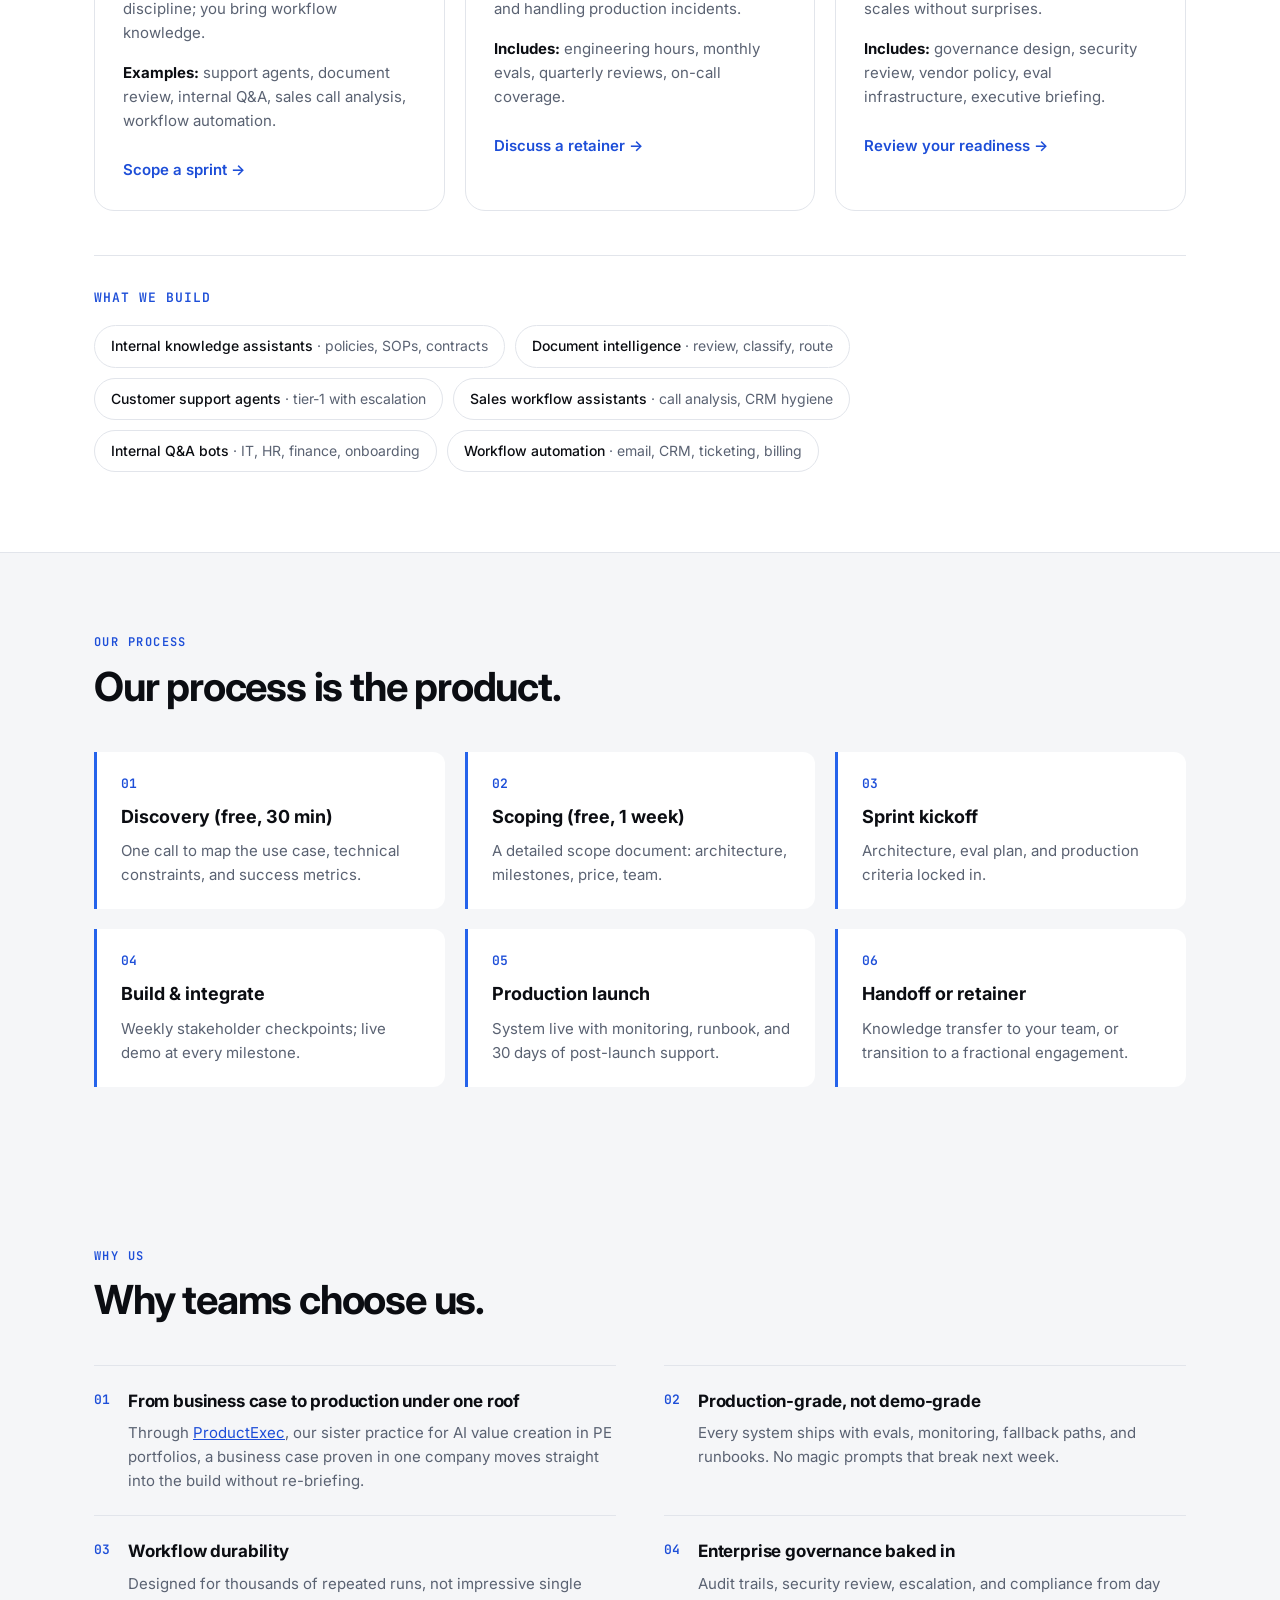
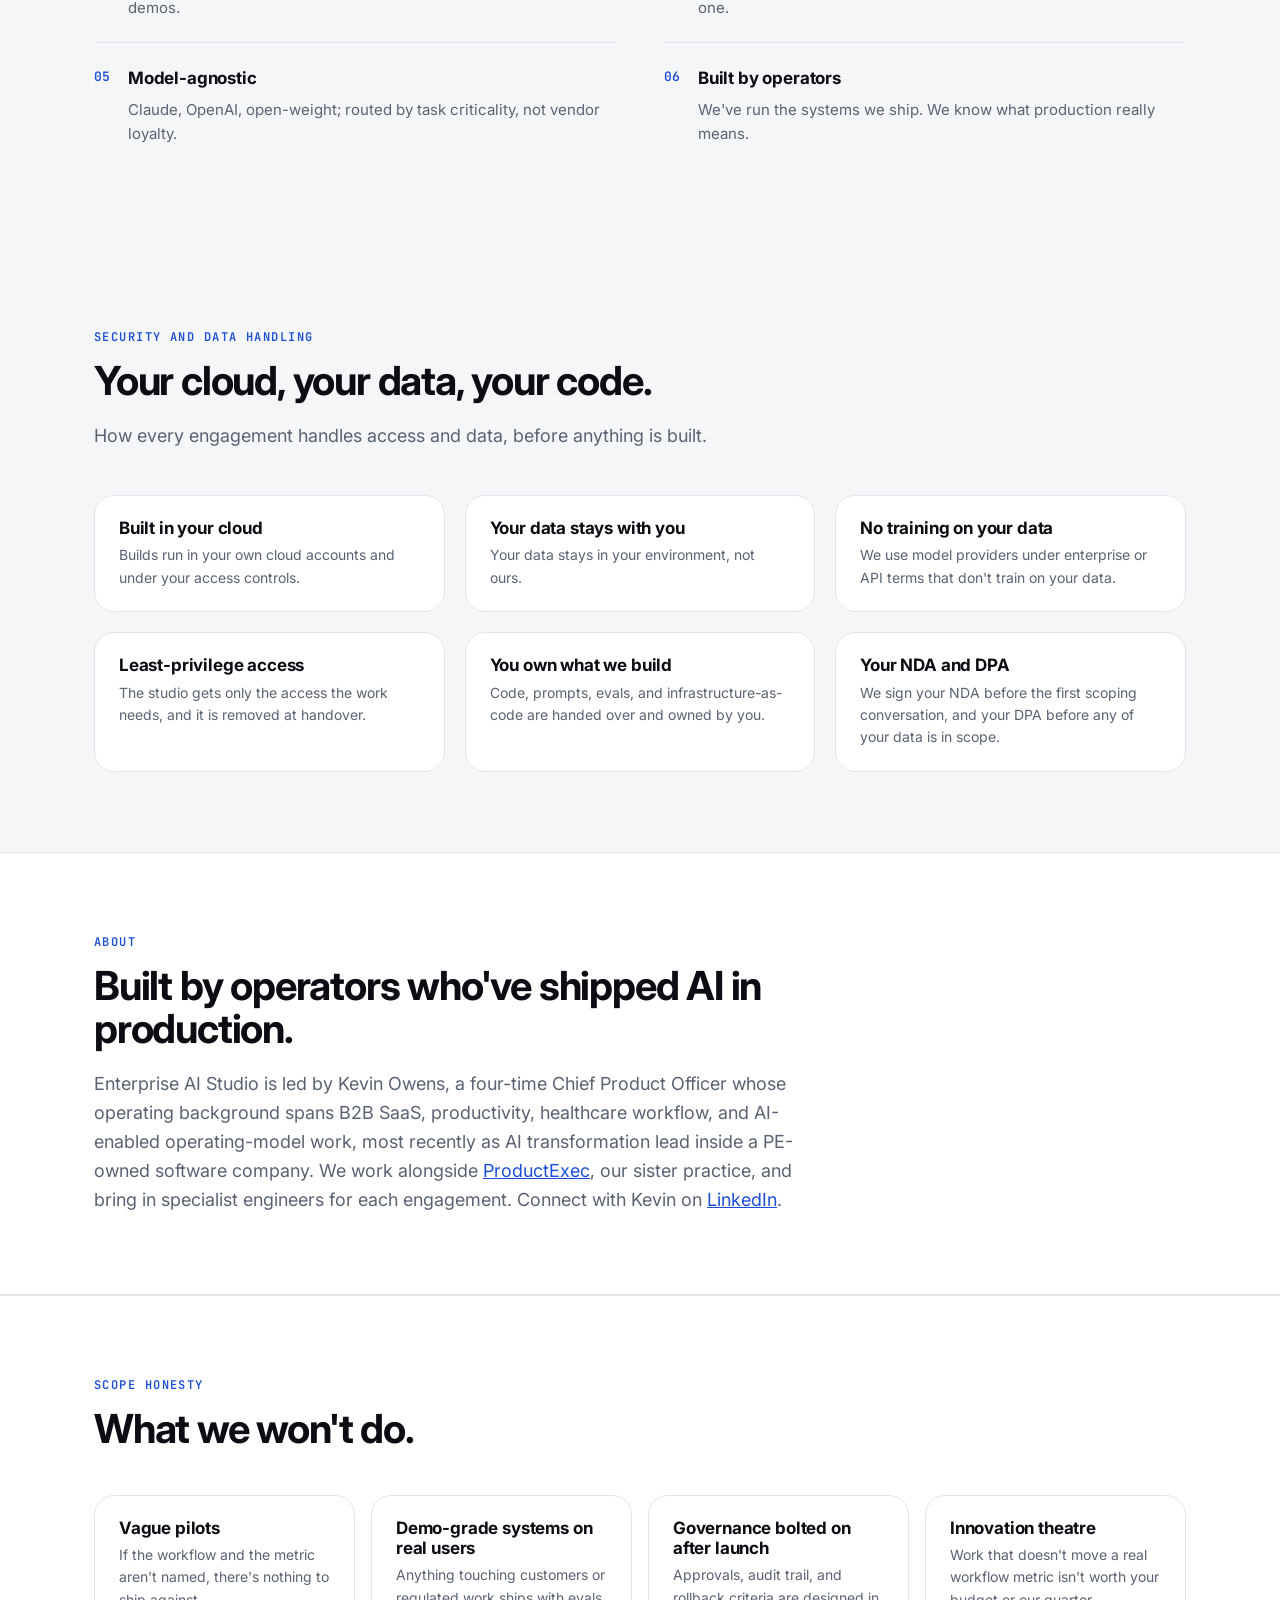
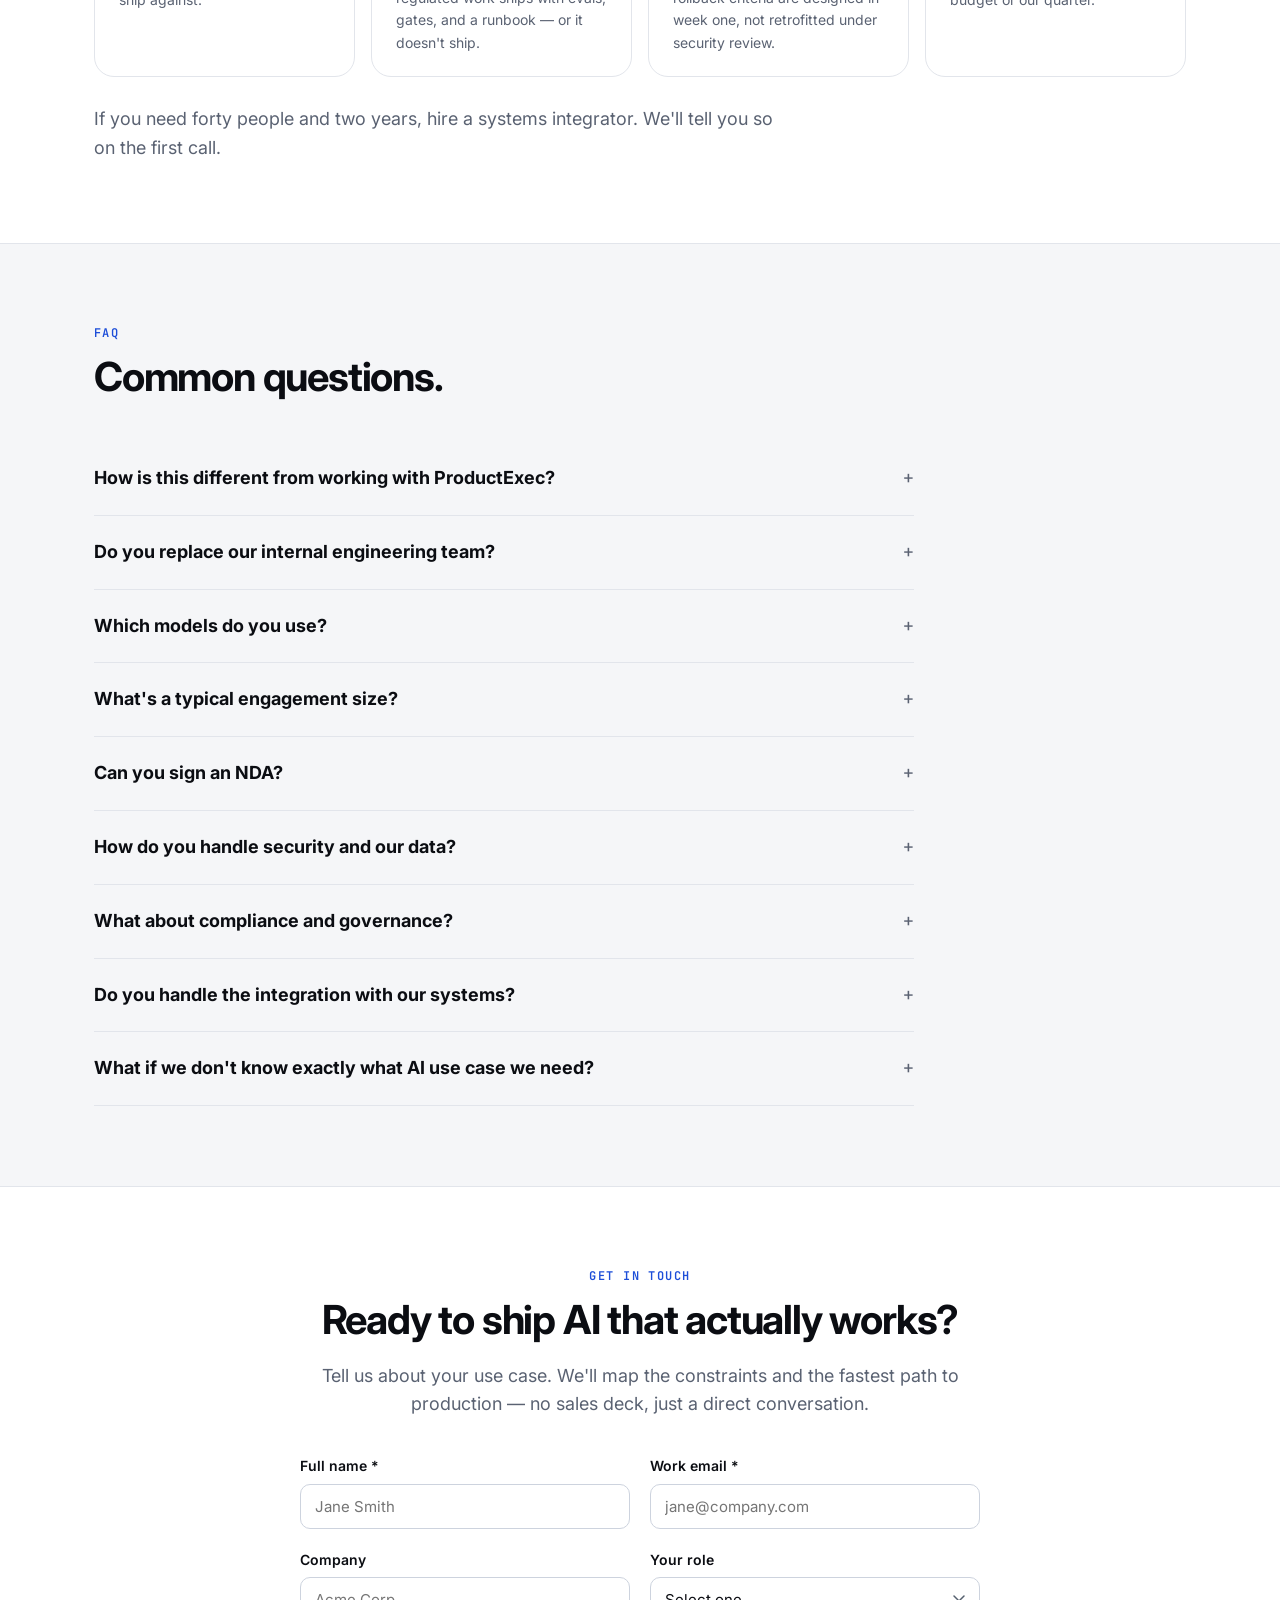
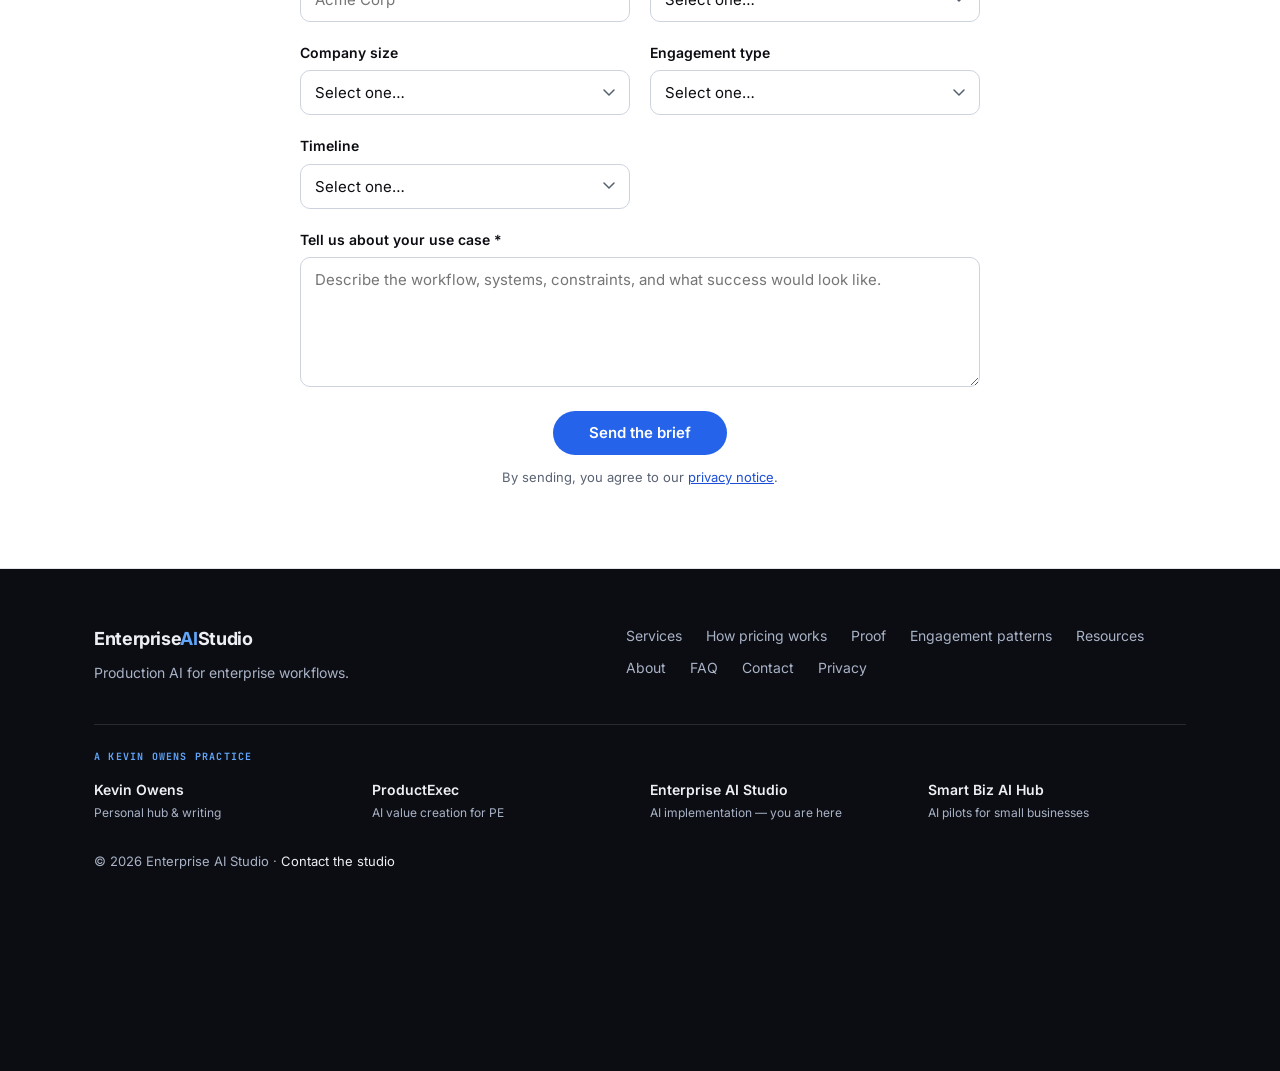
==== commit d57d06ca: "Apply Kevin's decisions: no prices, security section, booking link - No prices anywhere: /pricing (s" ====
--- a/index.html
+++ b/index.html
@@ -97,8 +97,7 @@
         "name": "AI Implementation Sprints",
         "description": "A single AI system, fully scoped, designed, built, and shipped on a fixed timeline and budget. 4-8 weeks, fixed scope.",
         "provider": { "@type": "Organization", "name": "Enterprise AI Studio" },
-        "areaServed": ["United States", "United Kingdom", "European Union"],
-        "offers": { "@type": "AggregateOffer", "priceCurrency": "USD", "lowPrice": 40000, "highPrice": 120000 }
+        "areaServed": ["United States", "United Kingdom", "European Union"]
       },
       {
         "@type": "Service",
@@ -106,8 +105,7 @@
         "name": "Fractional AI Engineering",
         "description": "Dedicated senior AI engineering bandwidth on retainer. Ongoing engagement, 20-80 hours per month.",
         "provider": { "@type": "Organization", "name": "Enterprise AI Studio" },
-        "areaServed": ["United States", "United Kingdom", "European Union"],
-        "offers": { "@type": "AggregateOffer", "priceCurrency": "USD", "lowPrice": 8000, "highPrice": 30000 }
+        "areaServed": ["United States", "United Kingdom", "European Union"]
       },
       {
         "@type": "Service",
@@ -115,8 +113,7 @@
         "name": "Enterprise AI Governance",
         "description": "AI governance, security, and operating-model readiness. Design policies, audits, and infrastructure. 4-6 weeks, fixed fee.",
         "provider": { "@type": "Organization", "name": "Enterprise AI Studio" },
-        "areaServed": ["United States", "United Kingdom", "European Union"],
-        "offers": { "@type": "AggregateOffer", "priceCurrency": "USD", "lowPrice": 25000, "highPrice": 60000 }
+        "areaServed": ["United States", "United Kingdom", "European Union"]
       }
     ]
   }
@@ -145,12 +142,17 @@
       {
         "@type": "Question",
         "name": "What's a typical engagement size?",
-        "acceptedAnswer": { "@type": "Answer", "text": "Implementation sprints range from $40K-$120K. Retainers from $8K-$30K/month. Governance projects from $25K-$60K." }
+        "acceptedAnswer": { "@type": "Answer", "text": "Implementation sprints are 4-8 weeks of fixed scope for one workflow. Retainers run 20, 40, 60, or 80 hours a month. Governance programs are 4-6 weeks at a fixed fee. Every engagement is quoted in writing after a free 30-minute discovery call and, for sprints, a free one-week scoping phase." }
       },
       {
         "@type": "Question",
         "name": "Can you sign an NDA?",
-        "acceptedAnswer": { "@type": "Answer", "text": "Yes. We sign mutual NDAs before any scoping conversation." }
+        "acceptedAnswer": { "@type": "Answer", "text": "Yes. We sign your NDA before any scoping conversation, and your DPA before any of your data is in scope." }
+      },
+      {
+        "@type": "Question",
+        "name": "How do you handle security and our data?",
+        "acceptedAnswer": { "@type": "Answer", "text": "Builds run in your own cloud accounts, under your access controls, and your data stays in your environment. We use model providers under enterprise or API terms that don't train on your data. The studio gets least-privilege access, removed at handover. The code, prompts, evals, and infrastructure-as-code are handed over and owned by you. We sign your NDA and DPA." }
       },
       {
         "@type": "Question",
@@ -193,7 +195,7 @@
     </button>
     <ul class="nav-links" id="site-menu">
       <li><a href="/services">Services</a></li>
-      <li><a href="/pricing">Pricing</a></li>
+      <li><a href="/pricing">How pricing works</a></li>
       <li><a href="/proof">Proof</a></li>
       <li><a href="/case-studies">Engagement patterns</a></li>
       <li><a href="/resources">Resources</a></li>
@@ -211,7 +213,7 @@
       <div>
         <p class="eyebrow">Production AI implementation</p>
         <h1>One AI workflow. In production. In eight weeks.</h1>
-        <p class="lede">Fixed scope, published price, and the evals, approval gates, and runbooks that get it through security review. Not a pilot — a system your team runs on Monday.</p>
+        <p class="lede">Fixed scope, a price agreed in writing before kickoff, and the evals, approval gates, and runbooks that get it through security review. Not a pilot — a system your team runs on Monday.</p>
         <div class="cta-row">
           <a href="/contact" class="btn btn-on-navy">Contact the studio</a>
           <a href="/services" class="btn btn-ghost">See our services</a>
@@ -422,7 +424,7 @@
       <div class="process-step">
         <p class="num">02</p>
         <h3>Scoping (free, 1 week)</h3>
-        <p>A detailed scope document: architecture, milestones, pricing, team.</p>
+        <p>A detailed scope document: architecture, milestones, price, team.</p>
       </div>
       <div class="process-step">
         <p class="num">03</p>
@@ -499,6 +501,40 @@
   </div>
 </section>
 
+<section id="security">
+  <div class="container">
+    <p class="section-eyebrow">Security and data handling</p>
+    <h2 class="section-headline">Your cloud, your data, your code.</h2>
+    <p class="section-body">How every engagement handles access and data, before anything is built.</p>
+    <div class="grid-3">
+      <article class="card card-sm">
+        <h3>Built in your cloud</h3>
+        <p>Builds run in your own cloud accounts and under your access controls.</p>
+      </article>
+      <article class="card card-sm">
+        <h3>Your data stays with you</h3>
+        <p>Your data stays in your environment, not ours.</p>
+      </article>
+      <article class="card card-sm">
+        <h3>No training on your data</h3>
+        <p>We use model providers under enterprise or API terms that don't train on your data.</p>
+      </article>
+      <article class="card card-sm">
+        <h3>Least-privilege access</h3>
+        <p>The studio gets only the access the work needs, and it is removed at handover.</p>
+      </article>
+      <article class="card card-sm">
+        <h3>You own what we build</h3>
+        <p>Code, prompts, evals, and infrastructure-as-code are handed over and owned by you.</p>
+      </article>
+      <article class="card card-sm">
+        <h3>Your NDA and DPA</h3>
+        <p>We sign your NDA before the first scoping conversation, and your DPA before any of your data is in scope.</p>
+      </article>
+    </div>
+  </div>
+</section>
+
 <section id="about" class="band">
   <div class="container">
     <p class="section-eyebrow">About</p>
@@ -552,11 +588,15 @@
       </details>
       <details class="faq-item">
         <summary>What's a typical engagement size?</summary>
-        <p>Implementation sprints range from $40K-$120K. Retainers from $8K-$30K/month. Governance projects from $25K-$60K.</p>
+        <p>Implementation sprints are 4–8 weeks of fixed scope for one workflow. Retainers run 20, 40, 60, or 80 hours a month. Governance programs are 4–6 weeks at a fixed fee. Every engagement is quoted in writing after a free 30-minute discovery call and, for sprints, a free one-week scoping phase. See <a href="/pricing">how pricing works</a>.</p>
       </details>
       <details class="faq-item">
         <summary>Can you sign an NDA?</summary>
-        <p>Yes. We sign mutual NDAs before any scoping conversation.</p>
+        <p>Yes. We sign your NDA before any scoping conversation, and your DPA before any of your data is in scope.</p>
+      </details>
+      <details class="faq-item">
+        <summary>How do you handle security and our data?</summary>
+        <p>Builds run in your own cloud accounts, under your access controls, and your data stays in your environment. We use model providers under enterprise or API terms that don't train on your data. The studio gets least-privilege access, removed at handover. The code, prompts, evals, and infrastructure-as-code are handed over and owned by you. We sign your NDA and DPA. More in <a href="#security">security and data handling</a>.</p>
       </details>
       <details class="faq-item">
         <summary>What about compliance and governance?</summary>
@@ -648,16 +688,6 @@
               <option value="exploring">Exploring</option>
             </select>
           </div>
-          <div class="form-field">
-            <label for="budget">Budget band</label>
-            <select id="budget" name="budget">
-              <option value="">Select one…</option>
-              <option value="25k-60k">$25K–$60K (governance)</option>
-              <option value="40k-120k">$40K–$120K (sprint)</option>
-              <option value="8k-30k-month">$8K–$30K / month (retainer)</option>
-              <option value="not-sure">Not sure yet</option>
-            </select>
-          </div>
         </div>
         <div class="form-field">
           <label for="message">Tell us about your use case *</label>
@@ -686,7 +716,7 @@
       </div>
       <nav class="footer-links" aria-label="Footer">
         <a href="/services">Services</a>
-        <a href="/pricing">Pricing</a>
+        <a href="/pricing">How pricing works</a>
         <a href="/proof">Proof</a>
         <a href="/case-studies">Engagement patterns</a>
         <a href="/resources">Resources</a>
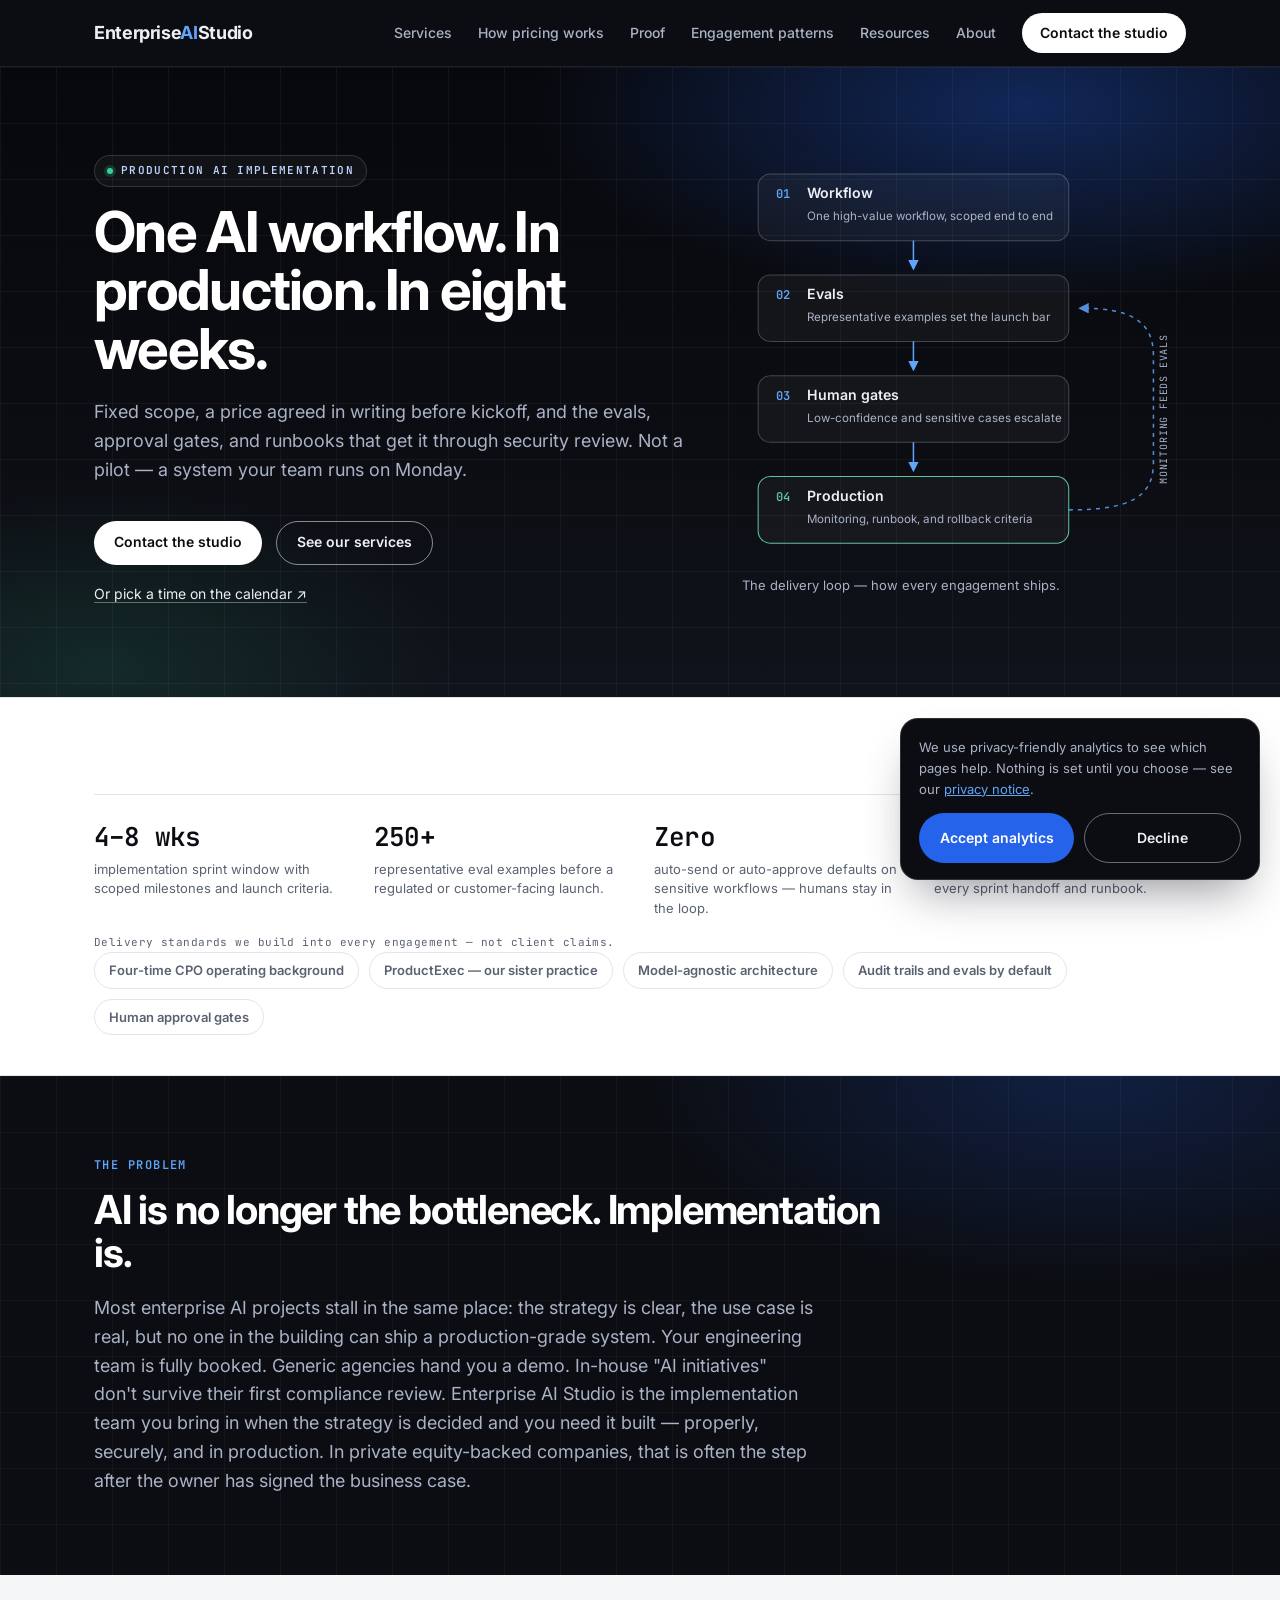
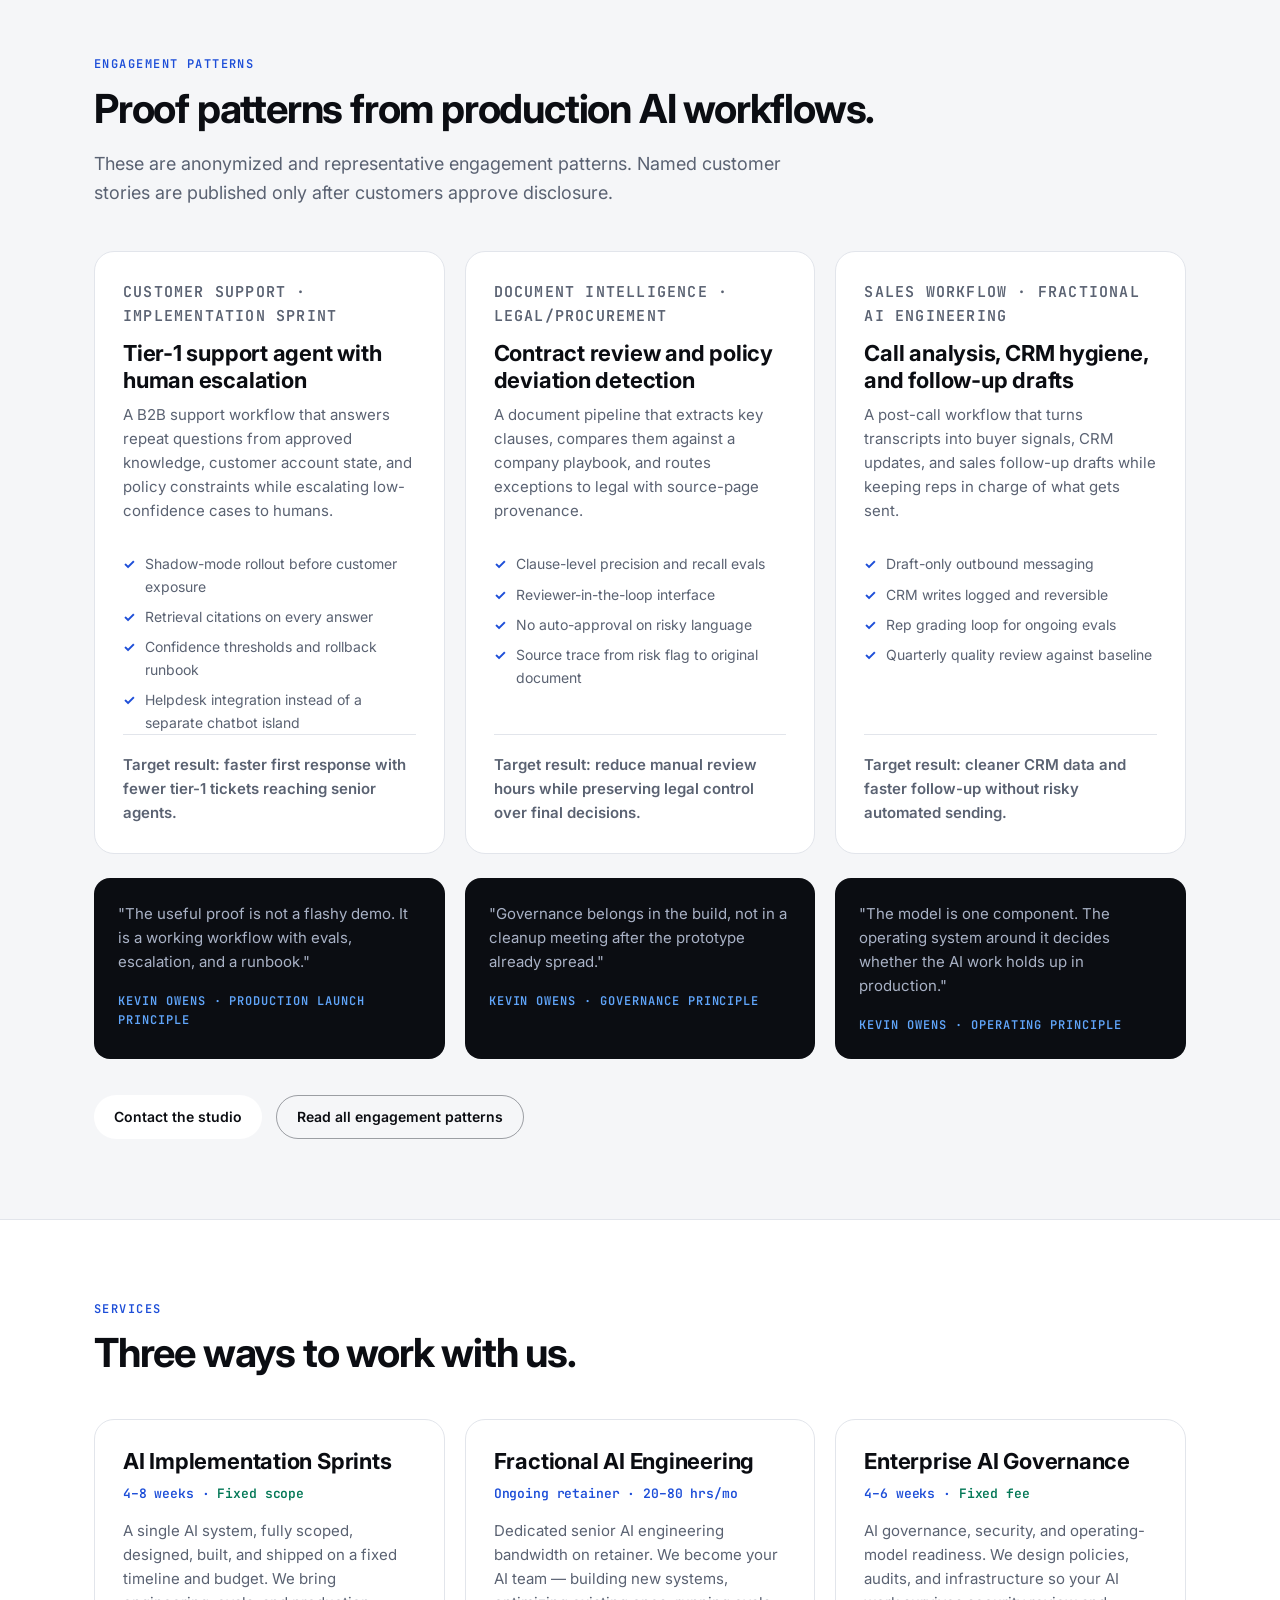
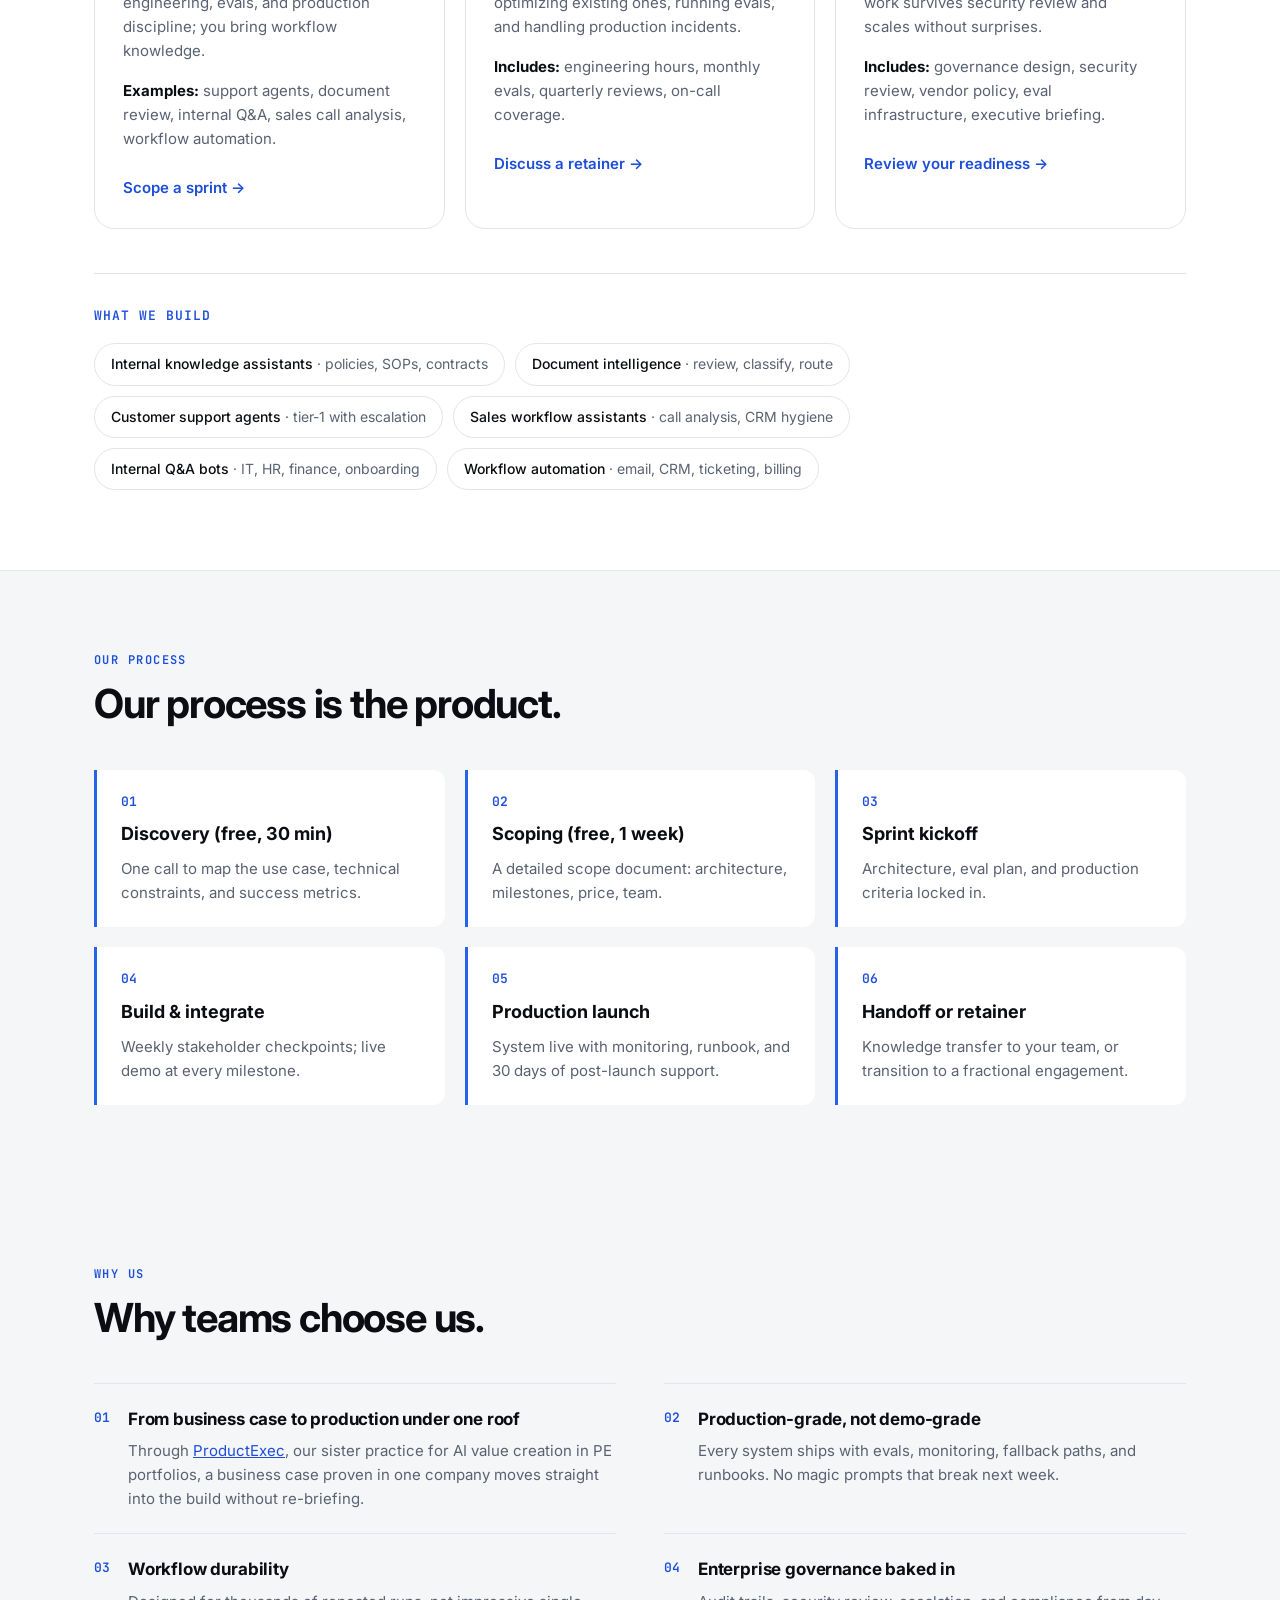
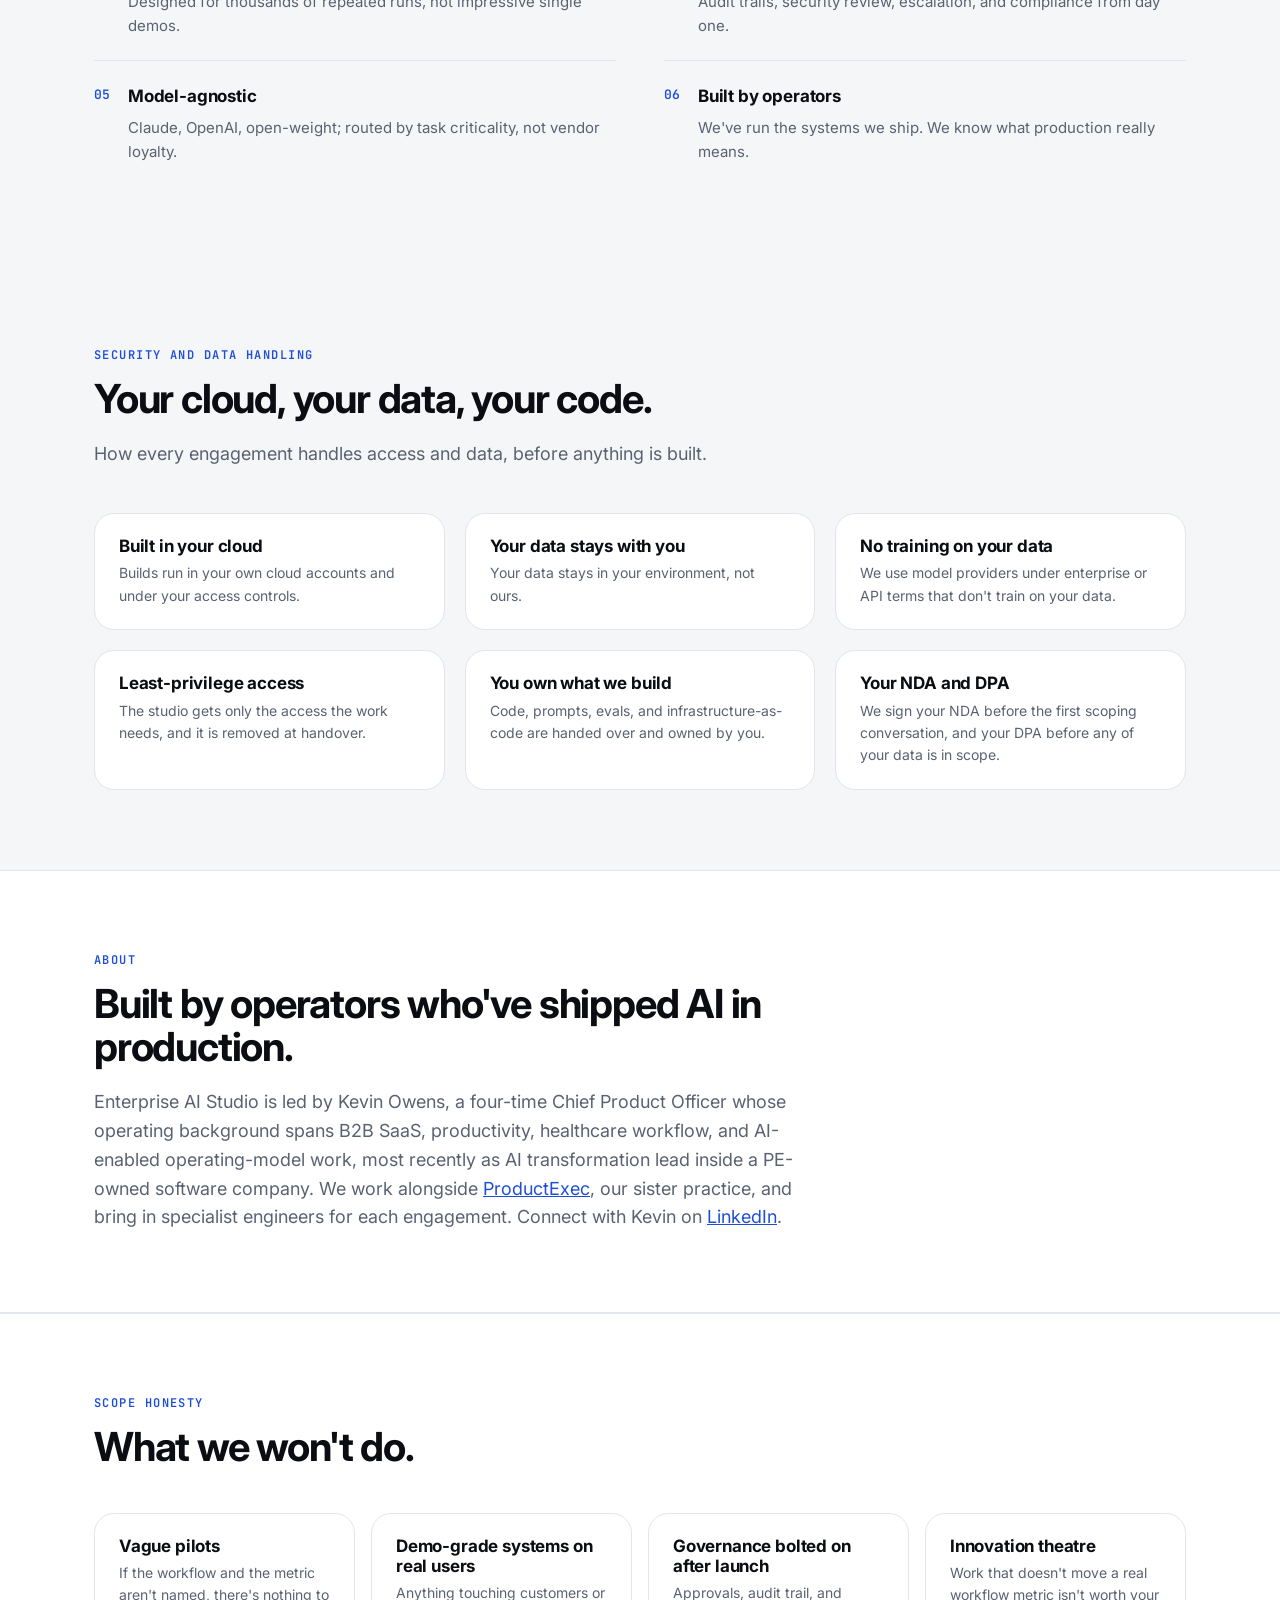
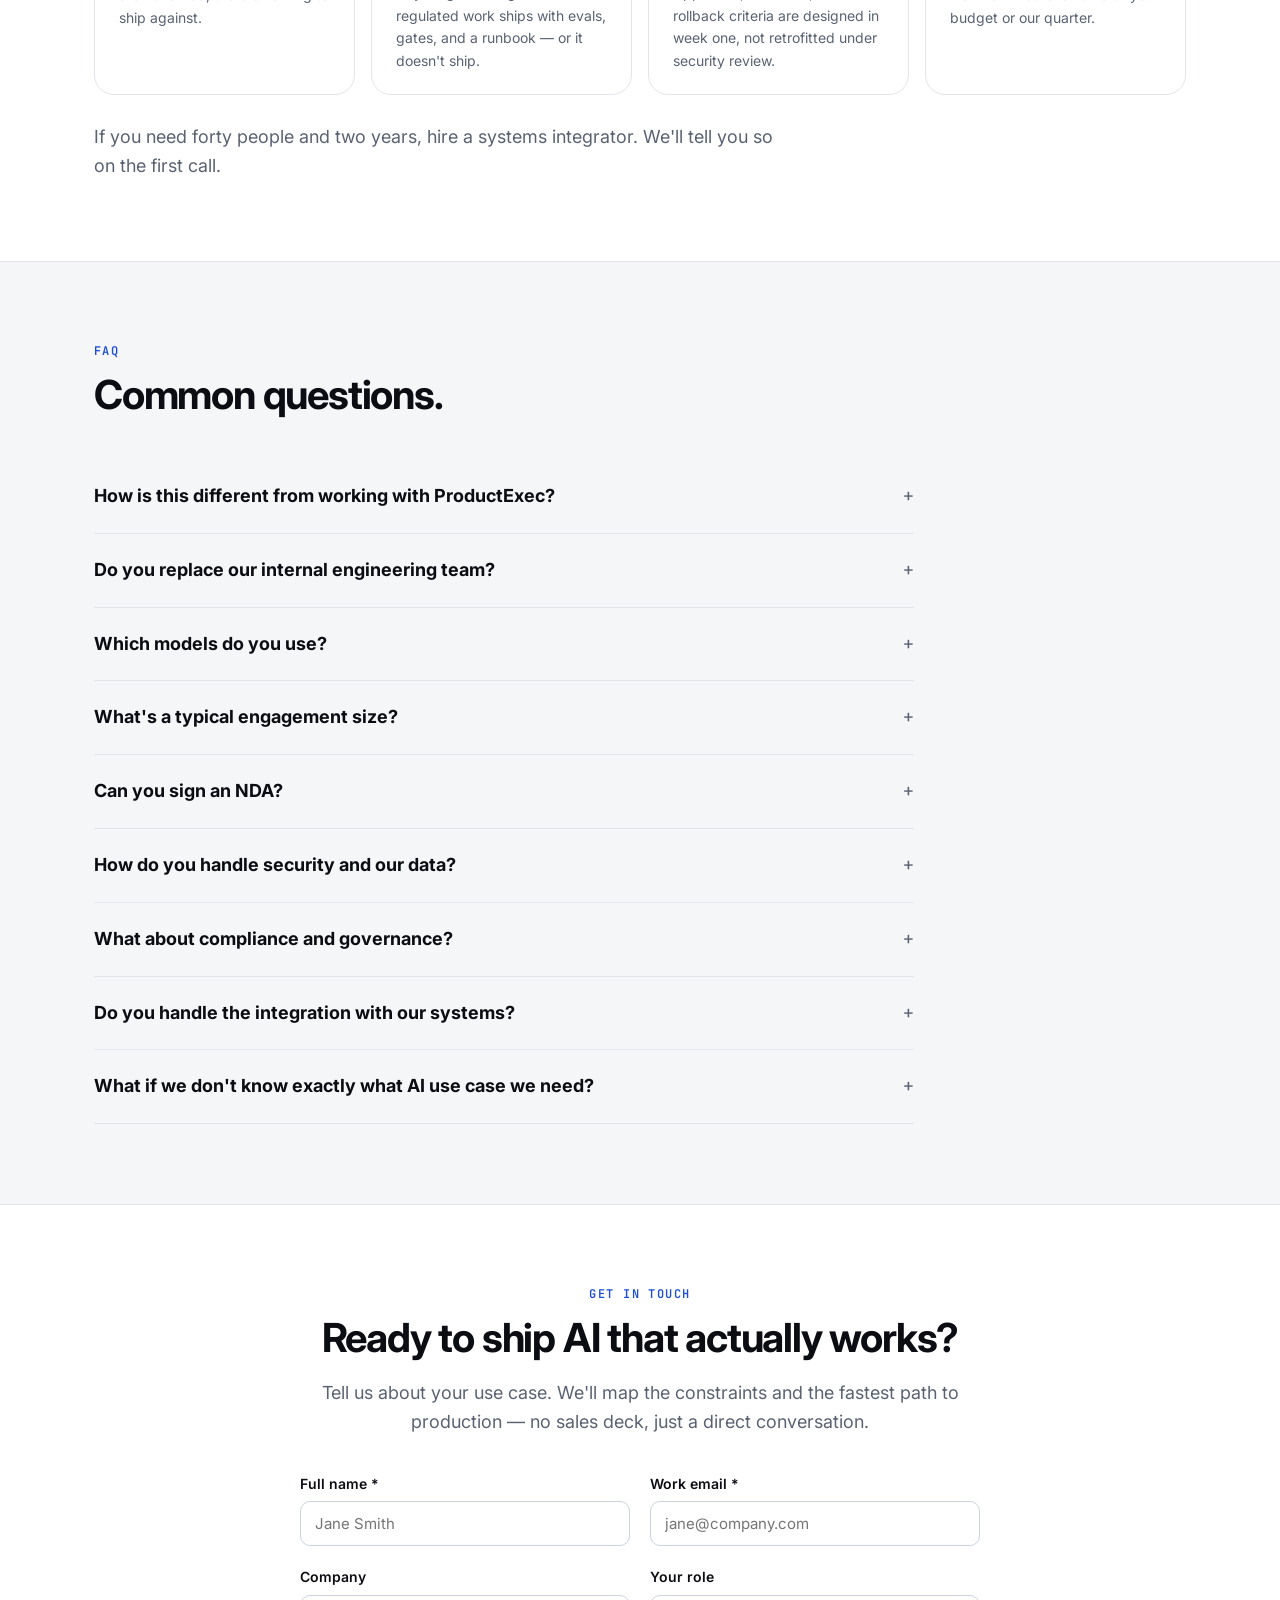
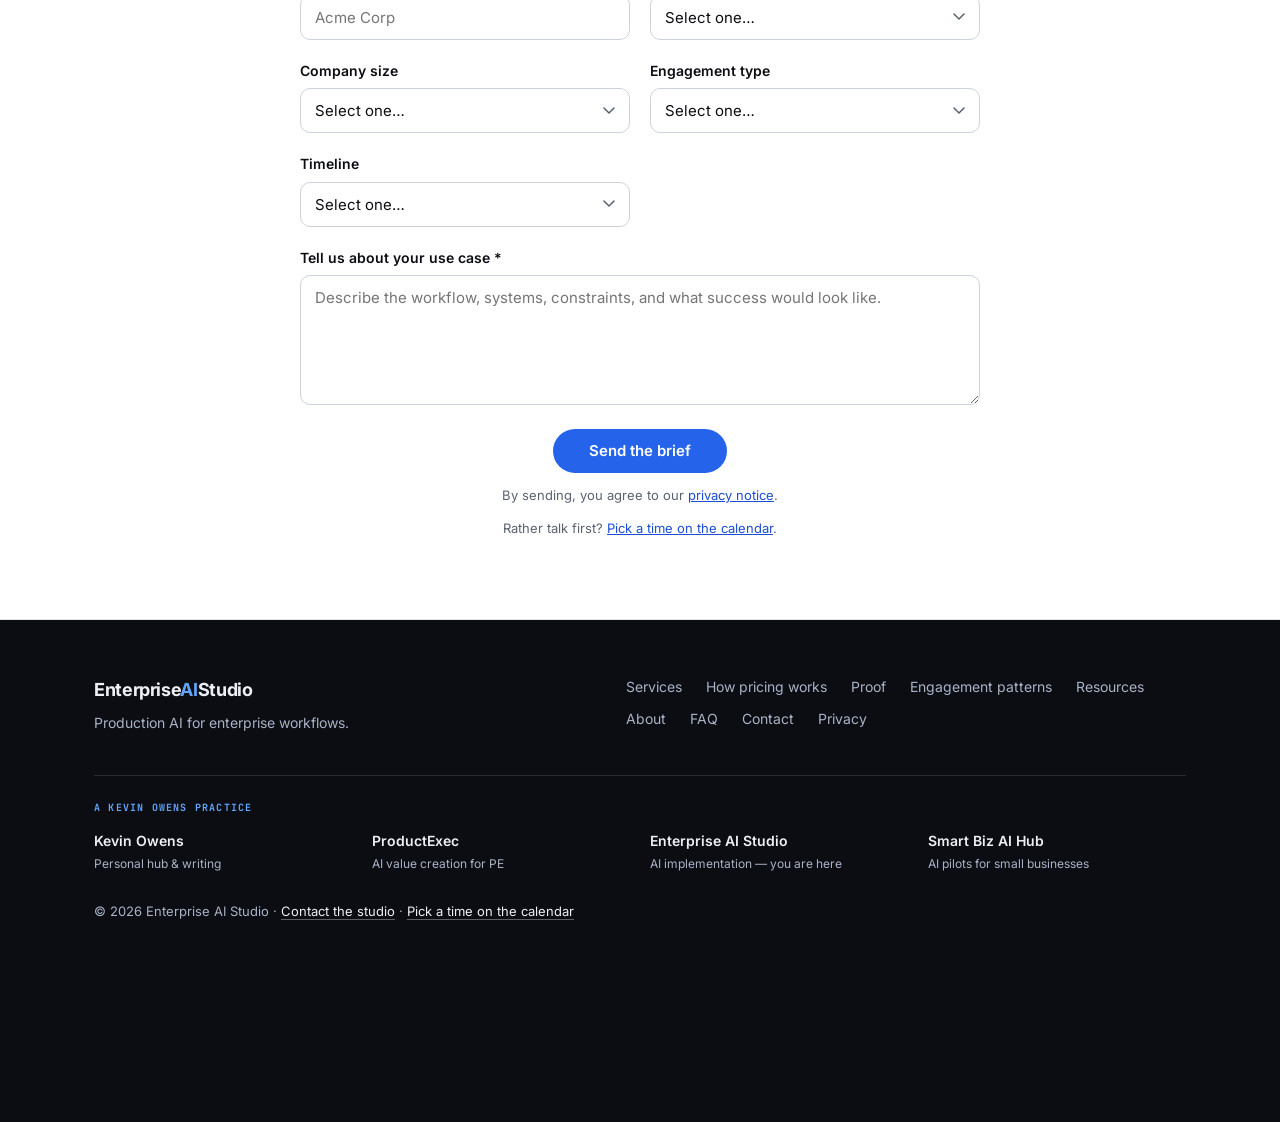
==== commit ce2ebf4e: "Add calendar booking link to home hero, form and every footer - Hero: 'Or pick a time on the calenda" ====
--- a/index.html
+++ b/index.html
@@ -35,7 +35,7 @@
   <link rel="preconnect" href="https://fonts.gstatic.com" crossorigin>
   <link rel="stylesheet" href="https://fonts.googleapis.com/css2?family=Inter:wght@400;500;600;700&family=JetBrains+Mono:wght@400;600&display=swap" media="print" onload="this.media='all'">
   <noscript><link rel="stylesheet" href="https://fonts.googleapis.com/css2?family=Inter:wght@400;500;600;700&family=JetBrains+Mono:wght@400;600&display=swap"></noscript>
-  <link rel="stylesheet" href="/assets/site.css">
+  <link rel="stylesheet" href="/assets/site.css?v=20261119">
   <!-- Structured Data: Organization -->
   <script type="application/ld+json">
   {
@@ -218,6 +218,7 @@
           <a href="/contact" class="btn btn-on-navy">Contact the studio</a>
           <a href="/services" class="btn btn-ghost">See our services</a>
         </div>
+        <p class="hero-booking"><a href="https://calendar.app.google/U4e4ETunoZaib7im8" target="_blank" rel="noopener" data-track-booking>Or pick a time on the calendar <span aria-hidden="true">&#8599;</span></a></p>
       </div>
       <figure class="loop-figure">
         <svg viewBox="0 0 440 396" role="img" aria-labelledby="loop-title loop-desc">
@@ -697,6 +698,7 @@
         <div class="form-submit">
           <button type="submit" class="btn btn-primary btn-form-submit">Send the brief</button>
           <p class="form-consent">By sending, you agree to our <a href="/privacy">privacy notice</a>.</p>
+          <p class="form-consent">Rather talk first? <a href="https://calendar.app.google/U4e4ETunoZaib7im8" target="_blank" rel="noopener">Pick a time on the calendar</a>.</p>
           <p class="form-status success" role="status">✓ Brief sent. We'll be in touch within one business day.</p>
           <p class="form-status error" role="alert">Try again in a few minutes, or <a href="https://www.linkedin.com/in/kevinaowens">message Kevin on LinkedIn</a>.</p>
         </div>
@@ -736,11 +738,11 @@
         <li><a href="https://smartbizaihub.com">Smart Biz AI Hub</a><span>AI pilots for small businesses</span></li>
       </ul>
     </div>
-    <p class="footer-meta">© 2026 Enterprise AI Studio · <a href="/contact#form">Contact the studio</a></p>
+    <p class="footer-meta">© 2026 Enterprise AI Studio · <a href="/contact#form">Contact the studio</a> · <a href="https://calendar.app.google/U4e4ETunoZaib7im8" target="_blank" rel="noopener">Pick a time on the calendar</a></p>
   </div>
 </footer>
 
 
-<script src="/assets/site.js" defer></script>
+<script src="/assets/site.js?v=20261119" defer></script>
 </body>
 </html>
--- a/assets/site.css
+++ b/assets/site.css
@@ -151,6 +151,9 @@
 }
 .hero .lede { font-size: 18px; color: var(--on-navy-muted); max-width: 680px; margin-bottom: 36px; }
 .hero .cta-row { margin-bottom: 0; }
+.hero-booking { margin-top: 18px; font-size: 14px; }
+.hero-booking a { color: var(--on-navy); text-decoration: underline; text-decoration-color: rgba(255,255,255,0.35); text-underline-offset: 3px; }
+.hero-booking a:hover { text-decoration-color: currentColor; }
 .hero .hero-note { margin-top: 28px; font-size: 14px; color: var(--on-navy-muted); }
 
 /* Hero with delivery-loop schematic (home + proof) */
@@ -470,7 +473,7 @@
 .footer-link-button:hover { color: var(--on-navy); text-decoration: underline; }
 .footer-link-button[hidden] { display: none; }
 .footer-meta { font-size: 13px; margin-top: 28px; color: var(--on-navy-muted); }
-.footer-meta a { color: var(--on-navy); text-decoration: none; }
+.footer-meta a { color: var(--on-navy); text-decoration: underline; text-decoration-color: rgba(255,255,255,0.35); text-underline-offset: 3px; }
 .footer-meta a:hover { text-decoration: underline; }
 
 .family-strip { border-top: 1px solid rgba(255,255,255,.12); margin-top: 40px; padding-top: 24px; }
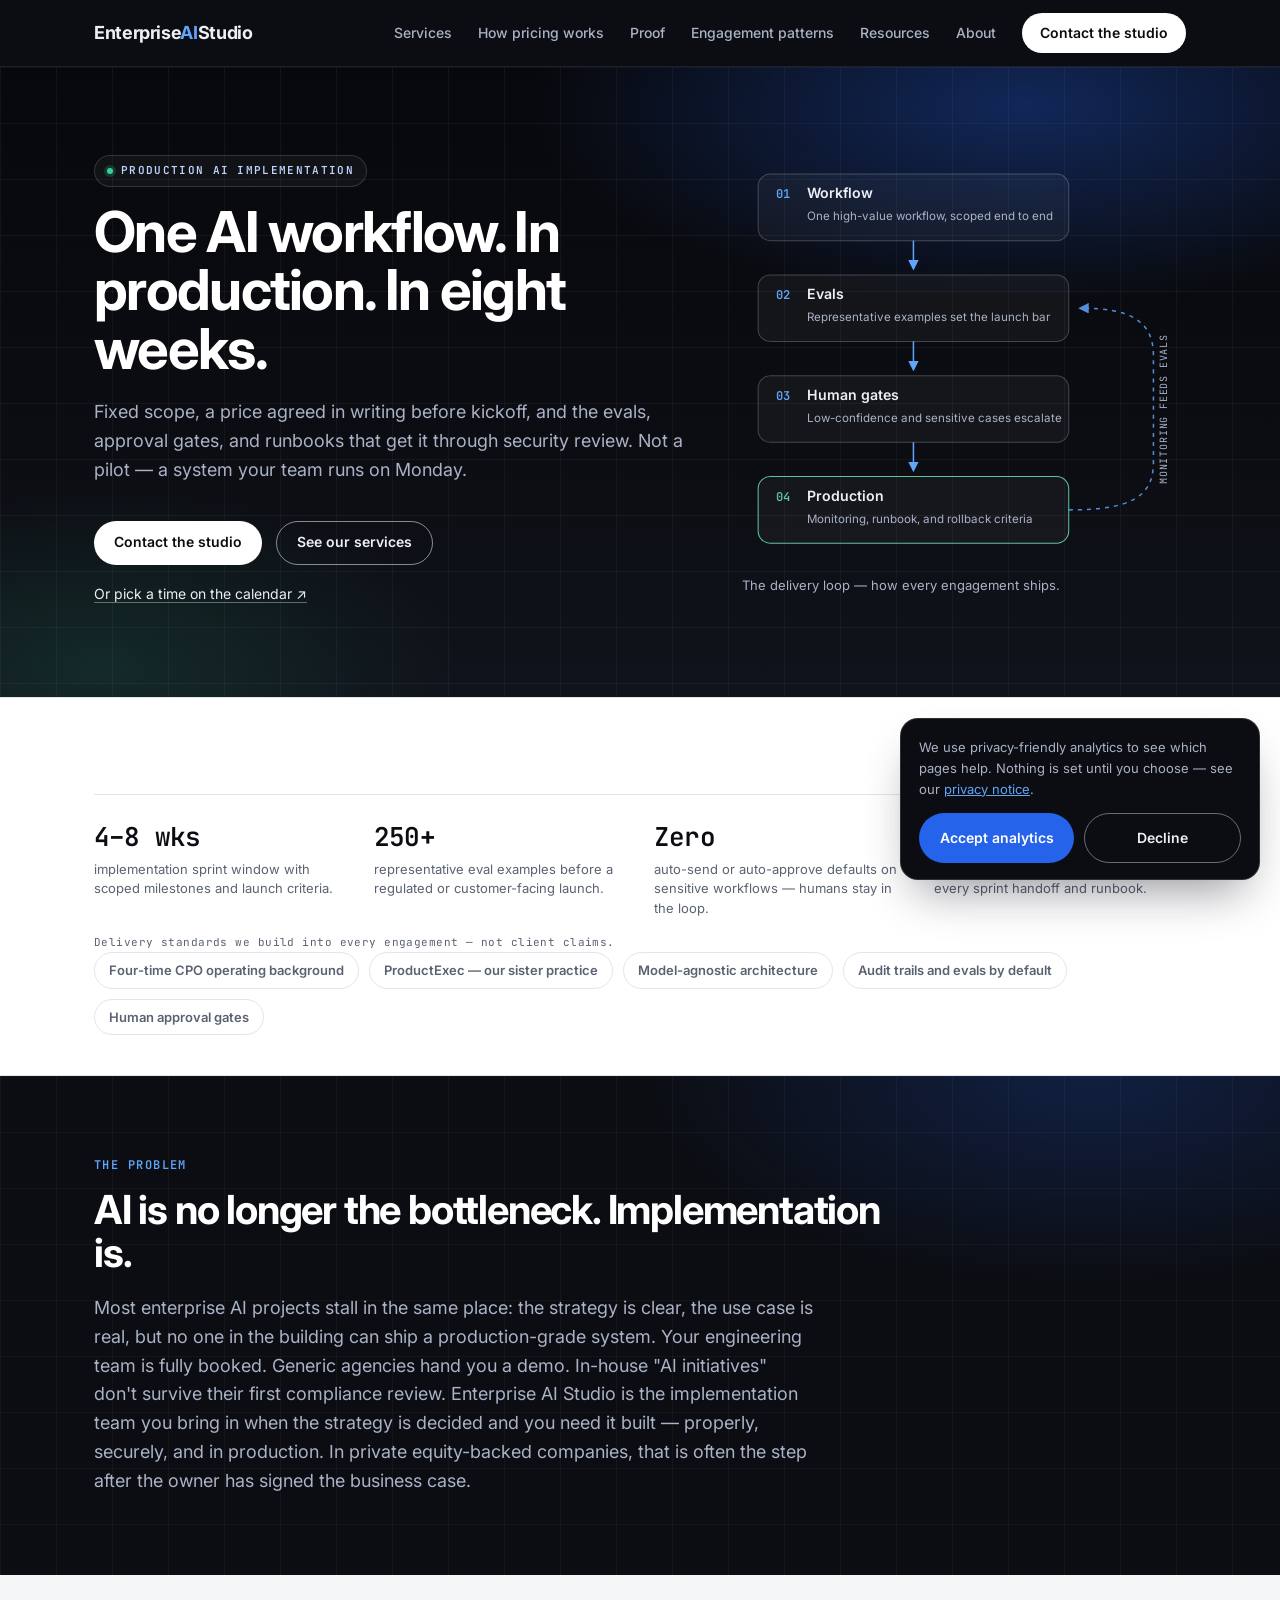
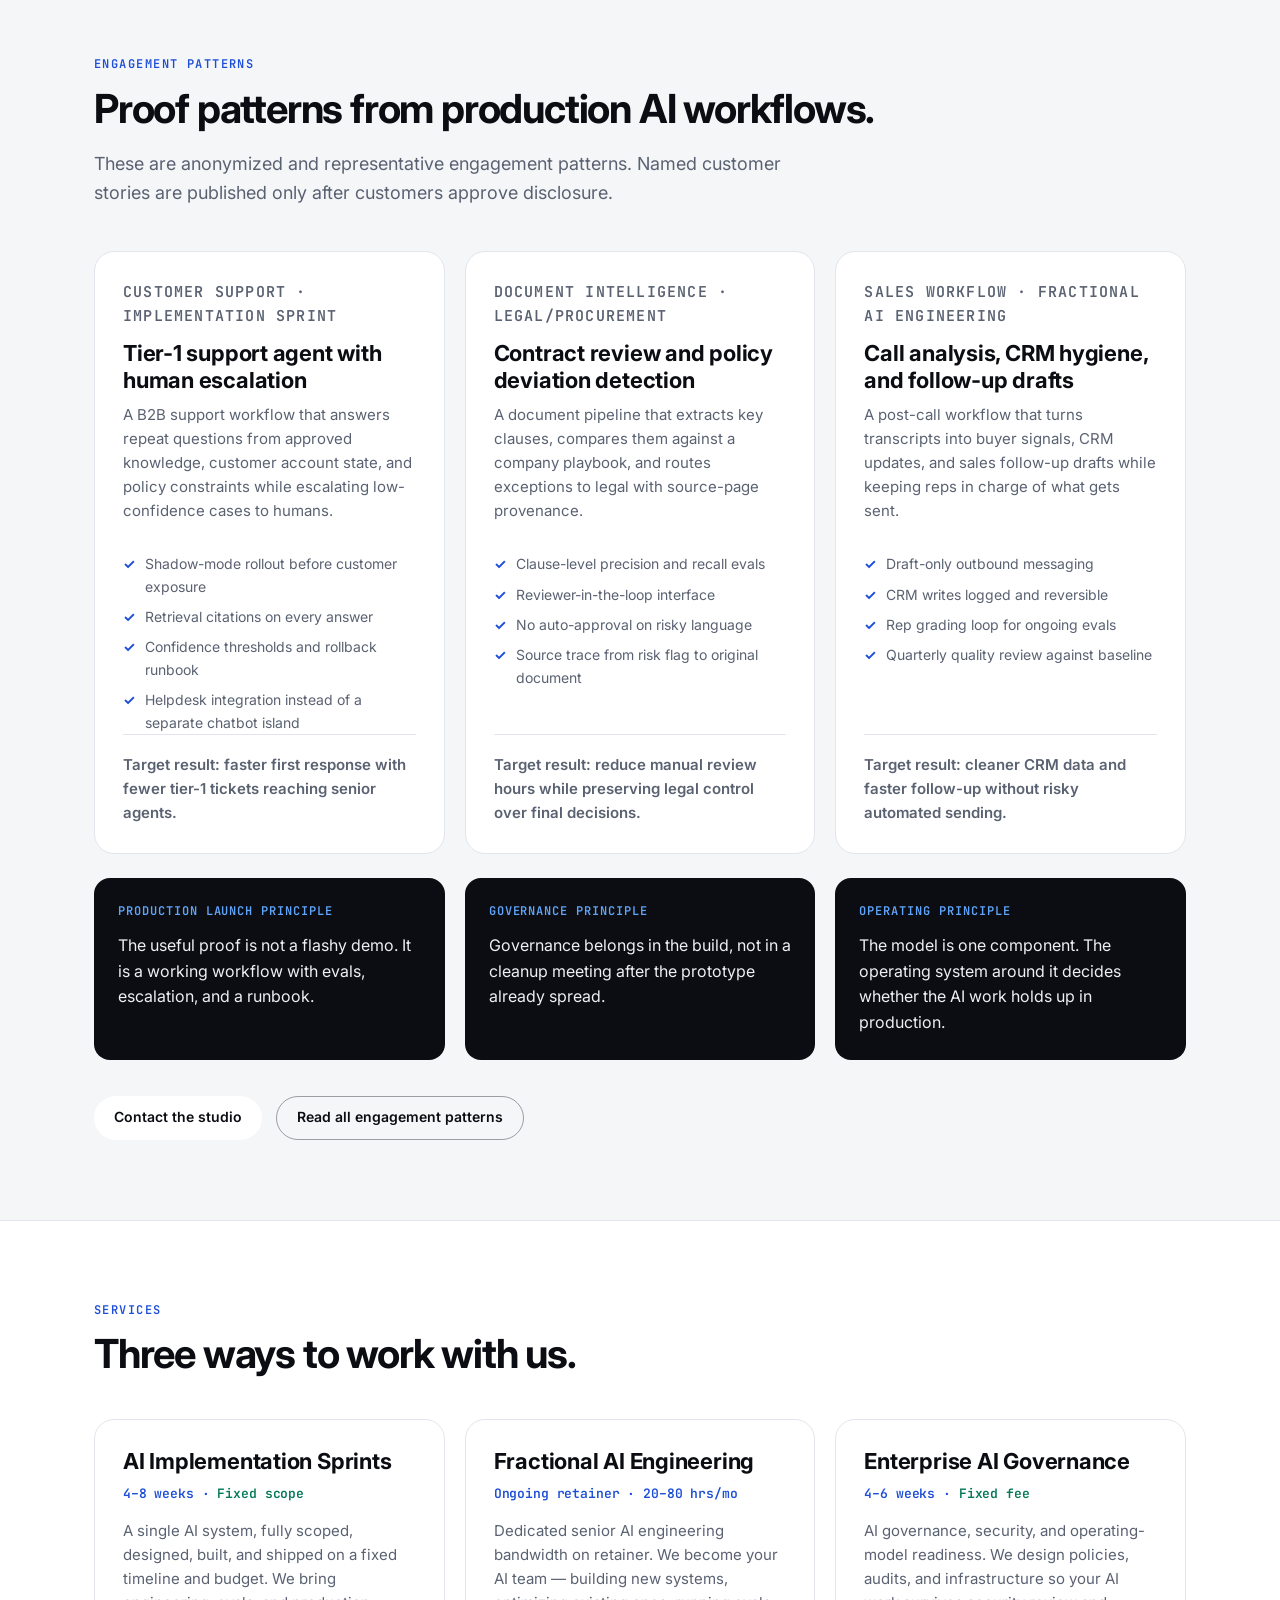
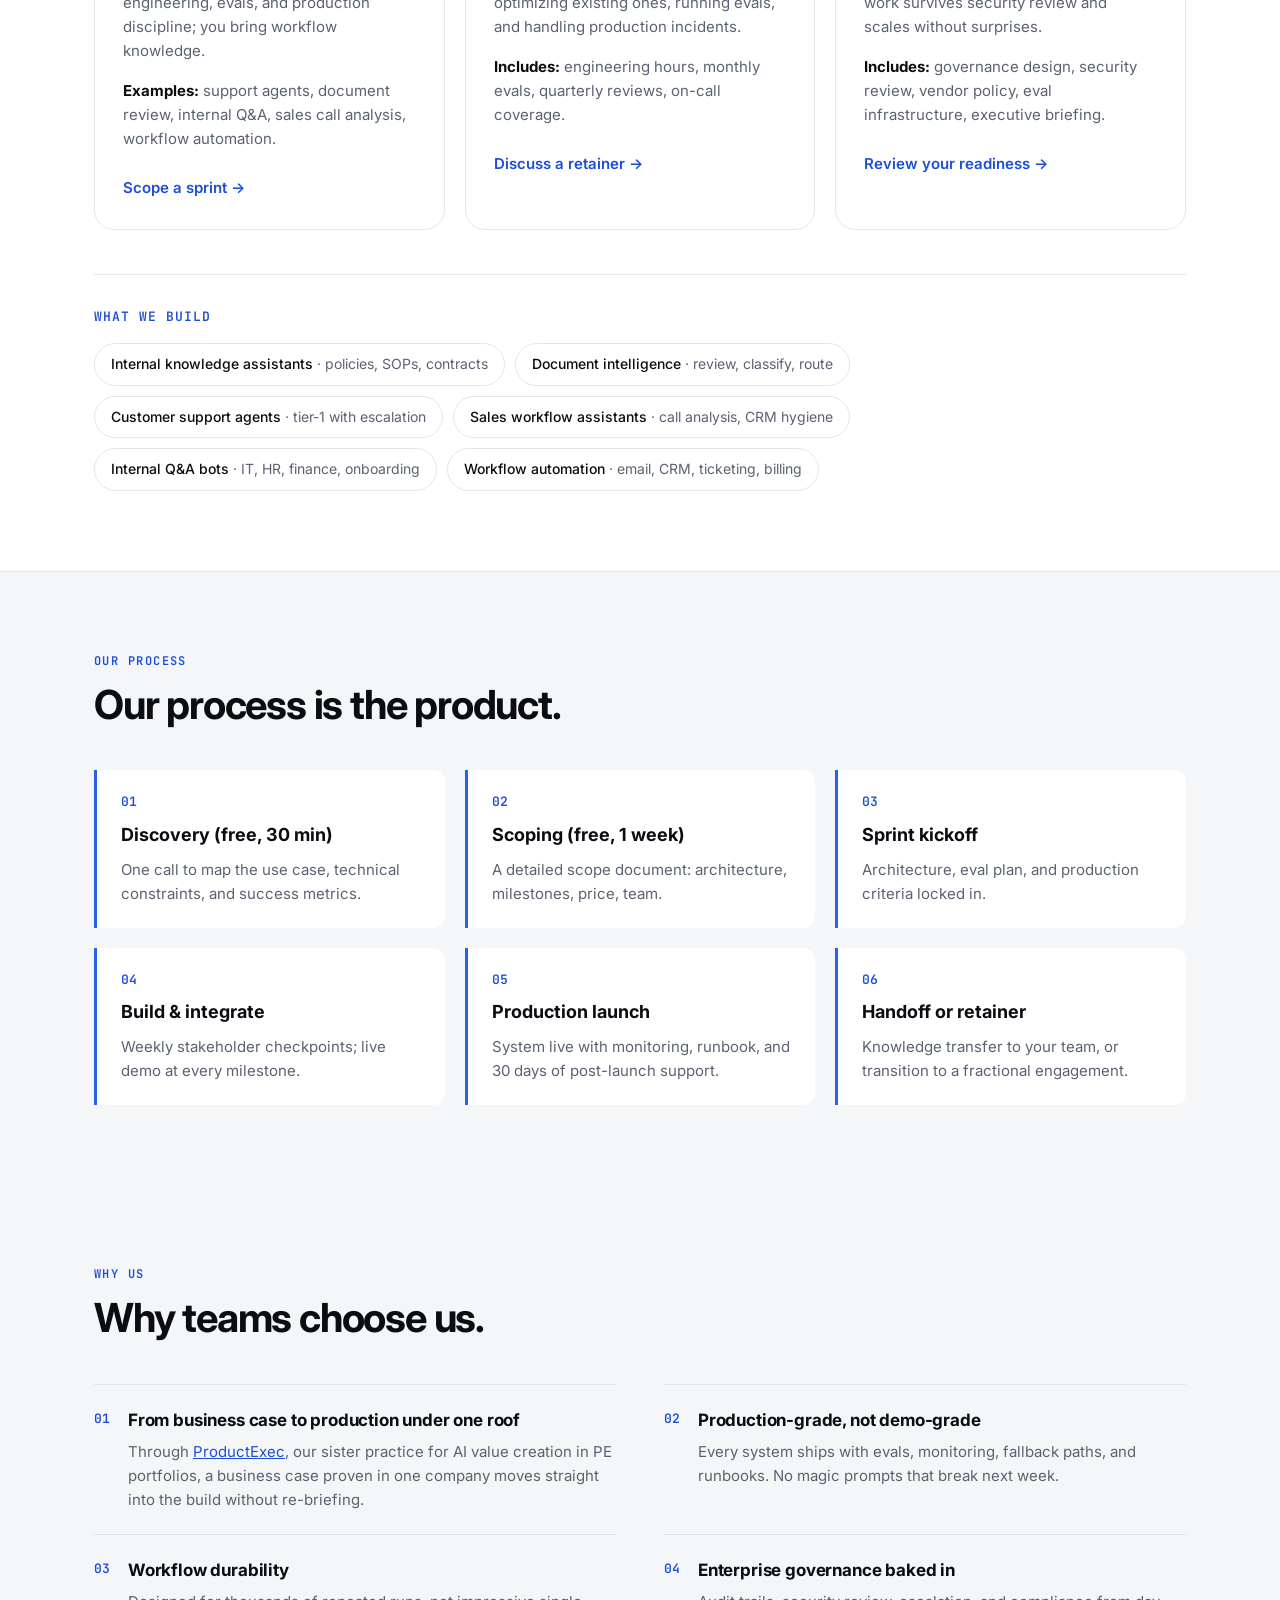
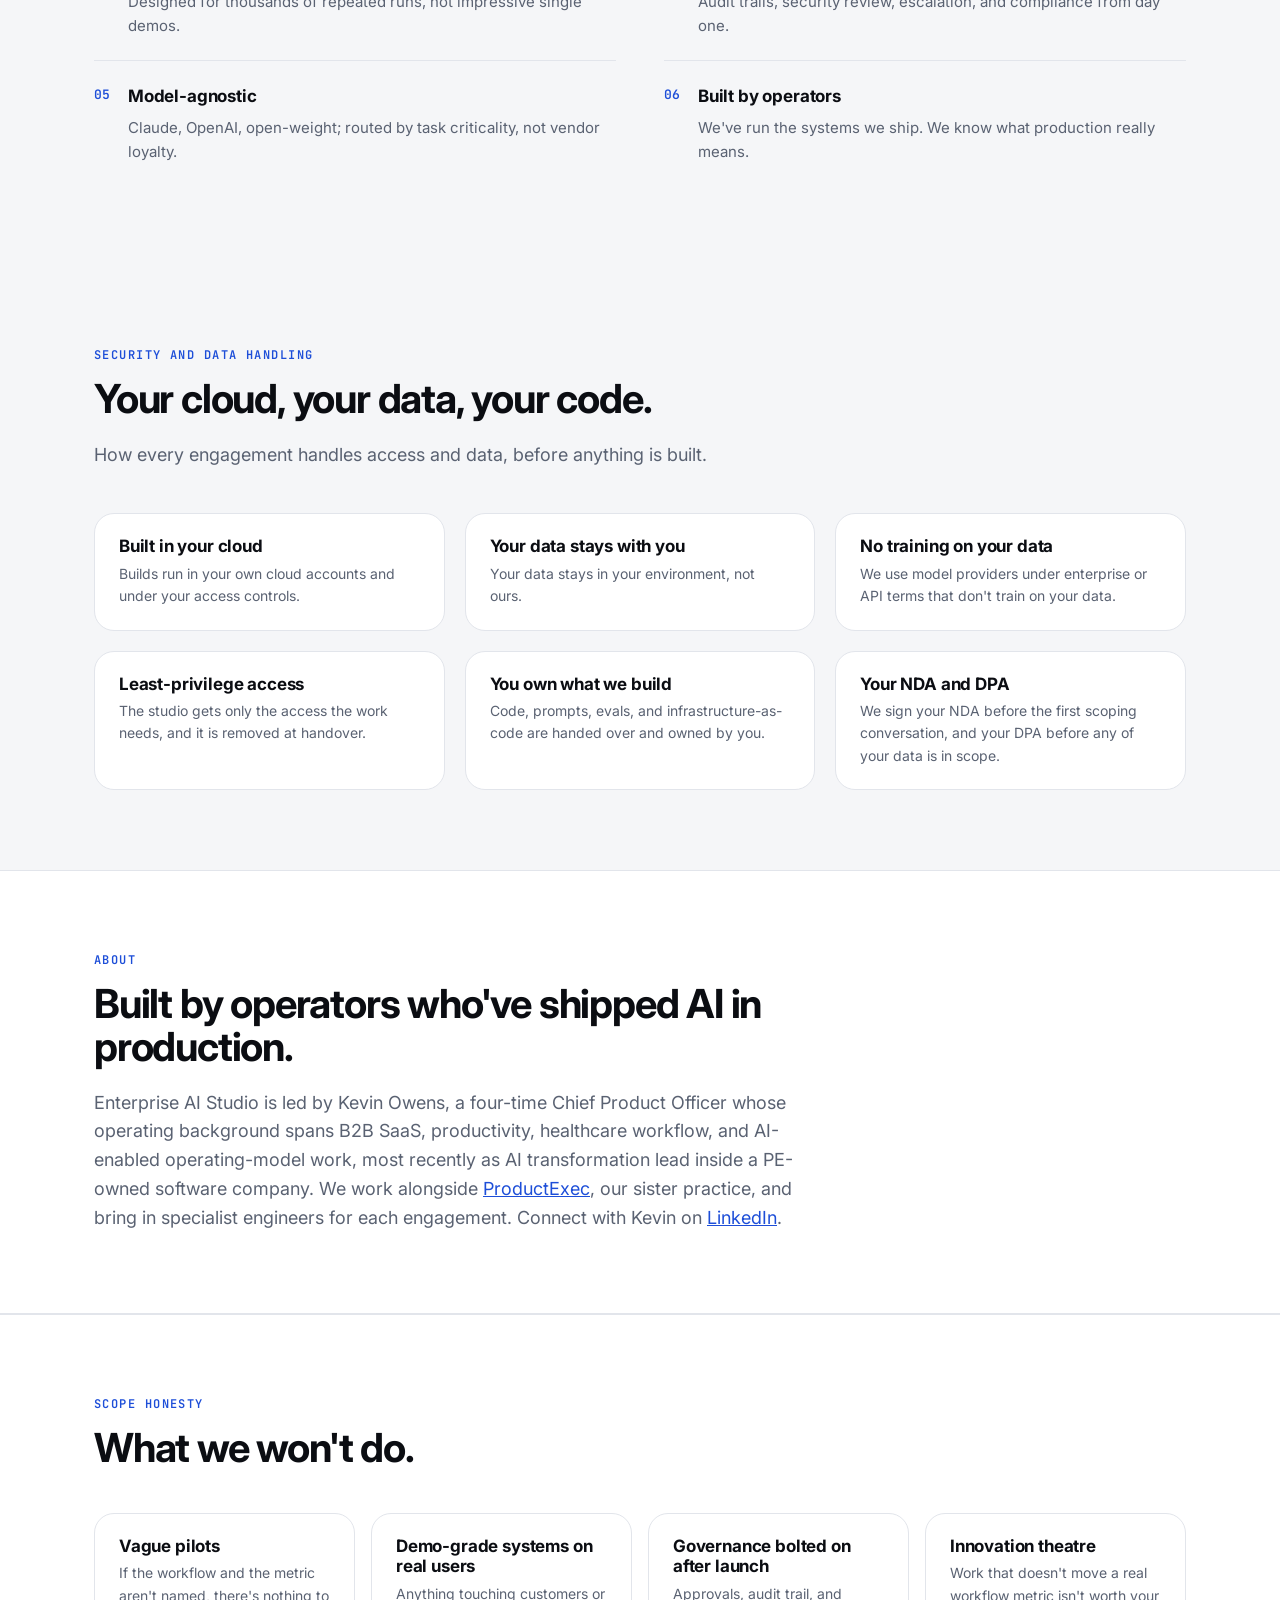
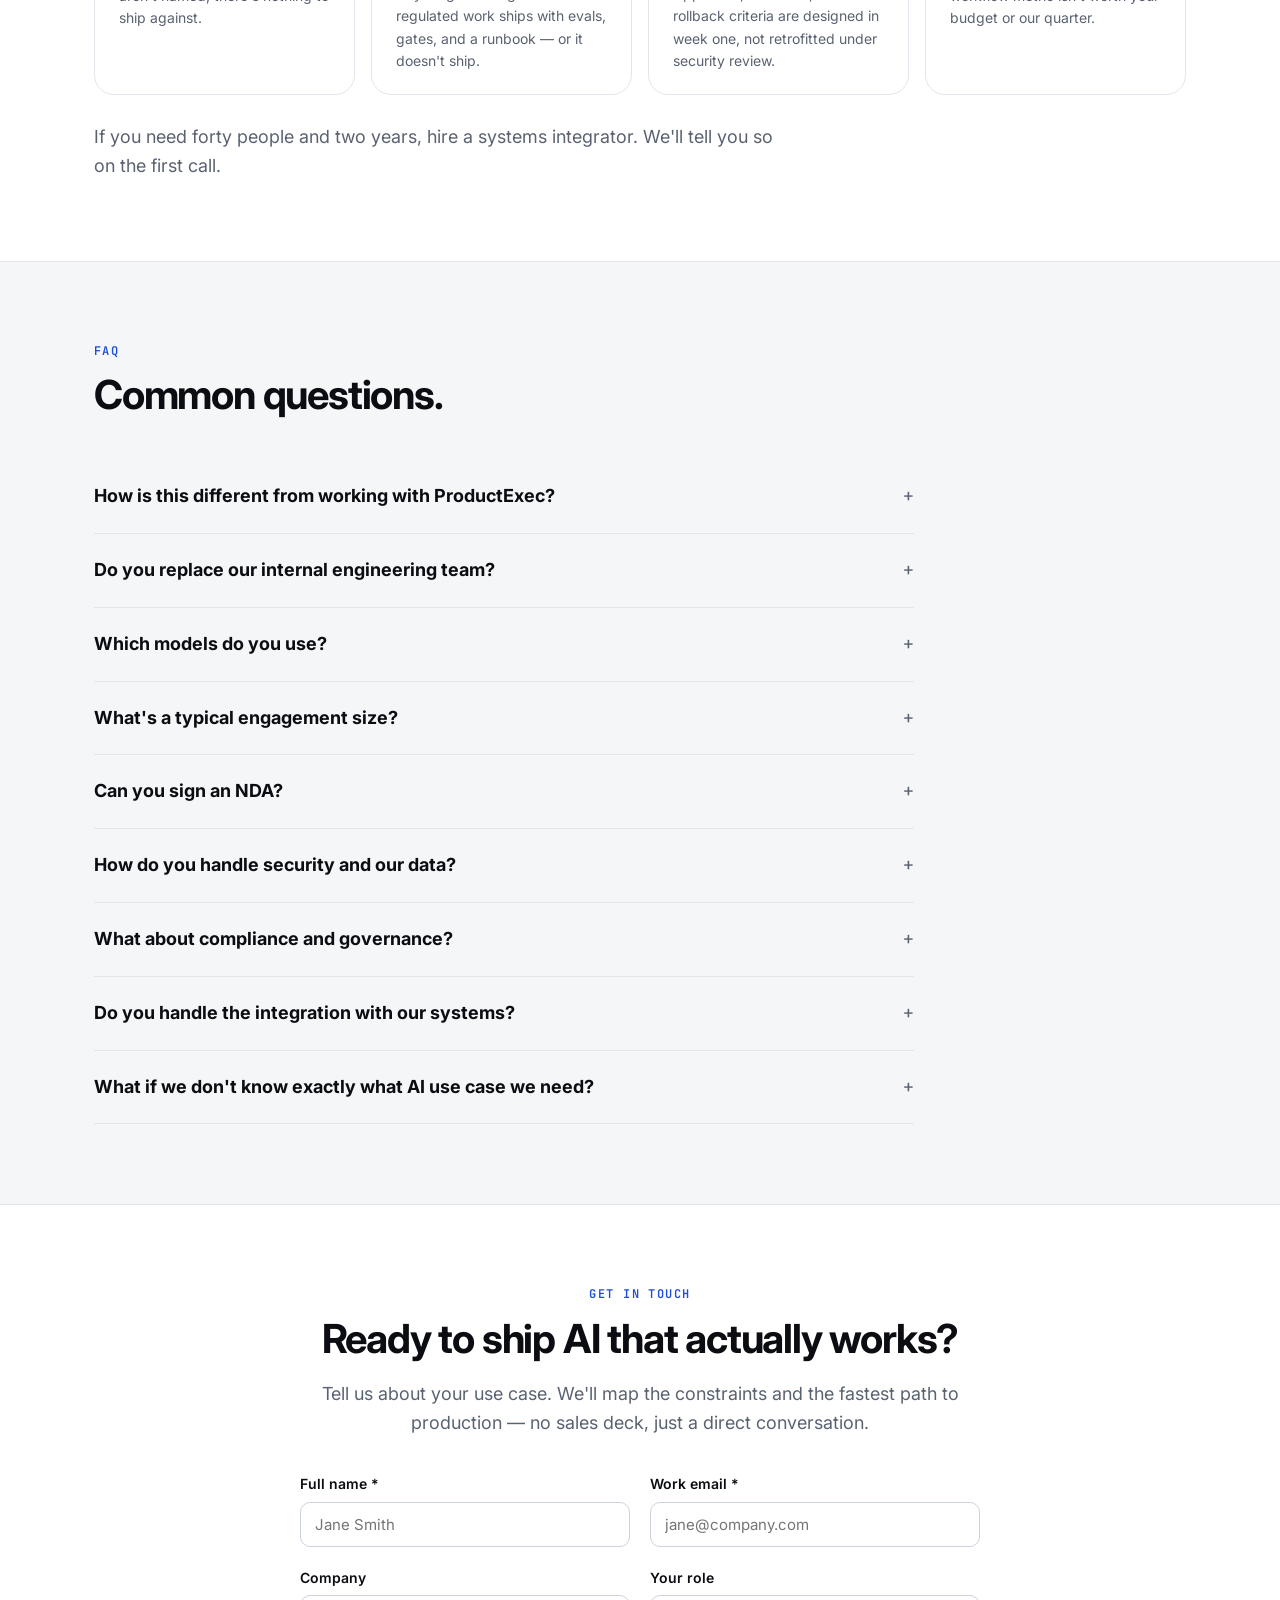
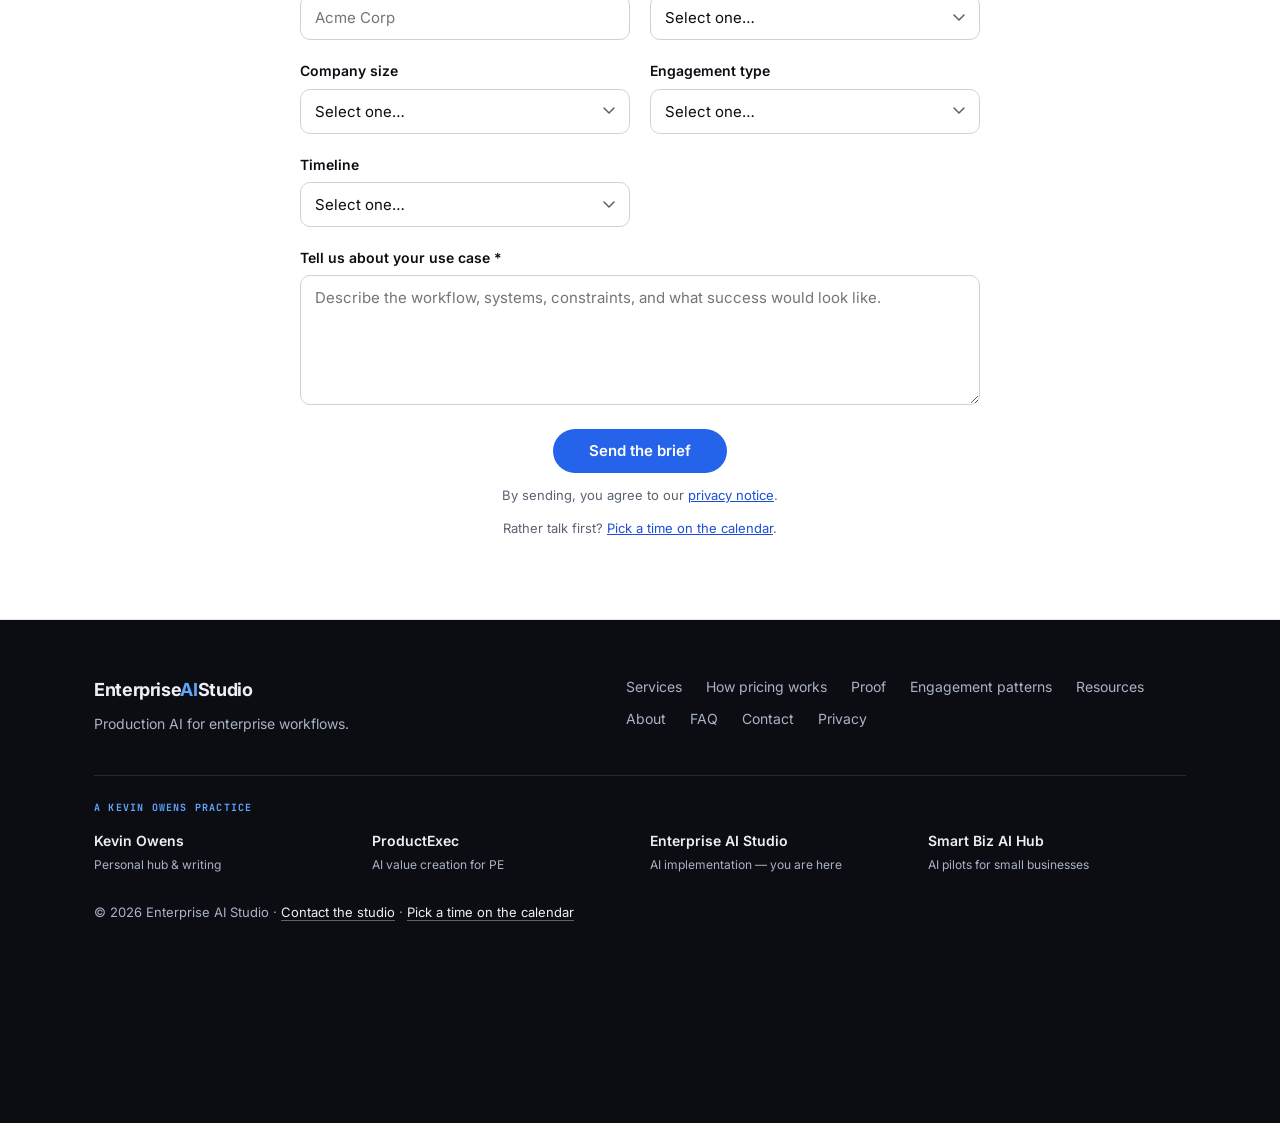
==== commit 3072148c: "Principles instead of self-quotes, instant read-out copy, phone header CTA - Home: the three Kevin q" ====
--- a/index.html
+++ b/index.html
@@ -3,9 +3,9 @@
 <head>
   <meta charset="UTF-8">
   <meta name="viewport" content="width=device-width, initial-scale=1.0">
-  <title>Enterprise AI Studio — Production AI implementation</title>
+  <title>Enterprise AI Development &amp; Implementation | Enterprise AI Studio</title>
   <meta name="description" content="We design, build, and operate production AI systems for enterprise teams. Implementation sprints, fractional AI engineering, and governance frameworks.">
-  <meta property="og:title" content="Enterprise AI Studio — Production AI implementation">
+  <meta property="og:title" content="Enterprise AI Development &amp; Implementation | Enterprise AI Studio">
   <meta property="og:description" content="We design, build, and operate production AI systems for enterprise teams. Implementation sprints, fractional AI engineering, and governance frameworks.">
   <meta property="og:site_name" content="Enterprise AI Studio">
   <meta property="og:type" content="website">
@@ -15,7 +15,7 @@
   <meta property="og:image:width" content="1200">
   <meta property="og:image:height" content="630">
   <meta name="twitter:card" content="summary_large_image">
-  <meta name="twitter:title" content="Enterprise AI Studio — Production AI implementation">
+  <meta name="twitter:title" content="Enterprise AI Development &amp; Implementation | Enterprise AI Studio">
   <meta name="twitter:description" content="We design, build, and operate production AI systems for enterprise teams.">
   <meta name="twitter:image" content="https://enterpriseaistudio.com/og-image.png">
   <link rel="canonical" href="https://enterpriseaistudio.com/">
@@ -187,6 +187,7 @@
 <header class="site-header">
   <nav class="nav container" aria-label="Main">
     <a class="logo" href="/">Enterprise<span>AI</span>Studio</a>
+    <a class="btn-nav-mobile" href="/contact">Contact</a>
     <button class="nav-toggle" type="button" aria-expanded="false" aria-controls="site-menu">
       <span class="visually-hidden">Menu</span>
       <span class="bar" aria-hidden="true"></span>
@@ -345,17 +346,17 @@
     </div>
 
     <div class="grid-3" style="margin-top: 24px;">
-      <div class="quote-card">
-        <p>"The useful proof is not a flashy demo. It is a working workflow with evals, escalation, and a runbook."</p>
-        <strong>Kevin Owens · Production launch principle</strong>
-      </div>
-      <div class="quote-card">
-        <p>"Governance belongs in the build, not in a cleanup meeting after the prototype already spread."</p>
-        <strong>Kevin Owens · Governance principle</strong>
-      </div>
-      <div class="quote-card">
-        <p>"The model is one component. The operating system around it decides whether the AI work holds up in production."</p>
-        <strong>Kevin Owens · Operating principle</strong>
+      <div class="quote-card principle-card">
+        <strong>Production launch principle</strong>
+        <p>The useful proof is not a flashy demo. It is a working workflow with evals, escalation, and a runbook.</p>
+      </div>
+      <div class="quote-card principle-card">
+        <strong>Governance principle</strong>
+        <p>Governance belongs in the build, not in a cleanup meeting after the prototype already spread.</p>
+      </div>
+      <div class="quote-card principle-card">
+        <strong>Operating principle</strong>
+        <p>The model is one component. The operating system around it decides whether the AI work holds up in production.</p>
       </div>
     </div>
 
--- a/assets/site.css
+++ b/assets/site.css
@@ -82,6 +82,7 @@
 .nav-links a.btn-nav:hover { background: var(--on-navy); color: var(--family-navy); }
 
 .nav-toggle { display: none; }
+.btn-nav-mobile { display: none; }
 
 @media (max-width: 1023px) {
   .nav { min-height: var(--nav-h); }
@@ -97,6 +98,11 @@
   .nav-toggle[aria-expanded="true"] .bar:nth-child(3) { opacity: 0; }
   .nav-toggle[aria-expanded="true"] .bar:nth-child(4) { transform: translateY(-7px) rotate(-45deg); }
 
+  .btn-nav-mobile {
+    display: inline-flex; align-items: center; margin-left: auto; min-height: 36px; padding: 6px 14px;
+    border-radius: 999px; background: #fff; color: var(--family-navy); font-size: 13px; font-weight: 600; text-decoration: none;
+  }
+  body.menu-open .btn-nav-mobile { visibility: hidden; }
   .nav-links { display: none; }
   body.menu-open { overflow: hidden; }
   .nav-links.open {
@@ -261,6 +267,8 @@
 .quote-card { padding: 24px; border-radius: 16px; background: var(--family-navy); color: var(--on-navy); }
 .quote-card p { color: var(--on-navy-muted); font-size: 15px; }
 .quote-card strong { display: block; margin-top: 18px; color: var(--accent-on-navy); font-family: var(--mono); font-weight: 600; font-size: 12px; text-transform: uppercase; letter-spacing: .08em; }
+.principle-card strong { margin: 0 0 12px; }
+.principle-card p { color: var(--on-navy); font-size: 16px; line-height: 1.6; }
 
 /* Process steps */
 .process-step { padding: 22px 24px; border-left: 3px solid var(--accent); background: var(--surface); border-radius: 0 12px 12px 0; }
@@ -514,7 +522,12 @@
 .consent-bar .btn { padding: 9px 18px; font-size: 14px; }
 .consent-bar .btn-ghost { border-color: rgba(237,239,244,.42); color: var(--on-navy); }
 .consent-bar .btn-ghost:hover { border-color: var(--on-navy); }
-@media (max-width: 640px) { .consent-bar { flex-direction: column; align-items: flex-start; } }
+@media (max-width: 640px) {
+  .consent-bar { flex-direction: column; align-items: stretch; gap: 10px; left: 12px; right: 12px; bottom: 12px; padding: 12px 14px; }
+  .consent-bar-text { font-size: 13px; }
+  .consent-bar-actions { flex-wrap: nowrap; }
+  .consent-bar .btn { flex: 1; padding: 8px 12px; font-size: 13px; }
+}
 
 /* ---------- Extended contact form (role / size / timeline / budget) ---------- */
 .form-consent { margin-top: 12px; font-size: 13px; color: var(--ink-muted); }
